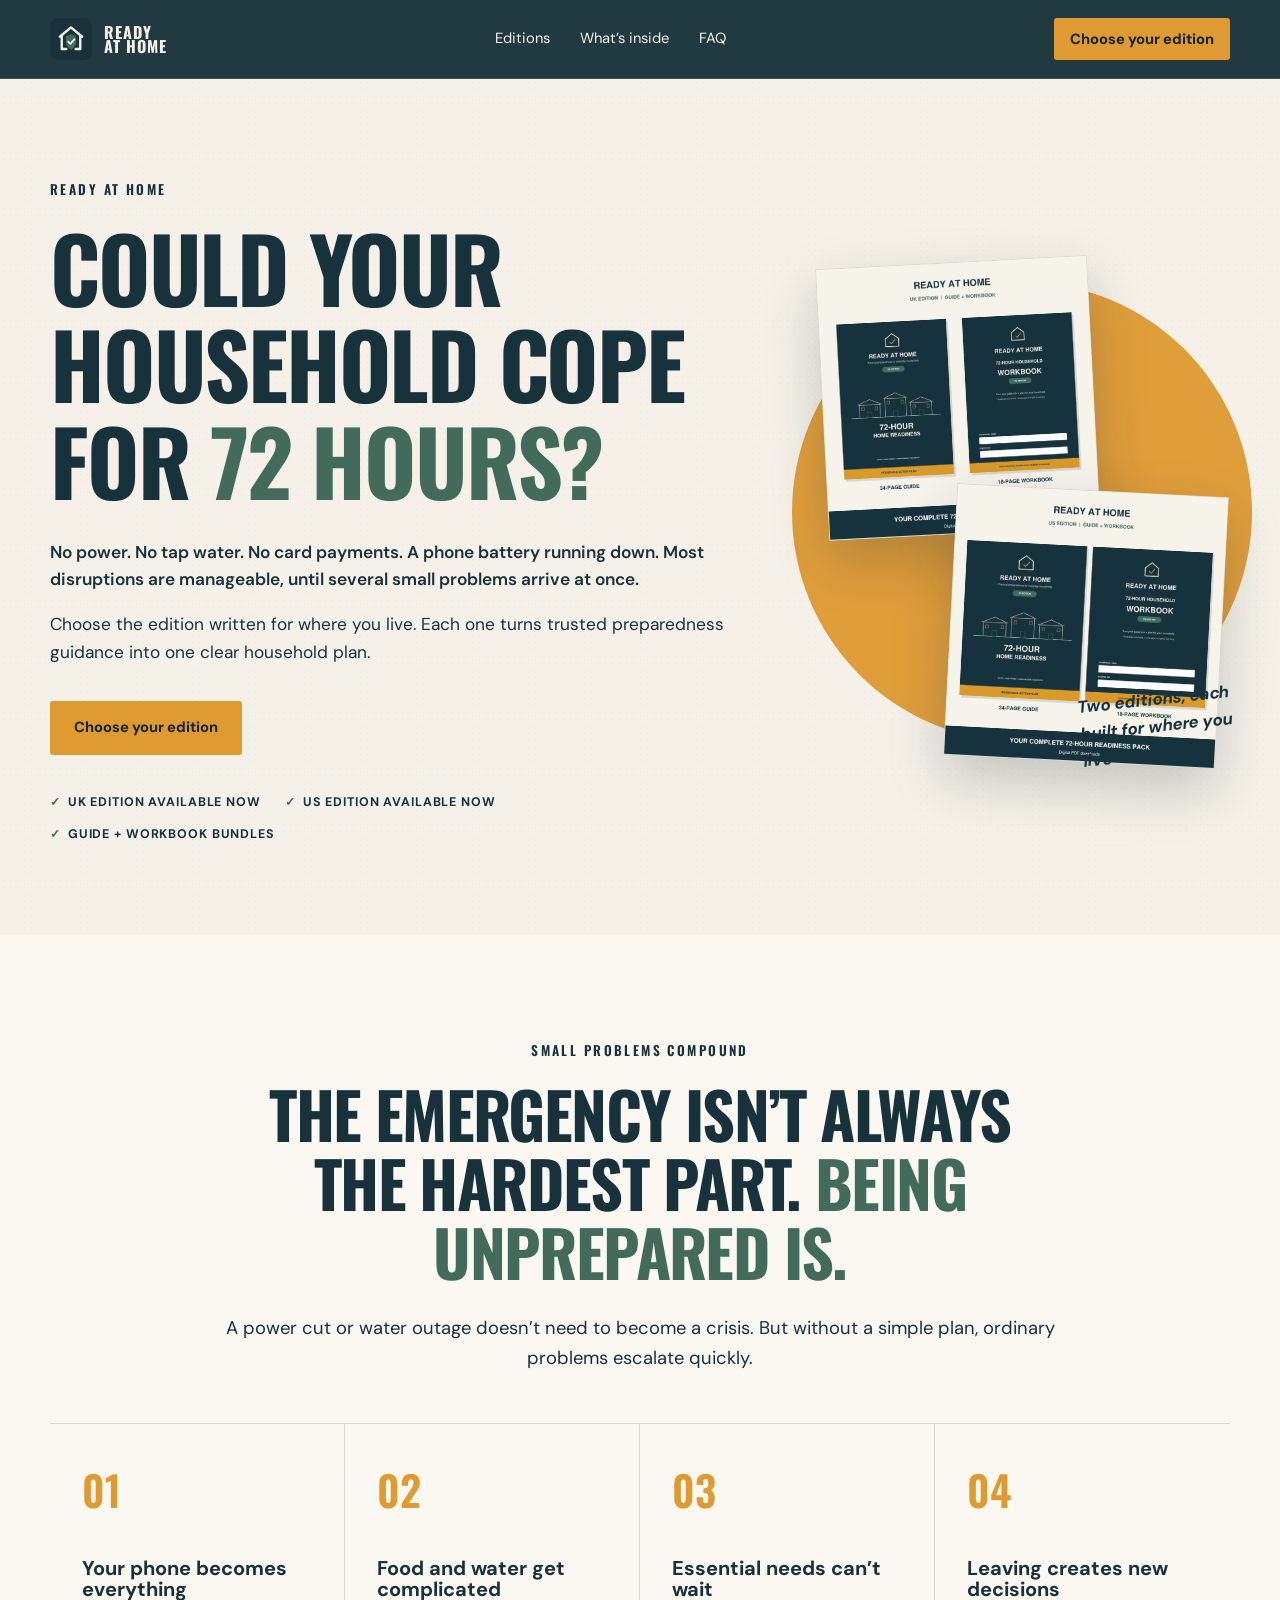
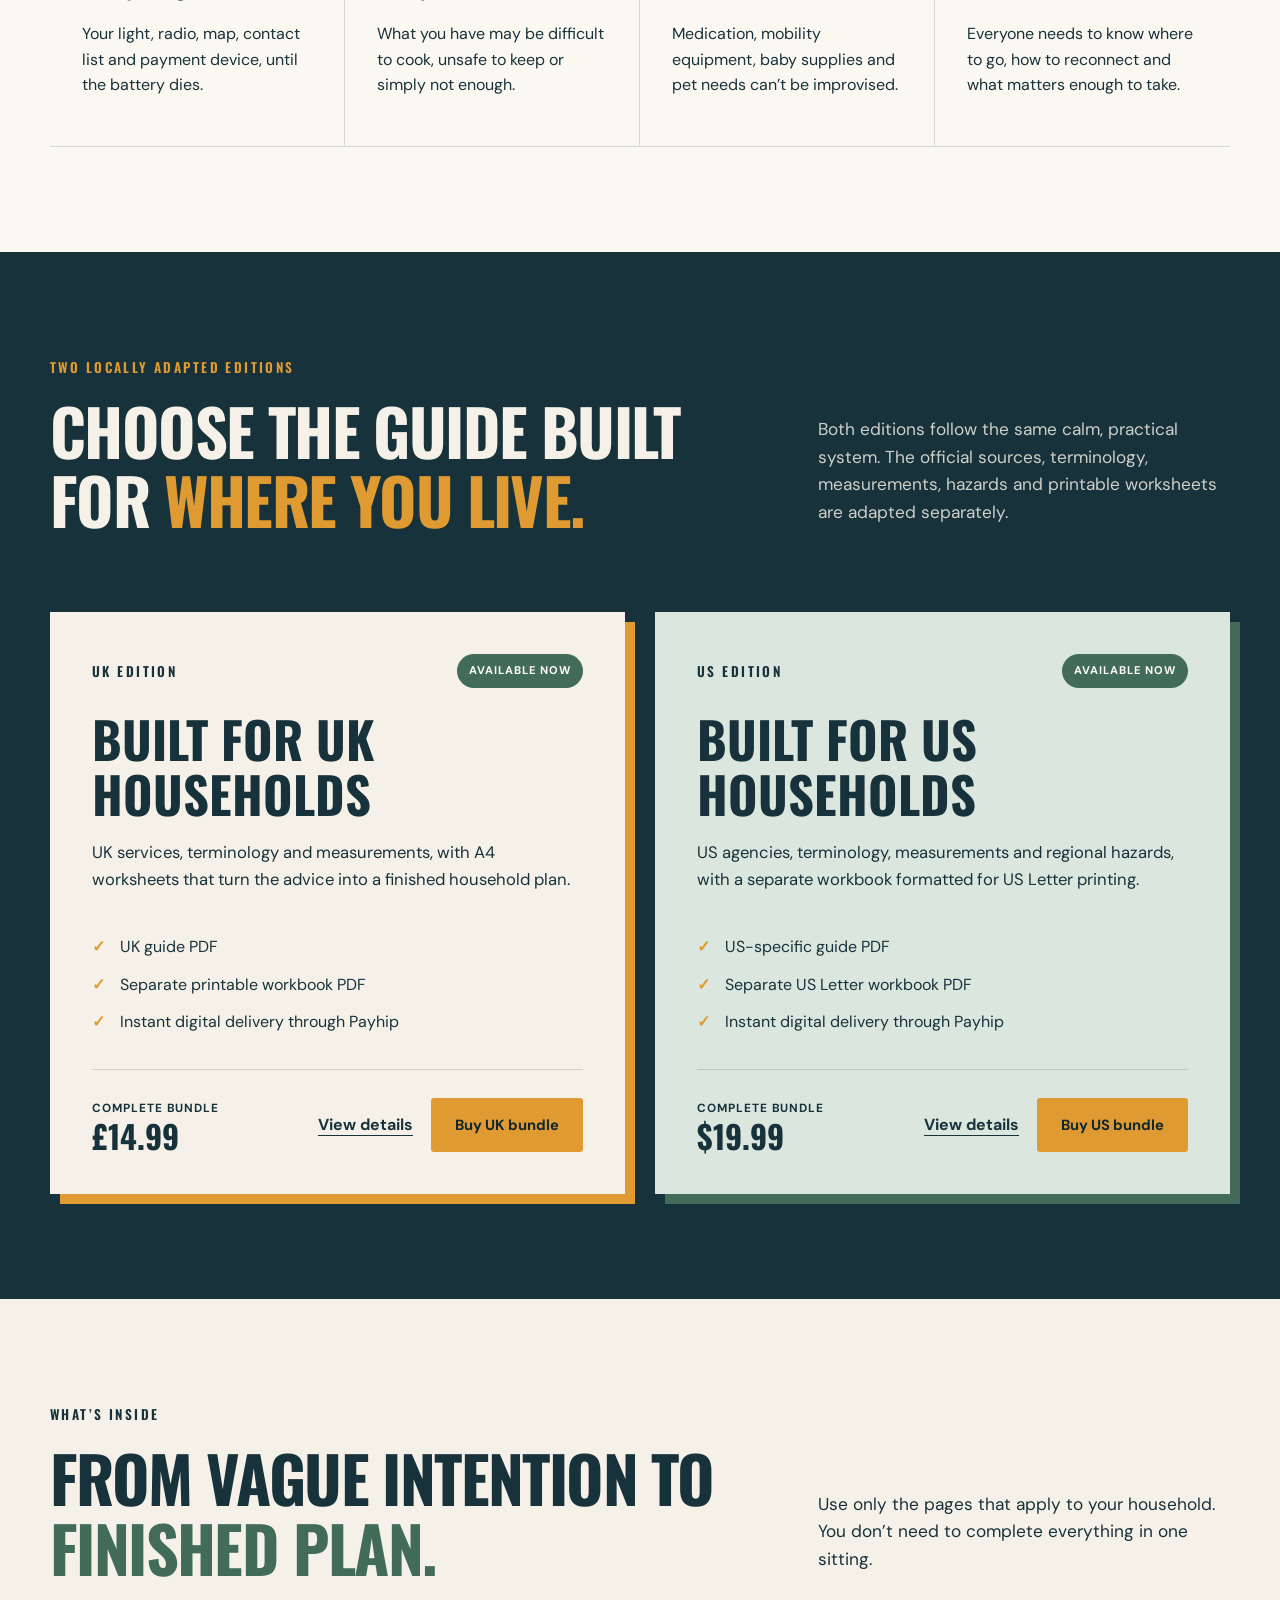
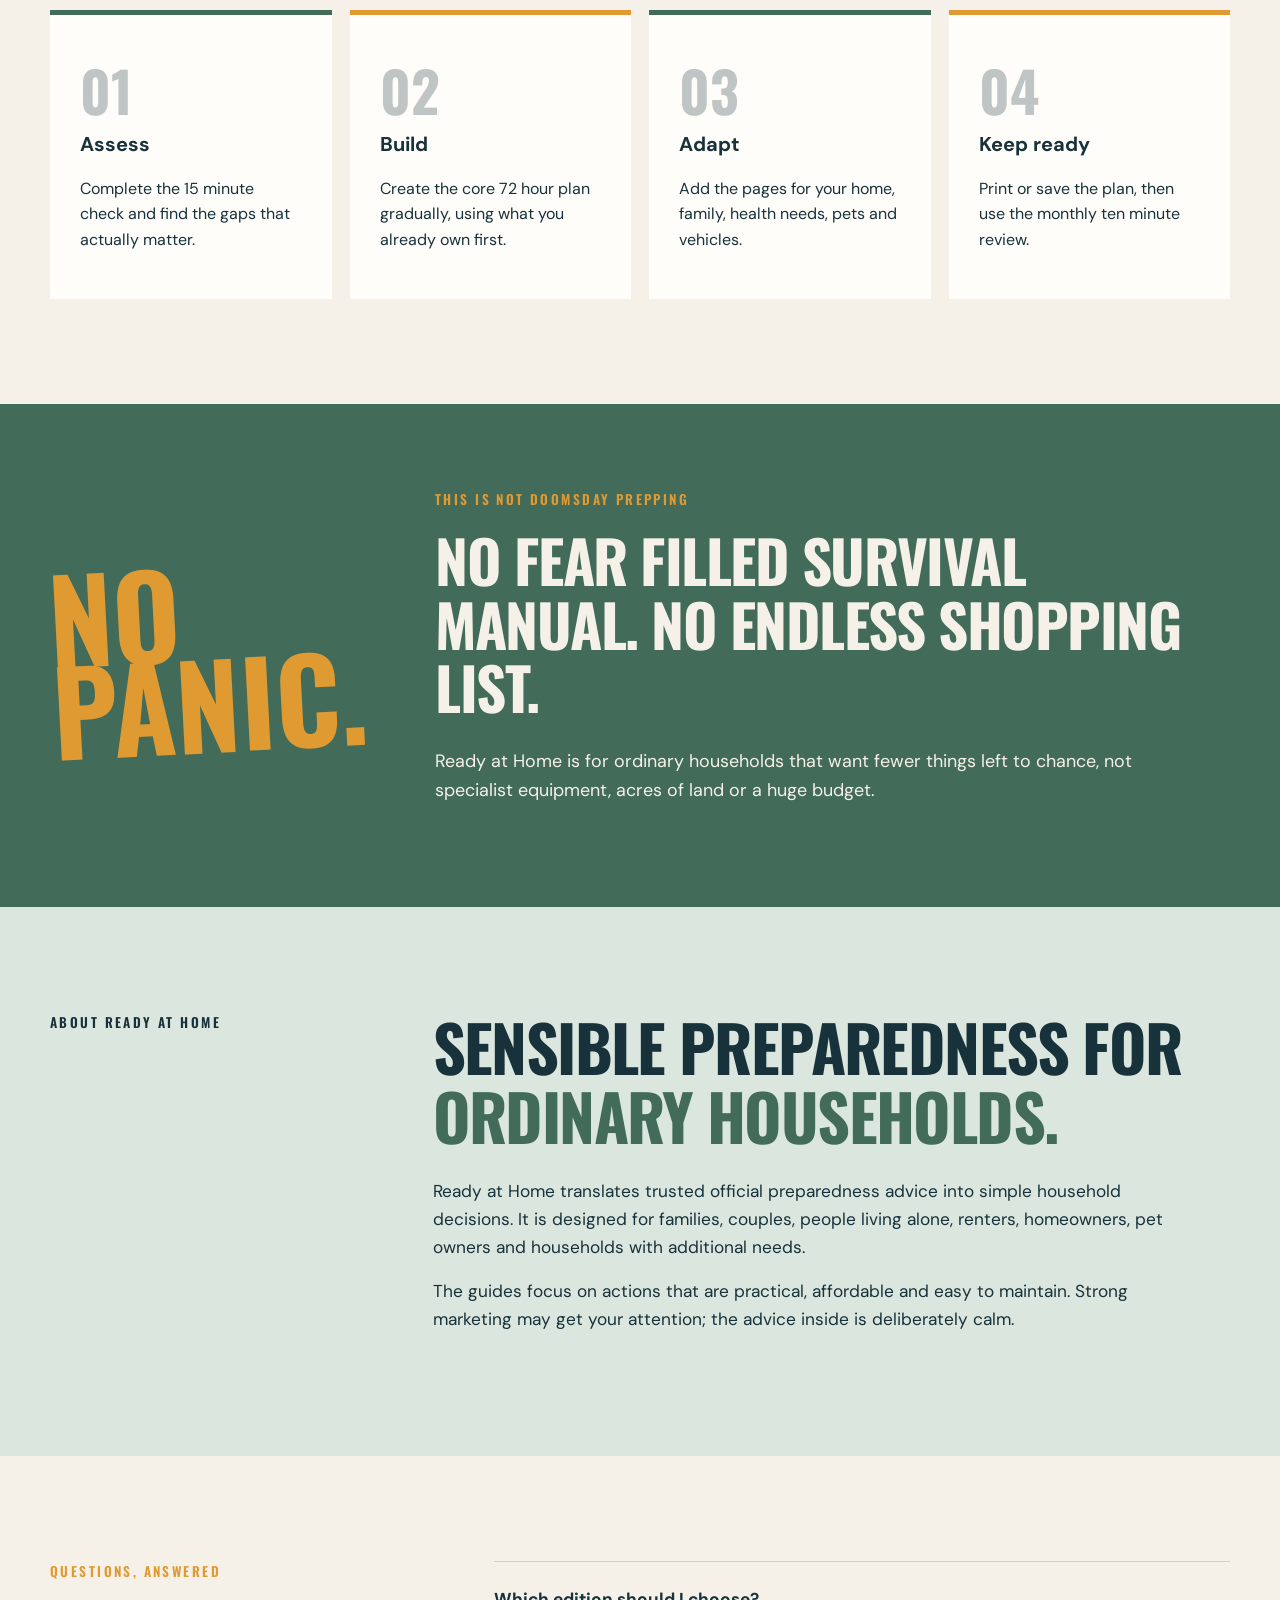
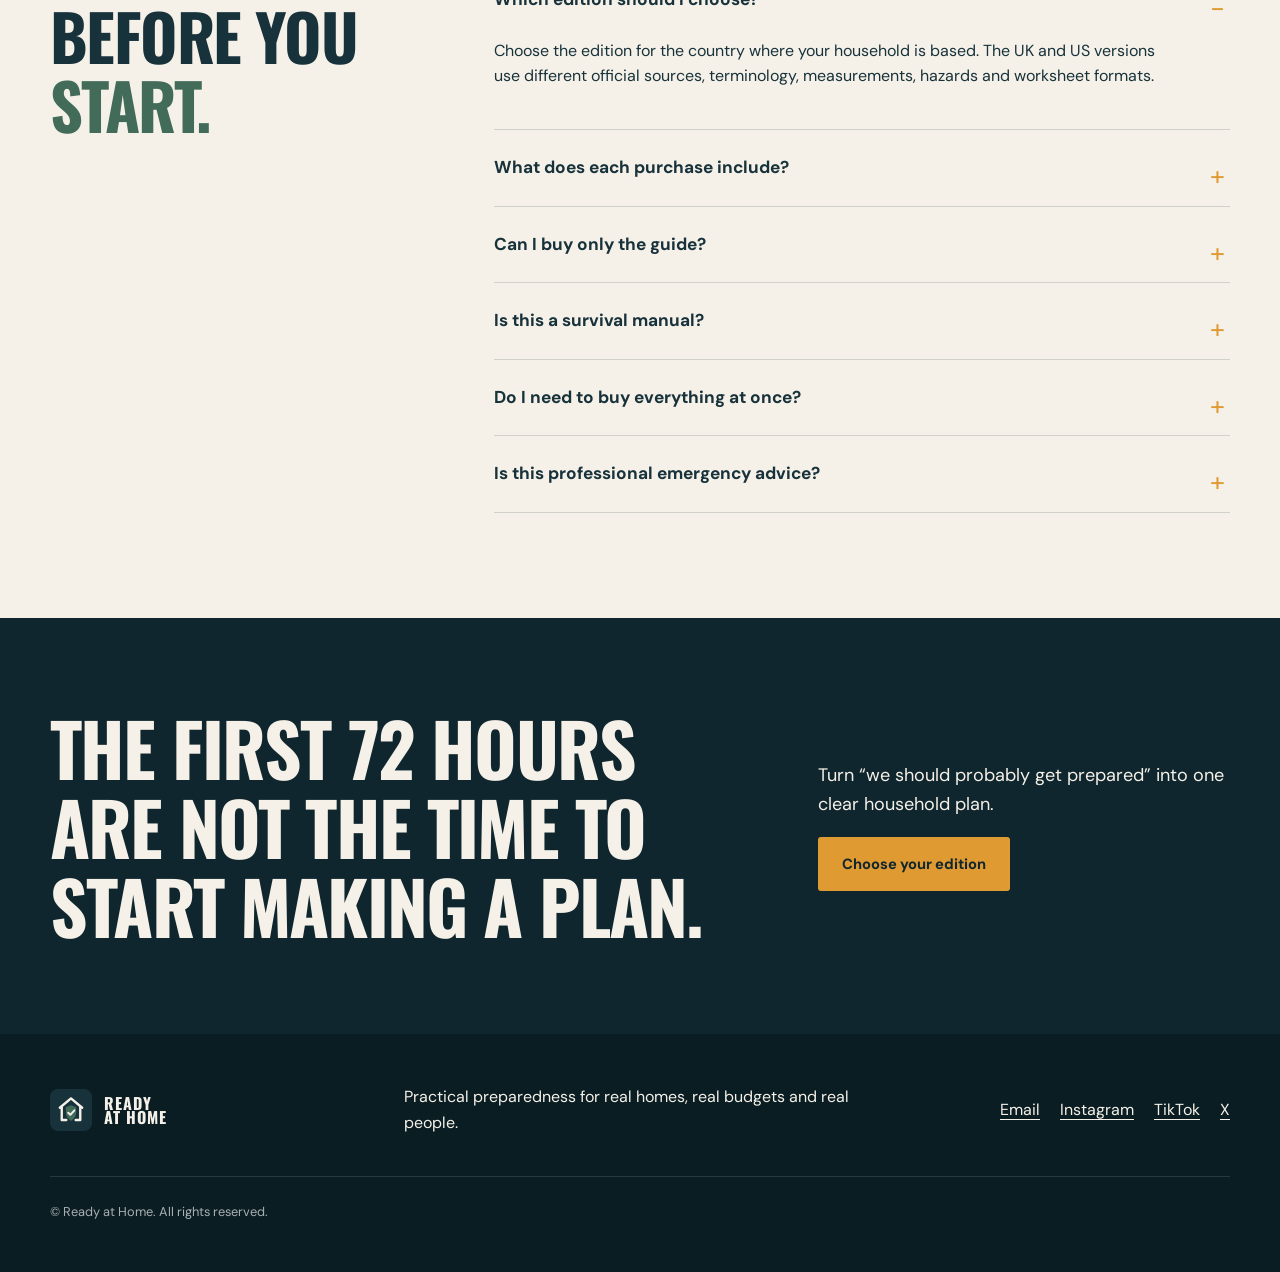
==== index.html @ 6838620c "Launch US bundle and refresh product artwork" ====
<!doctype html>
<html lang="en">
<head>
  <meta charset="utf-8">
  <meta name="viewport" content="width=device-width, initial-scale=1">
  <title>Ready at Home | UK &amp; US 72 Hour Preparedness Guides</title>
  <meta name="description" content="Practical 72 hour household preparedness guides and printable workbooks, separately adapted for UK and US homes.">
  <meta name="theme-color" content="#18323b">
  <meta property="og:title" content="Ready at Home | UK &amp; US Editions">
  <meta property="og:description" content="Choose a practical 72 hour preparedness guide built specifically for UK or US households.">
  <meta property="og:type" content="website">
  <meta property="og:url" content="https://getreadyathome.com/">
  <link rel="canonical" href="https://getreadyathome.com/">
  <link rel="alternate" hreflang="en-GB" href="https://getreadyathome.com/uk/">
  <link rel="alternate" hreflang="en-US" href="https://getreadyathome.com/us/">
  <link rel="alternate" hreflang="x-default" href="https://getreadyathome.com/">
  <link rel="icon" href="assets/logo.svg" type="image/svg+xml">
  <link rel="preconnect" href="https://fonts.googleapis.com">
  <link rel="preconnect" href="https://fonts.gstatic.com" crossorigin>
  <link href="https://fonts.googleapis.com/css2?family=DM+Sans:wght@400;500;600;700&amp;family=Oswald:wght@500;600;700&amp;display=swap" rel="stylesheet">
  <link rel="stylesheet" href="styles.css">
</head>
<body>
  <a class="skip-link" href="#main">Skip to content</a>

  <header class="site-header">
    <div class="shell nav-wrap">
      <a class="brand" href="#top" aria-label="Ready at Home, home">
        <img src="assets/logo.svg" alt="" width="42" height="42">
        <span>READY<br>AT HOME</span>
      </a>
      <nav aria-label="Primary navigation">
        <a href="#editions">Editions</a>
        <a href="#inside">What’s inside</a>
        <a href="#faq">FAQ</a>
      </nav>
      <a class="button button-small" href="#editions">Choose your edition</a>
    </div>
  </header>

  <main id="main">
    <section class="hero" id="top">
      <div class="hero-grid shell">
        <div class="hero-copy">
          <p class="eyebrow">READY AT HOME</p>
          <h1>Could your household cope for <em>72 hours?</em></h1>
          <p class="hero-lead">No power. No tap water. No card payments. A phone battery running down. Most disruptions are manageable, until several small problems arrive at once.</p>
          <p>Choose the edition written for where you live. Each one turns trusted preparedness guidance into one clear household plan.</p>
          <div class="hero-actions">
            <a class="button" href="#editions">Choose your edition</a>
          </div>
          <div class="trust-row" aria-label="Product highlights">
            <span>UK Edition available now</span>
            <span>US Edition available now</span>
            <span>Guide + workbook bundles</span>
          </div>
        </div>

        <div class="hero-visual hero-visual--dual" aria-label="Ready at Home UK and US guide and workbook bundles">
          <div class="sun-disc"></div>
          <div class="bundle-pair">
            <img class="bundle-image bundle-image--uk" src="assets/ready-at-home-uk-guide-workbook.png" width="1600" height="1600" alt="Ready at Home UK Edition 34-page guide and 18-page workbook" fetchpriority="high" decoding="async">
            <img class="bundle-image bundle-image--us" src="assets/ready-at-home-us-guide-workbook.png" width="1600" height="1600" alt="Ready at Home US Edition 34-page guide and 18-page workbook" decoding="async">
          </div>
          <p class="hand-note">Two editions, each built for where you live <span aria-hidden="true">↗</span></p>
        </div>
      </div>
    </section>

    <section class="problem section-pad">
      <div class="shell narrow">
        <p class="eyebrow">SMALL PROBLEMS COMPOUND</p>
        <h2>The emergency isn’t always the hardest part. <em>Being unprepared is.</em></h2>
        <p class="section-intro">A power cut or water outage doesn’t need to become a crisis. But without a simple plan, ordinary problems escalate quickly.</p>
      </div>
      <div class="shell problem-grid">
        <article><span class="number">01</span><h3>Your phone becomes everything</h3><p>Your light, radio, map, contact list and payment device, until the battery dies.</p></article>
        <article><span class="number">02</span><h3>Food and water get complicated</h3><p>What you have may be difficult to cook, unsafe to keep or simply not enough.</p></article>
        <article><span class="number">03</span><h3>Essential needs can’t wait</h3><p>Medication, mobility equipment, baby supplies and pet needs can’t be improvised.</p></article>
        <article><span class="number">04</span><h3>Leaving creates new decisions</h3><p>Everyone needs to know where to go, how to reconnect and what matters enough to take.</p></article>
      </div>
    </section>

    <section class="guide-section section-pad" id="editions">
      <div class="shell">
        <div class="section-heading-row editions-heading">
          <div>
            <p class="eyebrow amber">TWO LOCALLY ADAPTED EDITIONS</p>
            <h2>Choose the guide built for <em>where you live.</em></h2>
          </div>
          <p>Both editions follow the same calm, practical system. The official sources, terminology, measurements, hazards and printable worksheets are adapted separately.</p>
        </div>
        <div class="edition-cards">
          <article class="edition-card edition-card--uk">
            <div class="edition-card-top">
              <p class="eyebrow">UK EDITION</p>
              <span class="status-pill">Available now</span>
            </div>
            <h3>Built for UK households</h3>
            <p>UK services, terminology and measurements, with A4 worksheets that turn the advice into a finished household plan.</p>
            <ul class="tick-list edition-list">
              <li>UK guide PDF</li>
              <li>Separate printable workbook PDF</li>
              <li>Instant digital delivery through Payhip</li>
            </ul>
            <div class="edition-card-footer">
              <div class="edition-card-price"><span>Complete bundle</span><strong>£14.99</strong></div>
              <div class="edition-card-actions">
                <a class="text-link" href="uk/">View details</a>
                <a class="button checkout-link" href="https://payhip.com/buy?link=gGZ7k" data-checkout="uk">Buy UK bundle</a>
              </div>
            </div>
          </article>
          <article class="edition-card edition-card--us">
            <div class="edition-card-top">
              <p class="eyebrow">US EDITION</p>
              <span class="status-pill">Available now</span>
            </div>
            <h3>Built for US households</h3>
            <p>US agencies, terminology, measurements and regional hazards, with a separate workbook formatted for US Letter printing.</p>
            <ul class="tick-list edition-list">
              <li>US-specific guide PDF</li>
              <li>Separate US Letter workbook PDF</li>
              <li>Instant digital delivery through Payhip</li>
            </ul>
            <div class="edition-card-footer">
              <div class="edition-card-price"><span>Complete bundle</span><strong>$19.99</strong></div>
              <div class="edition-card-actions">
                <a class="text-link" href="us/">View details</a>
                <a class="button checkout-link" href="https://payhip.com/buy?link=0wjXV" data-checkout="us">Buy US bundle</a>
              </div>
            </div>
          </article>
        </div>
      </div>
    </section>

    <section class="inside section-pad" id="inside"><div class="shell"><div class="section-heading-row"><div><p class="eyebrow">WHAT’S INSIDE</p><h2>From vague intention to <em>finished plan.</em></h2></div><p>Use only the pages that apply to your household. You don’t need to complete everything in one sitting.</p></div><div class="inside-grid"><article><span>01</span><h3>Assess</h3><p>Complete the 15 minute check and find the gaps that actually matter.</p></article><article><span>02</span><h3>Build</h3><p>Create the core 72 hour plan gradually, using what you already own first.</p></article><article><span>03</span><h3>Adapt</h3><p>Add the pages for your home, family, health needs, pets and vehicles.</p></article><article><span>04</span><h3>Keep ready</h3><p>Print or save the plan, then use the monthly ten minute review.</p></article></div></div></section>

    <section class="not-doomsday"><div class="shell statement-grid"><div class="statement-mark" aria-hidden="true">NO<br>PANIC.</div><div><p class="eyebrow amber">THIS IS NOT DOOMSDAY PREPPING</p><h2>No fear filled survival manual. No endless shopping list.</h2><p>Ready at Home is for ordinary households that want fewer things left to chance, not specialist equipment, acres of land or a huge budget.</p></div></div></section>

    <section class="about section-pad"><div class="shell about-grid"><p class="eyebrow">ABOUT READY AT HOME</p><div><h2>Sensible preparedness for <em>ordinary households.</em></h2><p>Ready at Home translates trusted official preparedness advice into simple household decisions. It is designed for families, couples, people living alone, renters, homeowners, pet owners and households with additional needs.</p><p>The guides focus on actions that are practical, affordable and easy to maintain. Strong marketing may get your attention; the advice inside is deliberately calm.</p></div></div></section>

    <section class="faq section-pad" id="faq"><div class="shell faq-grid"><div><p class="eyebrow amber">QUESTIONS, ANSWERED</p><h2>Before you <em>start.</em></h2></div><div class="accordions"><details open><summary>Which edition should I choose?</summary><p>Choose the edition for the country where your household is based. The UK and US versions use different official sources, terminology, measurements, hazards and worksheet formats.</p></details><details><summary>What does each purchase include?</summary><p>Each regional edition is sold as one complete bundle containing two separate PDFs: the main guide and its printable household-planning workbook.</p></details><details><summary>Can I buy only the guide?</summary><p>Not at launch. The workbook is what turns the advice into a usable household plan, so the guide and workbook are supplied together.</p></details><details><summary>Is this a survival manual?</summary><p>No. It is a practical planning system for short household disruptions and emergencies, not a tactical, wilderness or weapons-based manual.</p></details><details><summary>Do I need to buy everything at once?</summary><p>No. The system begins with what you already own and shows how to fill the most important gaps gradually.</p></details><details><summary>Is this professional emergency advice?</summary><p>No. Always follow emergency services, local authorities, healthcare professionals and current official alerts. The guides help you prepare; they do not replace professional advice.</p></details></div></div></section>

    <section class="final-cta"><div class="shell final-grid"><h2>The first 72 hours are not the time to start making a plan.</h2><div><p>Turn “we should probably get prepared” into one clear household plan.</p><a class="button" href="#editions">Choose your edition</a></div></div></section>
  </main>

  <footer><div class="shell footer-grid"><div class="brand footer-brand"><img src="assets/logo.svg" alt="" width="42" height="42"><span>READY<br>AT HOME</span></div><p>Practical preparedness for real homes, real budgets and real people.</p><div class="social-links"><a href="mailto:hello@getreadyathome.com">Email</a><a href="https://www.instagram.com/readyathomeprep/">Instagram</a><a href="https://www.tiktok.com/@readyathomeprep">TikTok</a><a href="https://x.com/readyathomeprep">X</a></div><p class="copyright">© <span id="year"></span> Ready at Home. All rights reserved.</p></div></footer>
  <script src="script.js"></script>
</body>
</html>
---- styles.css ----
:root {
  --navy: #18323b;
  --navy-deep: #10262e;
  --green: #426b5a;
  --green-light: #dbe6de;
  --amber: #e09a32;
  --cream: #f5f1e8;
  --paper: #fbf8f1;
  --charcoal: #252b2d;
  --coral: #c85c4a;
  --white: #fffdfa;
  --line: rgba(24, 50, 59, .16);
  --shadow: 0 22px 55px rgba(16, 38, 46, .22);
}

* { box-sizing: border-box; }
html { scroll-behavior: smooth; }
body {
  margin: 0;
  color: var(--navy);
  background: var(--paper);
  font-family: "DM Sans", Arial, sans-serif;
  line-height: 1.6;
  -webkit-font-smoothing: antialiased;
}
img { display: block; max-width: 100%; }
a { color: inherit; }
.shell { width: min(1180px, calc(100% - 40px)); margin: 0 auto; }
.narrow { max-width: 830px; margin: 0 auto 50px; text-align: center; }
.section-pad { padding: 105px 0; }
.skip-link { position: fixed; left: 12px; top: -60px; padding: 10px 16px; background: var(--amber); z-index: 100; }
.skip-link:focus { top: 12px; }

h1, h2, h3, p { margin-top: 0; }
h1, h2, h3 { line-height: 1.08; }
h1, h2 {
  font-family: "Oswald", Impact, sans-serif;
  text-transform: uppercase;
  letter-spacing: -.025em;
}
h1 { font-size: clamp(3.4rem, 7vw, 6.9rem); max-width: 780px; margin-bottom: 30px; }
h2 { font-size: clamp(2.5rem, 5vw, 4.6rem); margin-bottom: 28px; }
h3 { font-size: 1.25rem; }
h1 em, h2 em { color: var(--green); font-style: normal; }
.eyebrow { margin-bottom: 18px; font-family: "Oswald", sans-serif; font-size: .84rem; font-weight: 600; letter-spacing: .18em; }
.eyebrow.amber { color: var(--amber); }
.section-intro { font-size: 1.15rem; }

.site-header { position: sticky; top: 0; z-index: 50; border-bottom: 1px solid rgba(255,255,255,.1); background: rgba(24,50,59,.96); backdrop-filter: blur(12px); color: var(--cream); }
.nav-wrap { min-height: 78px; display: flex; align-items: center; justify-content: space-between; gap: 30px; }
.brand { display: inline-flex; align-items: center; gap: 12px; font-family: "Oswald", sans-serif; font-weight: 700; line-height: .9; letter-spacing: .06em; text-decoration: none; }
.brand img { border-radius: 8px; }
nav { display: flex; gap: 30px; }
nav a { font-size: .92rem; text-decoration: none; }
nav a:hover { color: var(--amber); }

.button { display: inline-flex; min-height: 54px; align-items: center; justify-content: center; padding: 14px 24px; border: 0; border-radius: 3px; background: var(--amber); color: var(--navy-deep); font: 700 .92rem/1 "DM Sans", sans-serif; text-decoration: none; cursor: pointer; transition: transform .2s, background .2s; }
.button:hover { background: #efaa43; transform: translateY(-2px); }
.button-small { min-height: 42px; padding: 10px 16px; }
.button-full { width: 100%; }
.text-link { display: inline-block; font-weight: 700; text-underline-offset: 5px; }
.text-link.light { color: var(--cream); }

.hero { min-height: 790px; overflow: hidden; background: var(--cream); position: relative; }
.hero::before { content: ""; position: absolute; inset: 0; opacity: .28; background-image: radial-gradient(rgba(24,50,59,.16) .7px, transparent .7px); background-size: 7px 7px; pointer-events: none; }
.hero-grid { position: relative; display: grid; grid-template-columns: 1.25fr .75fr; gap: 70px; align-items: center; padding-top: 100px; padding-bottom: 90px; }
.hero-copy > p:not(.eyebrow) { max-width: 700px; font-size: 1.08rem; }
.hero-copy .hero-lead { font-size: 1.25rem; font-weight: 600; }
.hero-actions { display: flex; gap: 24px; align-items: center; margin: 34px 0 38px; }
.trust-row { display: flex; flex-wrap: wrap; gap: 12px 24px; font-size: .78rem; font-weight: 700; text-transform: uppercase; letter-spacing: .07em; }
.trust-row span::before { content: "✓"; margin-right: 7px; color: var(--green); }
.hero-visual { min-height: 610px; display: flex; align-items: center; justify-content: center; position: relative; }
.sun-disc { position: absolute; width: 430px; height: 430px; border-radius: 50%; background: var(--amber); opacity: .95; }
.product-stack { position: relative; z-index: 2; width: min(355px, 80%); transform: rotate(2deg); }
.guide-cover { box-shadow: var(--shadow); }
.workbook-card { position: absolute; width: 48%; left: -31%; bottom: 5%; padding: 10px; background: var(--white); box-shadow: 0 16px 34px rgba(16,38,46,.24); transform: rotate(-7deg); }
.workbook-card span { display: block; padding: 8px 4px 2px; font-size: .68rem; font-weight: 700; text-align: center; text-transform: uppercase; }
.hand-note { position: absolute; z-index: 3; right: -20px; bottom: 34px; width: 170px; color: var(--navy); font-size: 1.05rem; font-style: italic; font-weight: 700; transform: rotate(-6deg); }

/* Current guide + workbook product artwork */
.bundle-image {
  display: block;
  width: 100%;
  height: auto;
  border: 1px solid rgba(24, 50, 59, .12);
  background: var(--cream);
  box-shadow: var(--shadow);
}
.bundle-pair {
  position: relative;
  z-index: 2;
  width: min(520px, 96%);
  height: 500px;
}
.bundle-pair .bundle-image {
  position: absolute;
  width: 68%;
  max-width: 360px;
}
.bundle-image--uk {
  top: 0;
  left: 0;
  transform: rotate(-3deg);
}
.bundle-image--us {
  right: 0;
  bottom: 0;
  transform: rotate(3deg);
}
.single-bundle-art {
  position: relative;
  z-index: 2;
  width: min(490px, 92%);
  transform: rotate(1.5deg);
}
.hero-visual--dual .sun-disc,
.hero-visual--single .sun-disc {
  width: 460px;
  height: 460px;
}

.problem { background: var(--paper); }
.problem-grid { display: grid; grid-template-columns: repeat(4, 1fr); border-top: 1px solid var(--line); border-bottom: 1px solid var(--line); }
.problem-grid article { padding: 32px; border-right: 1px solid var(--line); }
.problem-grid article:last-child { border-right: 0; }
.number { display: block; margin-bottom: 35px; color: var(--amber); font-family: "Oswald", sans-serif; font-size: 2.6rem; font-weight: 600; }

.guide-section { color: var(--cream); background: var(--navy); }
.guide-section h2 em { color: var(--amber); }
.edition-grid { display: grid; grid-template-columns: 1.2fr .8fr; gap: 90px; align-items: start; }
.edition-copy > p:not(.eyebrow) { max-width: 690px; font-size: 1.12rem; }
.tick-list { list-style: none; margin: 35px 0 0; padding: 0; display: grid; grid-template-columns: 1fr 1fr; gap: 17px 28px; }
.tick-list li { position: relative; padding-left: 28px; }
.tick-list li::before { content: "✓"; position: absolute; left: 0; color: var(--amber); font-weight: 700; }
.price-card { padding: 42px; color: var(--navy); background: var(--cream); box-shadow: 12px 12px 0 var(--green); }
.card-label { font-family: "Oswald", sans-serif; letter-spacing: .12em; }
.price { margin: 12px 0 18px; font-family: "Oswald", sans-serif; font-size: 4.7rem; font-weight: 700; line-height: 1; }
.price-card small { display: block; margin-top: 12px; color: #5d6669; }
.card-rule { height: 1px; margin: 28px 0 20px; background: var(--line); }
.licence { margin: 0; font-size: .85rem; }
.us-strip { display: flex; align-items: center; justify-content: space-between; gap: 30px; margin-top: 90px; padding-top: 35px; border-top: 1px solid rgba(245,241,232,.25); }
.us-strip h3 { font-size: 1.7rem; }
.us-strip p:last-child { margin-bottom: 0; }
.coming-soon { flex: none; padding: 12px 18px; border: 1px solid var(--amber); color: var(--amber); font-family: "Oswald", sans-serif; letter-spacing: .12em; }

.inside { background: var(--cream); }
.section-heading-row { display: grid; grid-template-columns: 1.25fr .75fr; gap: 80px; align-items: end; }
.section-heading-row > p { max-width: 470px; margin-bottom: 36px; font-size: 1.08rem; }
.inside-grid { display: grid; grid-template-columns: repeat(4, 1fr); gap: 18px; }
.inside-grid article { min-height: 280px; padding: 30px; background: var(--white); border-top: 5px solid var(--green); }
.inside-grid article:nth-child(2), .inside-grid article:nth-child(4) { border-color: var(--amber); }
.inside-grid span { color: rgba(24,50,59,.28); font-family: "Oswald", sans-serif; font-size: 3.5rem; font-weight: 700; }

.not-doomsday { padding: 85px 0; color: var(--cream); background: var(--green); }
.statement-grid { display: grid; grid-template-columns: .5fr 1.5fr; gap: 70px; align-items: center; }
.statement-mark { font-family: "Oswald", sans-serif; font-size: clamp(4rem, 9vw, 7.5rem); font-weight: 700; line-height: .8; color: var(--amber); transform: rotate(-3deg); }
.statement-grid h2 { font-size: clamp(2.4rem, 4.6vw, 4.3rem); }
.statement-grid p:last-child { max-width: 760px; font-size: 1.12rem; }

.free-check { background: var(--paper); }
.lead-grid { display: grid; grid-template-columns: .75fr 1.25fr; gap: 90px; align-items: center; }
.lead-preview { position: relative; width: min(410px, 100%); margin-left: auto; padding: 18px; background: var(--white); box-shadow: var(--shadow); transform: rotate(-2deg); }
.free-badge { position: absolute; top: -24px; right: -24px; width: 90px; height: 90px; display: grid; place-items: center; border-radius: 50%; background: var(--coral); color: white; font-family: "Oswald", sans-serif; font-size: 1.35rem; font-weight: 700; transform: rotate(8deg); }
.lead-copy > p:not(.eyebrow) { font-size: 1.1rem; max-width: 690px; }
.signup-form { margin-top: 32px; }
.signup-form label { display: block; margin-bottom: 10px; font-weight: 700; }
.form-row { display: flex; gap: 10px; }
.form-row input { min-width: 0; flex: 1; min-height: 54px; padding: 0 16px; border: 1px solid rgba(24,50,59,.35); border-radius: 3px; background: var(--white); font: inherit; }
.form-row input:focus { outline: 3px solid rgba(224,154,50,.35); border-color: var(--amber); }
.form-message { min-height: 1.5em; margin: 10px 0 0; color: var(--coral); font-weight: 700; }

.about { background: var(--green-light); }
.about-grid { display: grid; grid-template-columns: .55fr 1.45fr; gap: 80px; }
.about-grid div { max-width: 770px; }
.about-grid div p { font-size: 1.08rem; }

.faq { background: var(--cream); }
.faq-grid { display: grid; grid-template-columns: .65fr 1.35fr; gap: 90px; align-items: start; }
.accordions { border-top: 1px solid var(--line); }
details { border-bottom: 1px solid var(--line); }
summary { list-style: none; padding: 24px 42px 24px 0; position: relative; font-size: 1.08rem; font-weight: 700; cursor: pointer; }
summary::-webkit-details-marker { display: none; }
summary::after { content: "+"; position: absolute; right: 5px; color: var(--amber); font-size: 1.7rem; font-weight: 400; }
details[open] summary::after { content: "−"; }
details p { max-width: 760px; padding: 0 45px 24px 0; }

.final-cta { padding: 90px 0; color: var(--cream); background: var(--navy-deep); }
.final-grid { display: grid; grid-template-columns: 1.25fr .75fr; gap: 80px; align-items: center; }
.final-grid h2 { margin: 0; font-size: clamp(2.7rem, 5.7vw, 5.4rem); }
.final-grid p { font-size: 1.13rem; }
.final-grid .text-link { margin-left: 18px; }

footer { padding: 50px 0; color: var(--cream); background: #0a1d23; }
.footer-grid { display: grid; grid-template-columns: 1fr 1.5fr 1fr; gap: 40px; align-items: center; }
.footer-grid p { margin: 0; }
.social-links { display: flex; gap: 20px; justify-content: flex-end; }
.social-links a { text-underline-offset: 4px; }
.copyright { grid-column: 1 / -1; padding-top: 25px; border-top: 1px solid rgba(255,255,255,.12); color: rgba(255,255,255,.65); font-size: .8rem; }

@media (max-width: 920px) {
  nav { display: none; }
  .hero-grid, .edition-grid, .lead-grid, .faq-grid, .about-grid, .final-grid { grid-template-columns: 1fr; }
  .hero-grid { padding-top: 75px; gap: 20px; }
  .hero-visual { min-height: 600px; }
  .problem-grid, .inside-grid { grid-template-columns: 1fr 1fr; }
  .problem-grid article:nth-child(2) { border-right: 0; }
  .problem-grid article:nth-child(-n+2) { border-bottom: 1px solid var(--line); }
  .section-heading-row, .statement-grid { grid-template-columns: 1fr; gap: 35px; }
  .statement-mark { font-size: 5rem; }
  .lead-preview { margin: 0 auto; }
  .footer-grid { grid-template-columns: 1fr 1fr; }
  .social-links { justify-content: flex-start; }
}

@media (max-width: 620px) {
  .shell { width: min(100% - 28px, 1180px); }
  .section-pad { padding: 72px 0; }
  .site-header .button-small { display: none; }
  .nav-wrap { justify-content: center; }
  h1 { font-size: clamp(3.15rem, 17vw, 5rem); }
  .hero { min-height: 0; }
  .hero-grid { padding-bottom: 55px; }
  .hero-actions, .form-row, .us-strip { align-items: stretch; flex-direction: column; }
  .hero-actions .text-link { padding: 12px 0; }
  .hero-visual { min-height: 490px; }
  .sun-disc { width: 320px; height: 320px; }
  .product-stack { width: 265px; }
  .workbook-card { left: -15%; }
  .bundle-pair { width: min(340px, 96%); height: 385px; }
  .bundle-pair .bundle-image { width: 72%; }
  .single-bundle-art { width: min(330px, 92%); }
  .hero-visual--dual .sun-disc,
  .hero-visual--single .sun-disc { width: 320px; height: 320px; }
  .hand-note { right: 4px; bottom: 8px; }
  .problem-grid, .inside-grid, .tick-list { grid-template-columns: 1fr; }
  .problem-grid article { border-right: 0; border-bottom: 1px solid var(--line); }
  .problem-grid article:last-child { border-bottom: 0; }
  .price-card { padding: 30px 24px; }
  .section-heading-row { display: block; }
  .inside-grid article { min-height: 0; }
  .free-badge { right: -5px; }
  .final-grid .text-link { display: block; margin: 20px 0 0; }
  .footer-grid { grid-template-columns: 1fr; }
}

.editions-heading { margin-bottom: 50px; }
.editions-heading > p { color: rgba(245,241,232,.82); }
.edition-cards { display: grid; grid-template-columns: repeat(2, minmax(0, 1fr)); gap: 30px; }
.edition-card { min-height: 100%; display: flex; flex-direction: column; padding: 42px; color: var(--navy); background: var(--cream); }
.edition-card--uk { box-shadow: 10px 10px 0 var(--amber); }
.edition-card--us { background: var(--green-light); box-shadow: 10px 10px 0 var(--green); }
.edition-card-top { display: flex; align-items: center; justify-content: space-between; gap: 20px; margin-bottom: 24px; }
.edition-card-top .eyebrow { margin: 0; }
.status-pill { flex: none; padding: 8px 12px; border-radius: 999px; background: var(--green); color: var(--white); font-size: .7rem; font-weight: 700; letter-spacing: .08em; text-transform: uppercase; }
.status-pill--soon { background: transparent; border: 1px solid var(--green); color: var(--green); }
.edition-card h3 { margin-bottom: 18px; font-family: "Oswald", sans-serif; font-size: clamp(2rem, 4vw, 3.15rem); text-transform: uppercase; }
.edition-card > p { font-size: 1.04rem; }
.edition-list { grid-template-columns: 1fr; margin: 25px 0 34px; gap: 12px; }
.edition-card-footer { display: flex; align-items: flex-end; justify-content: space-between; gap: 24px; margin-top: auto; padding-top: 28px; border-top: 1px solid var(--line); }
.edition-card-price span { display: block; margin-bottom: 2px; font-size: .74rem; font-weight: 700; letter-spacing: .08em; text-transform: uppercase; }
.edition-card-price strong { display: block; font-family: "Oswald", sans-serif; font-size: 2rem; line-height: 1; }
.edition-card-actions { display: flex; align-items: center; gap: 18px; }
.edition-card-actions .button { white-space: nowrap; }
.region-switch { padding: 36px 0; color: var(--navy); background: var(--green-light); }
.region-switch .shell { display: flex; align-items: center; justify-content: space-between; gap: 32px; }
.region-switch p { margin: 0; }
.region-switch strong { font-family: "Oswald", sans-serif; font-size: 1.2rem; text-transform: uppercase; }
.launch-status { margin: 18px 0 22px; color: var(--green); font-family: "Oswald", sans-serif; font-size: clamp(2.7rem, 6vw, 4.4rem); font-weight: 700; line-height: 1; text-transform: uppercase; }
.button-muted { background: #b9c5bf; color: #42565d; cursor: not-allowed; }
.button-muted:hover { background: #b9c5bf; transform: none; }
.placeholder-stack { width: min(355px, 80%); }
.regional-cover { min-height: 500px; display: flex; flex-direction: column; justify-content: space-between; padding: 34px; border: 10px solid var(--white); background: var(--navy); color: var(--cream); box-shadow: var(--shadow); }
.regional-cover .cover-brand { display: flex; align-items: center; gap: 10px; font-family: "Oswald", sans-serif; font-weight: 700; line-height: .9; letter-spacing: .05em; }
.regional-cover .cover-brand img { width: 38px; height: 38px; }
.regional-cover .cover-title span { display: block; color: var(--amber); font-family: "Oswald", sans-serif; font-size: 1.45rem; font-weight: 700; letter-spacing: .08em; }
.regional-cover .cover-title strong { display: block; margin: 8px 0 20px; font-family: "Oswald", sans-serif; font-size: 3.65rem; line-height: .88; text-transform: uppercase; }
.regional-cover .cover-title small { display: inline-block; padding: 8px 12px; background: var(--amber); color: var(--navy-deep); font-weight: 700; letter-spacing: .12em; }
.regional-cover > p { margin: 0; font-size: .8rem; font-weight: 700; letter-spacing: .08em; text-transform: uppercase; }
.workbook-placeholder { min-height: 150px; display: flex; flex-direction: column; justify-content: center; color: var(--navy); }
.workbook-placeholder strong { font-family: "Oswald", sans-serif; font-size: 1rem; text-align: center; text-transform: uppercase; }

@media (max-width: 920px) {
  .edition-cards { grid-template-columns: 1fr; }
}

@media (max-width: 620px) {
  .edition-card { padding: 30px 24px; }
  .edition-card-footer, .region-switch .shell { align-items: stretch; flex-direction: column; }
  .edition-card-actions { align-items: stretch; flex-direction: column; }
  .edition-card-actions .text-link { padding: 8px 0; }
  .regional-cover { min-height: 390px; padding: 24px; }
  .regional-cover .cover-title strong { font-size: 2.85rem; }
}

@media (prefers-reduced-motion: reduce) {
  html { scroll-behavior: auto; }
  *, *::before, *::after { transition: none !important; }
}
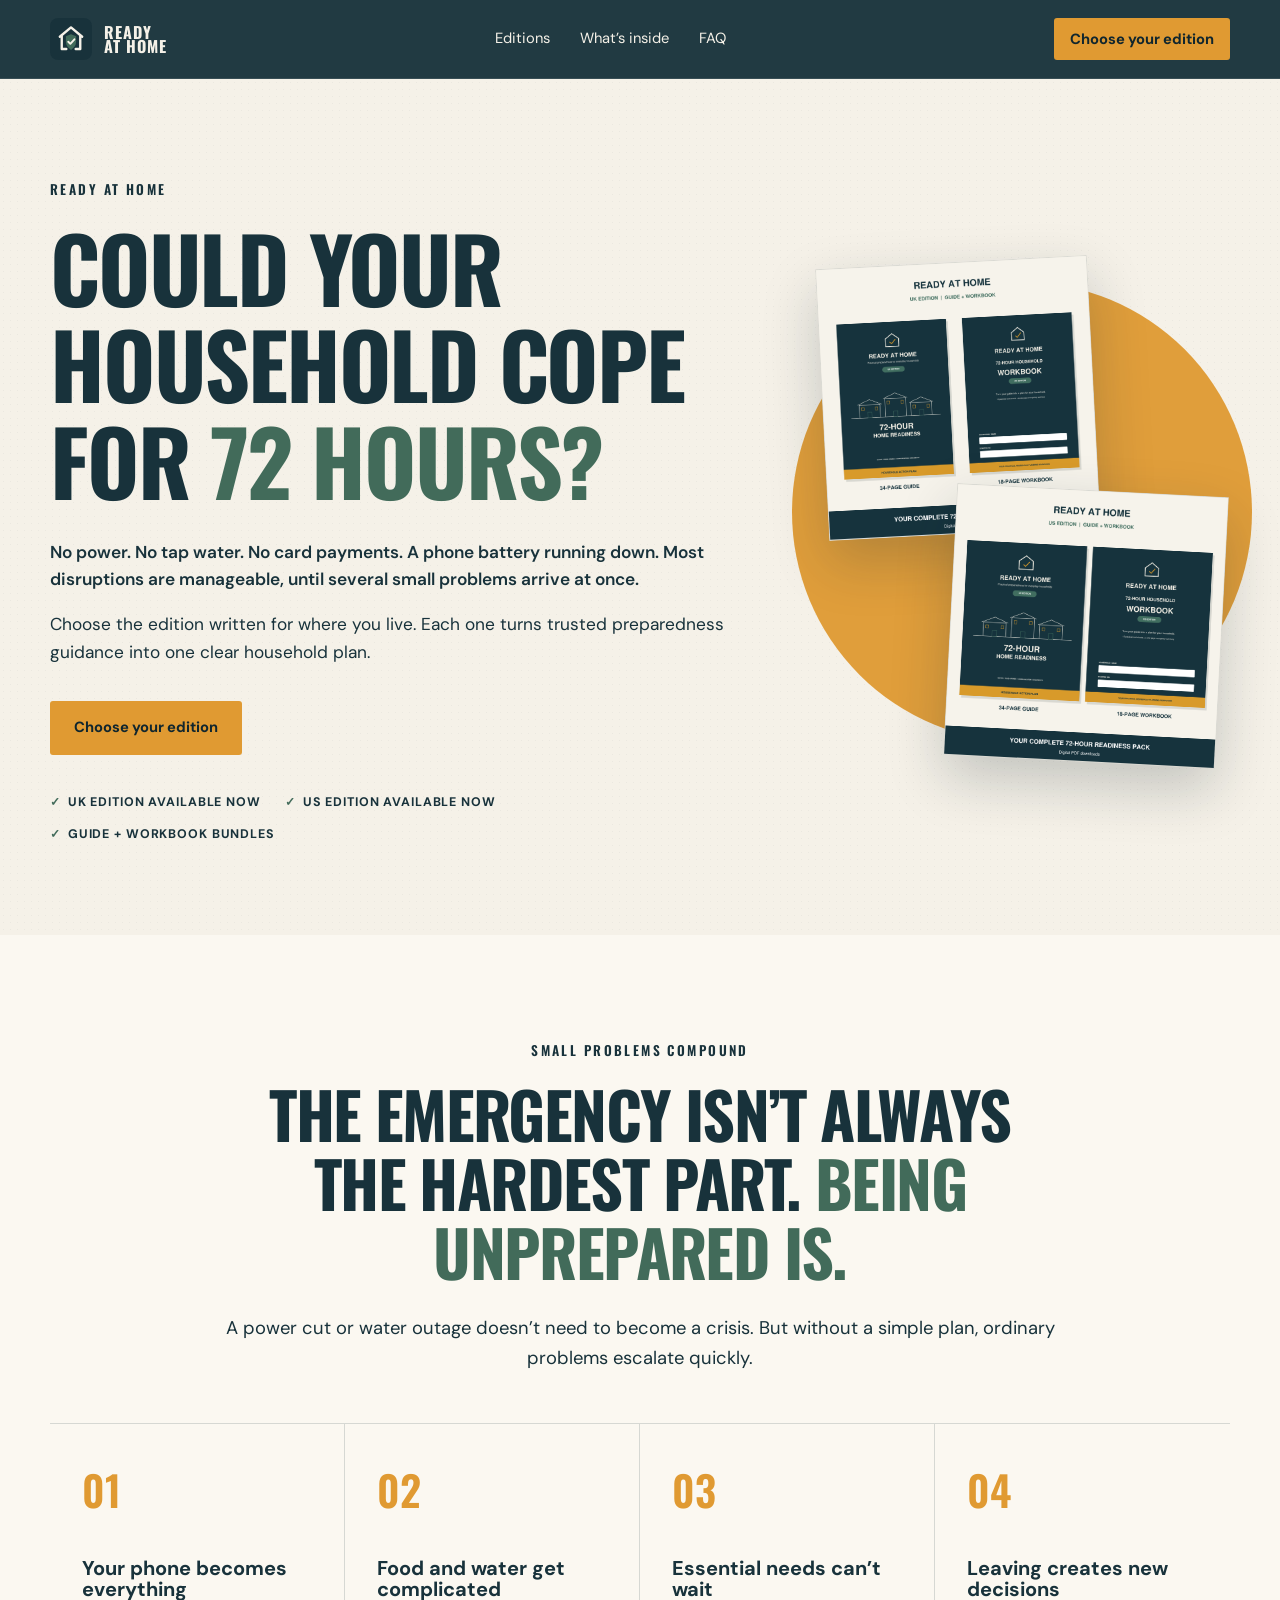
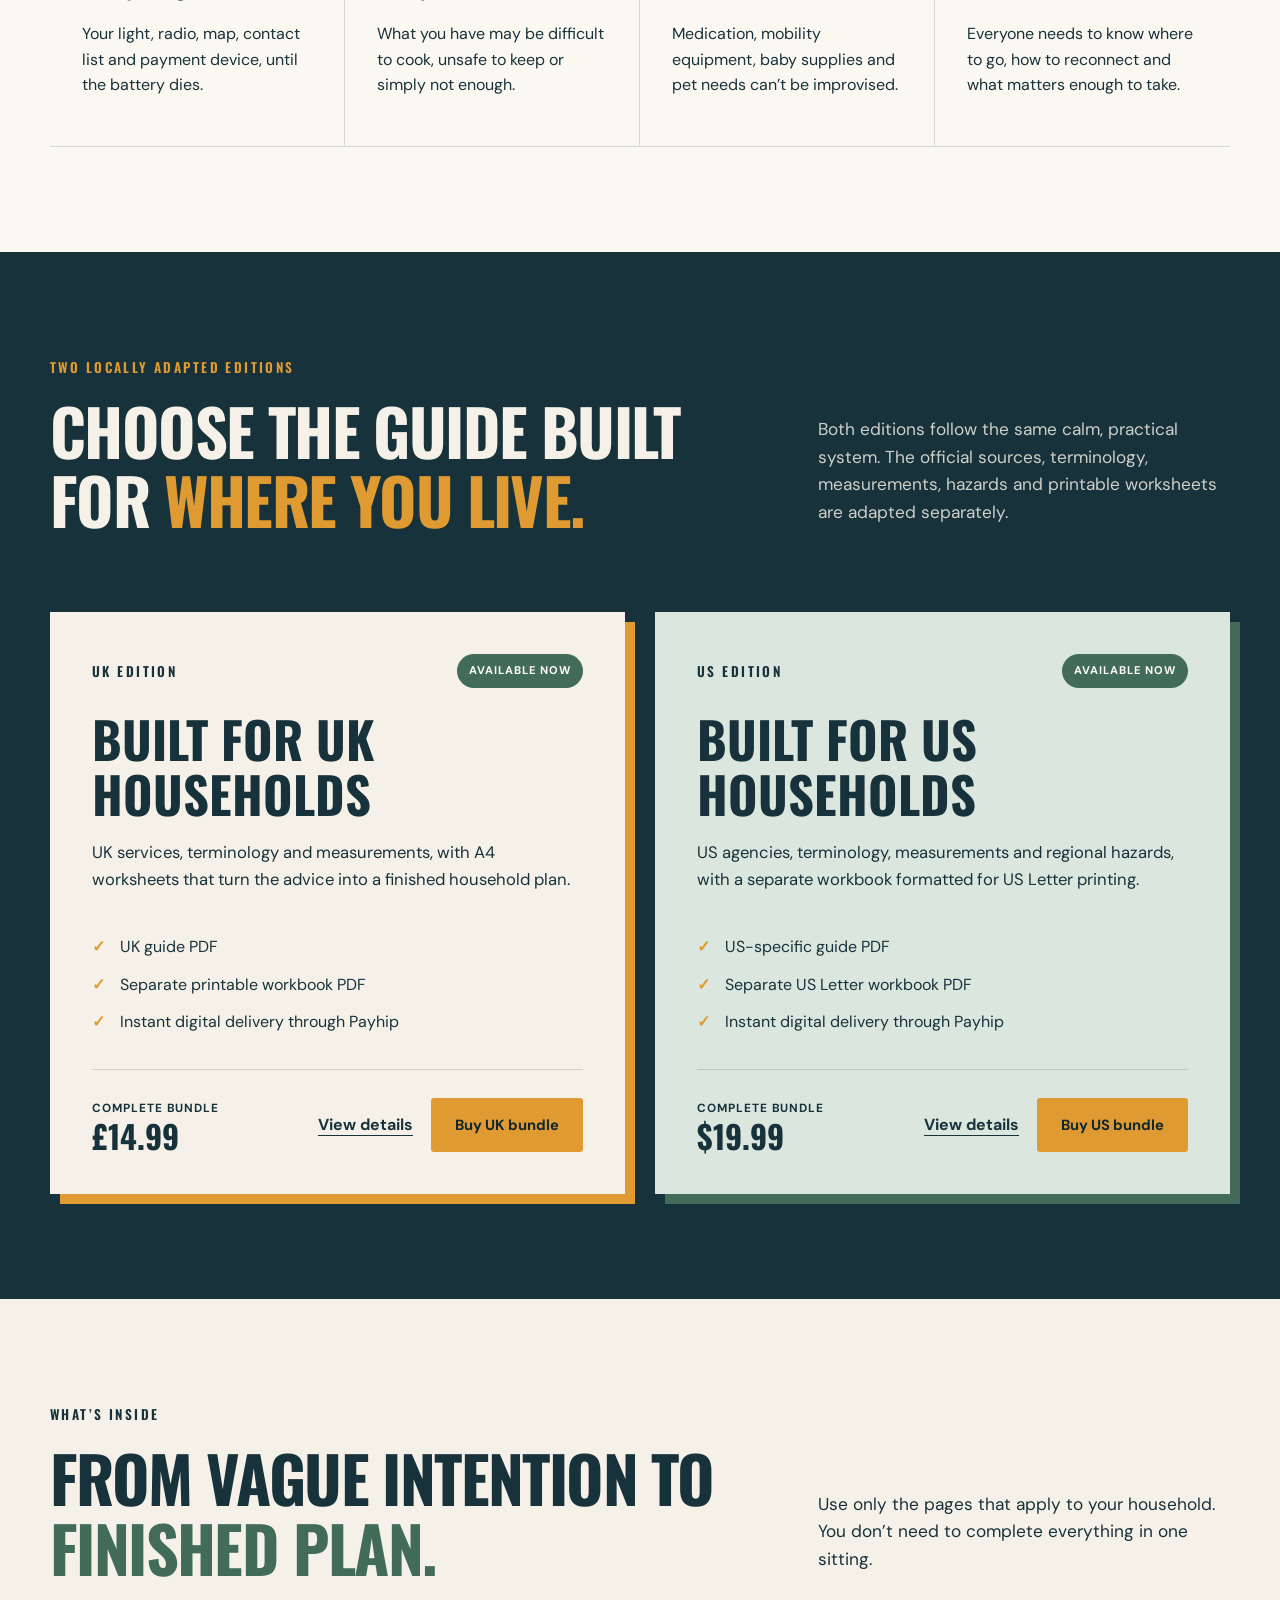
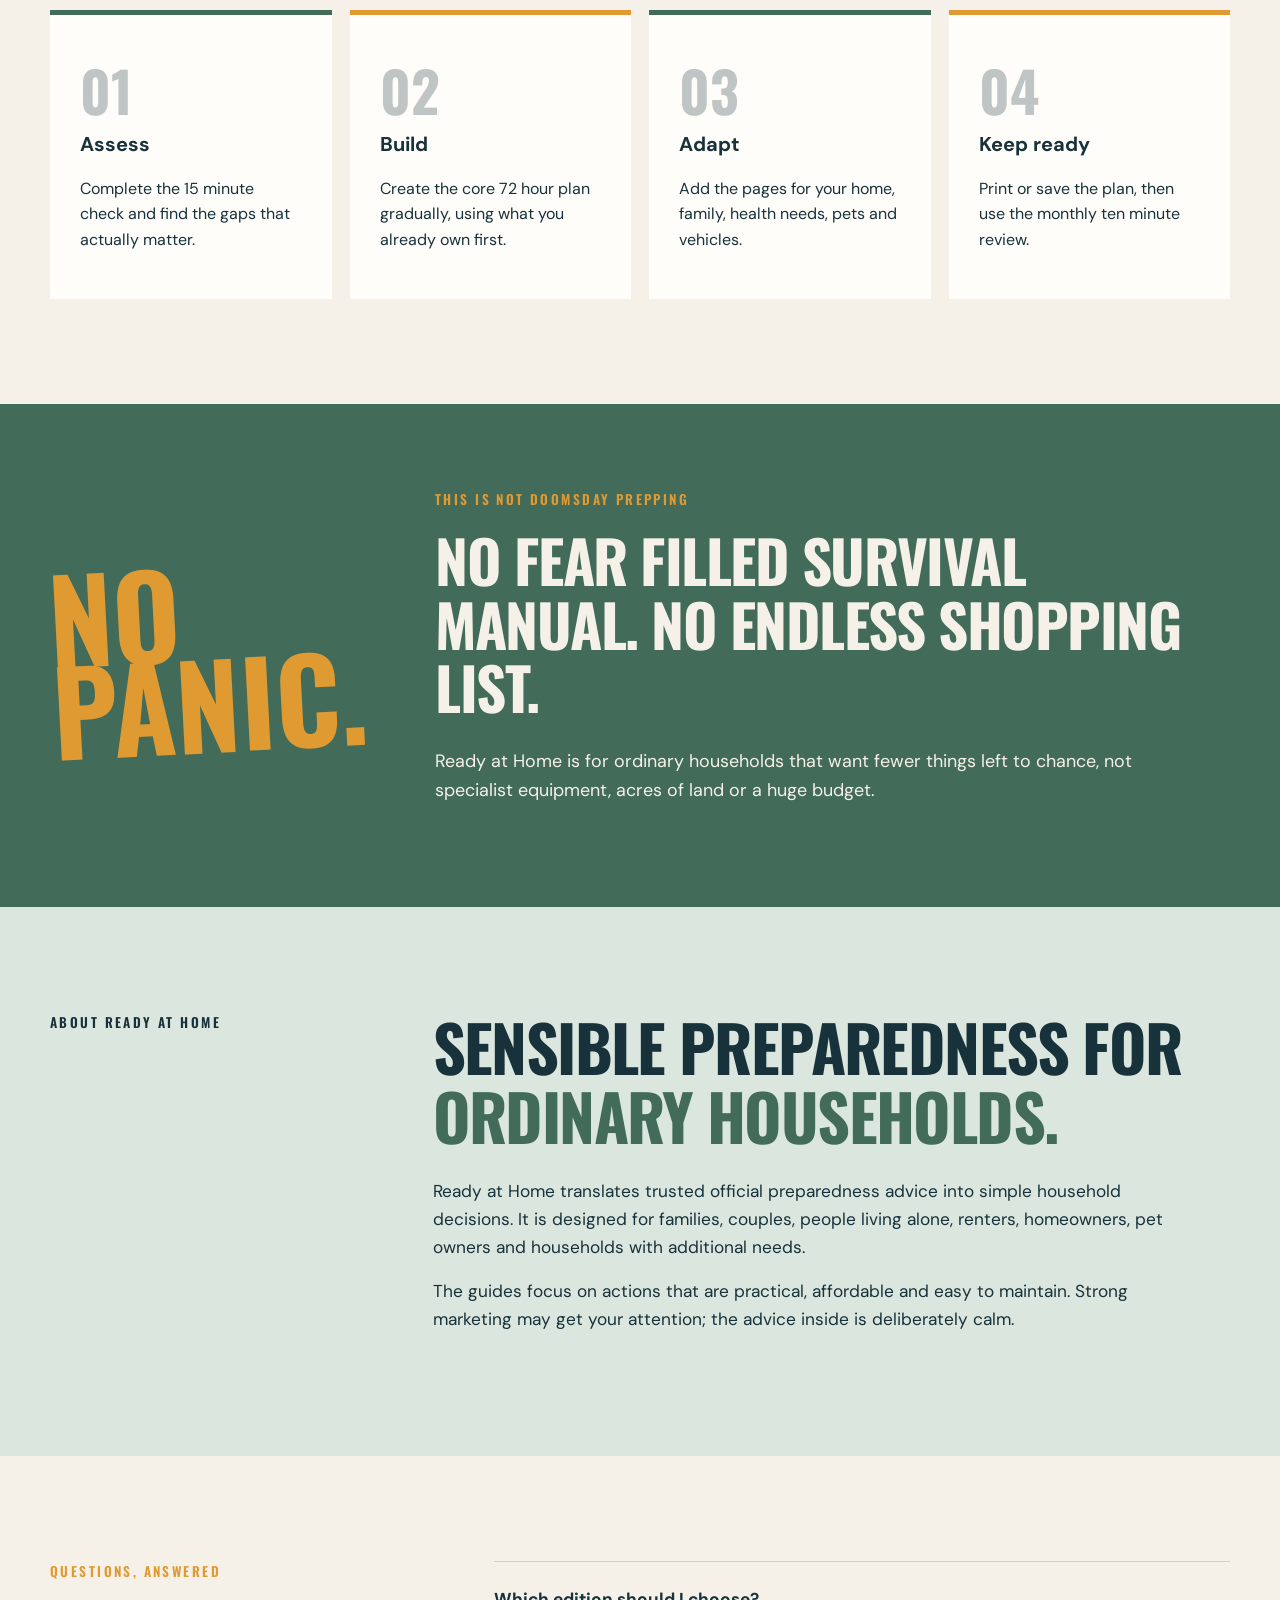
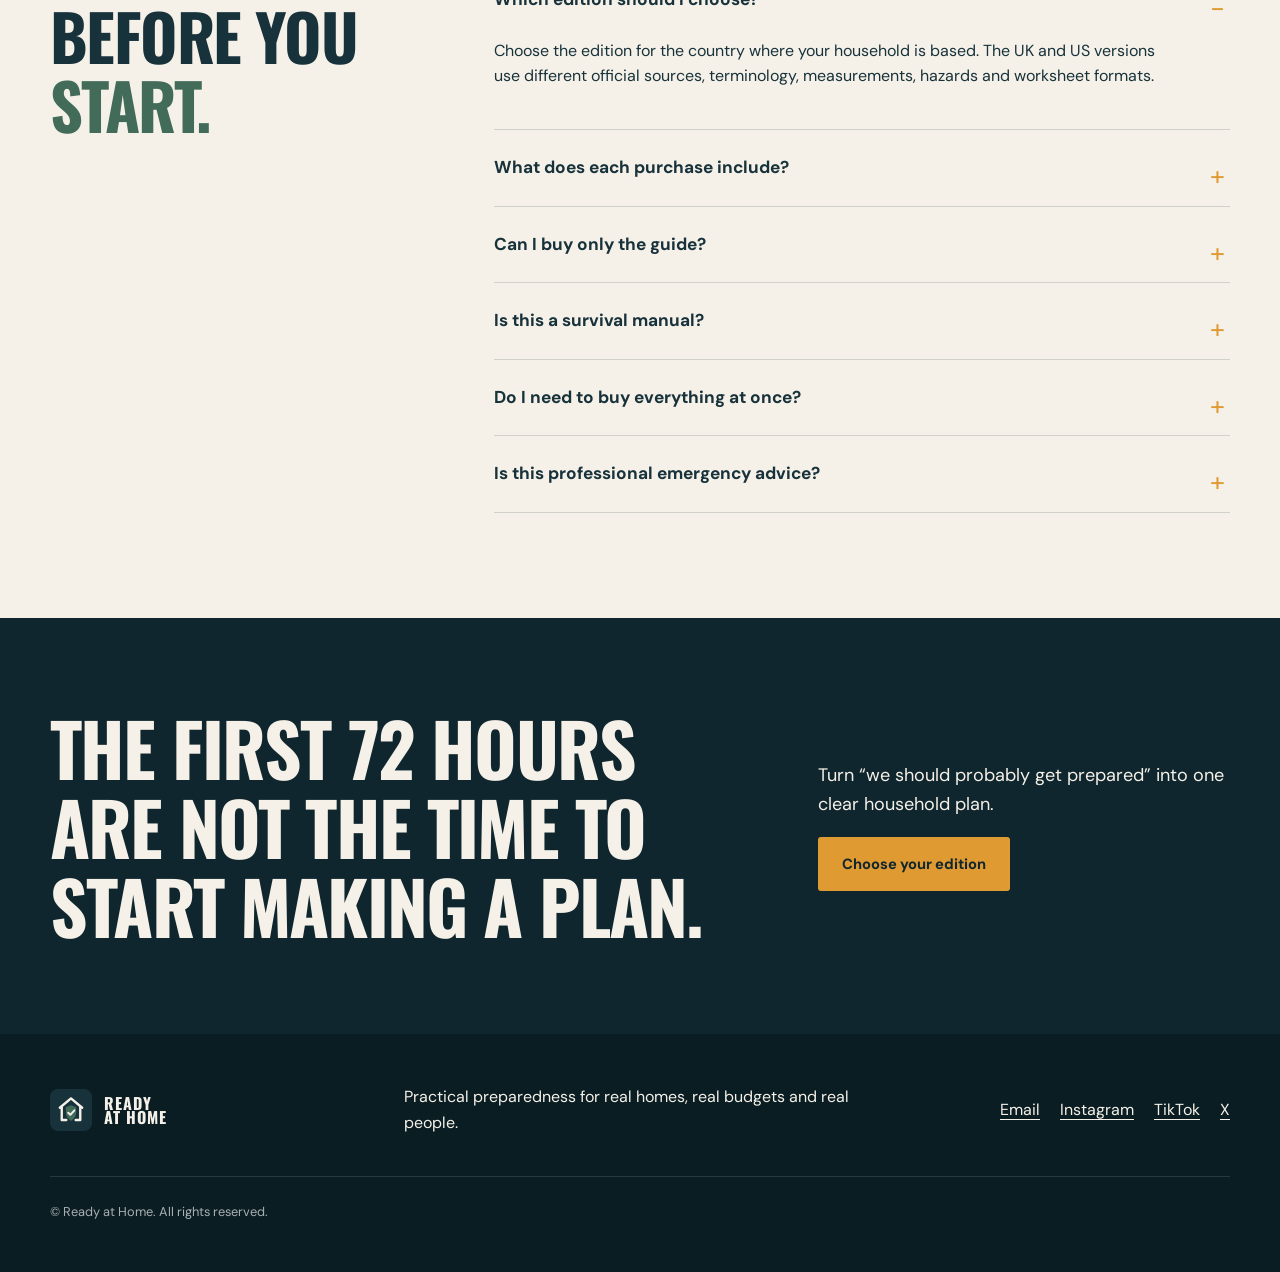
==== commit 5c602e0b: "Keep updated product artwork unobstructed" ====
--- a/index.html
+++ b/index.html
@@ -62,7 +62,6 @@
             <img class="bundle-image bundle-image--uk" src="assets/ready-at-home-uk-guide-workbook.png" width="1600" height="1600" alt="Ready at Home UK Edition 34-page guide and 18-page workbook" fetchpriority="high" decoding="async">
             <img class="bundle-image bundle-image--us" src="assets/ready-at-home-us-guide-workbook.png" width="1600" height="1600" alt="Ready at Home US Edition 34-page guide and 18-page workbook" decoding="async">
           </div>
-          <p class="hand-note">Two editions, each built for where you live <span aria-hidden="true">↗</span></p>
         </div>
       </div>
     </section>
--- a/styles.css
+++ b/styles.css
@@ -117,6 +117,12 @@
 .hero-visual--single .sun-disc {
   width: 460px;
   height: 460px;
+}
+.hero-visual--dual .hand-note,
+.hero-visual--single .hand-note {
+  right: 0;
+  bottom: -8px;
+  width: 205px;
 }
 
 .problem { background: var(--paper); }
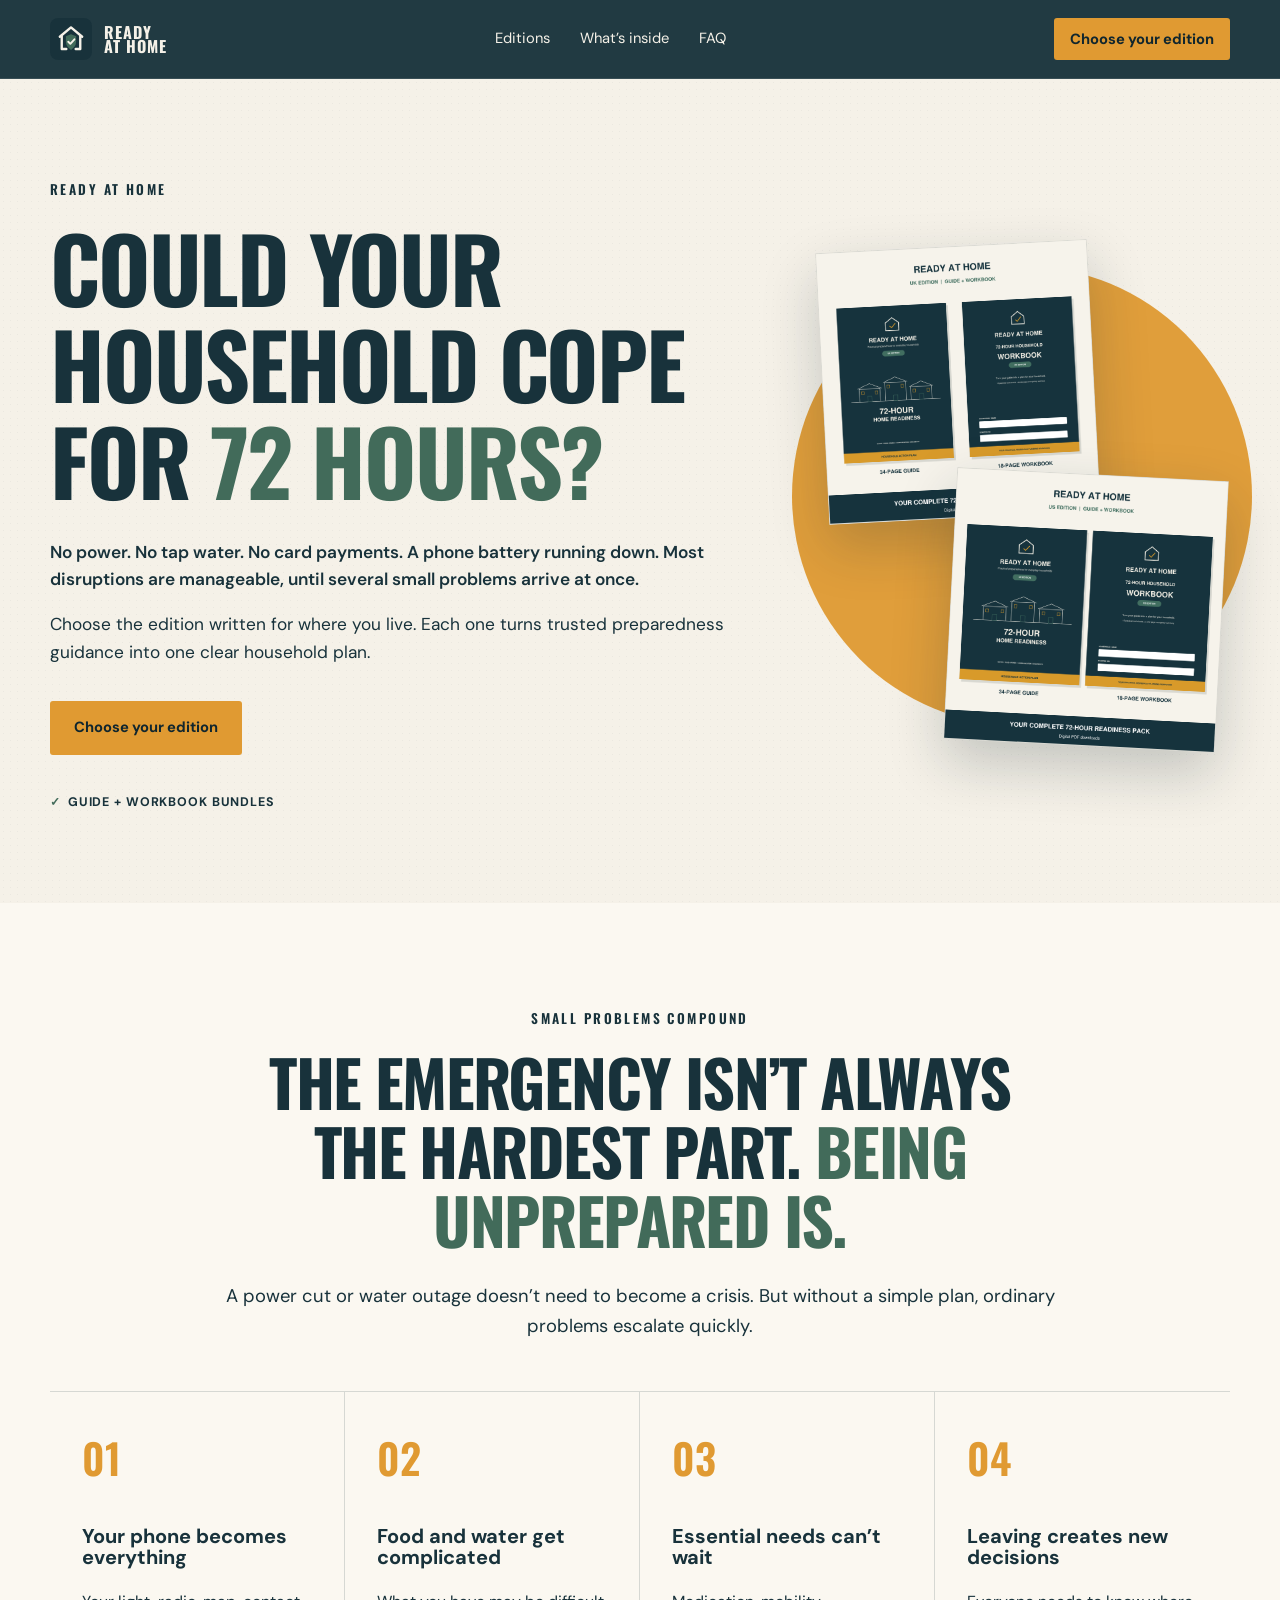
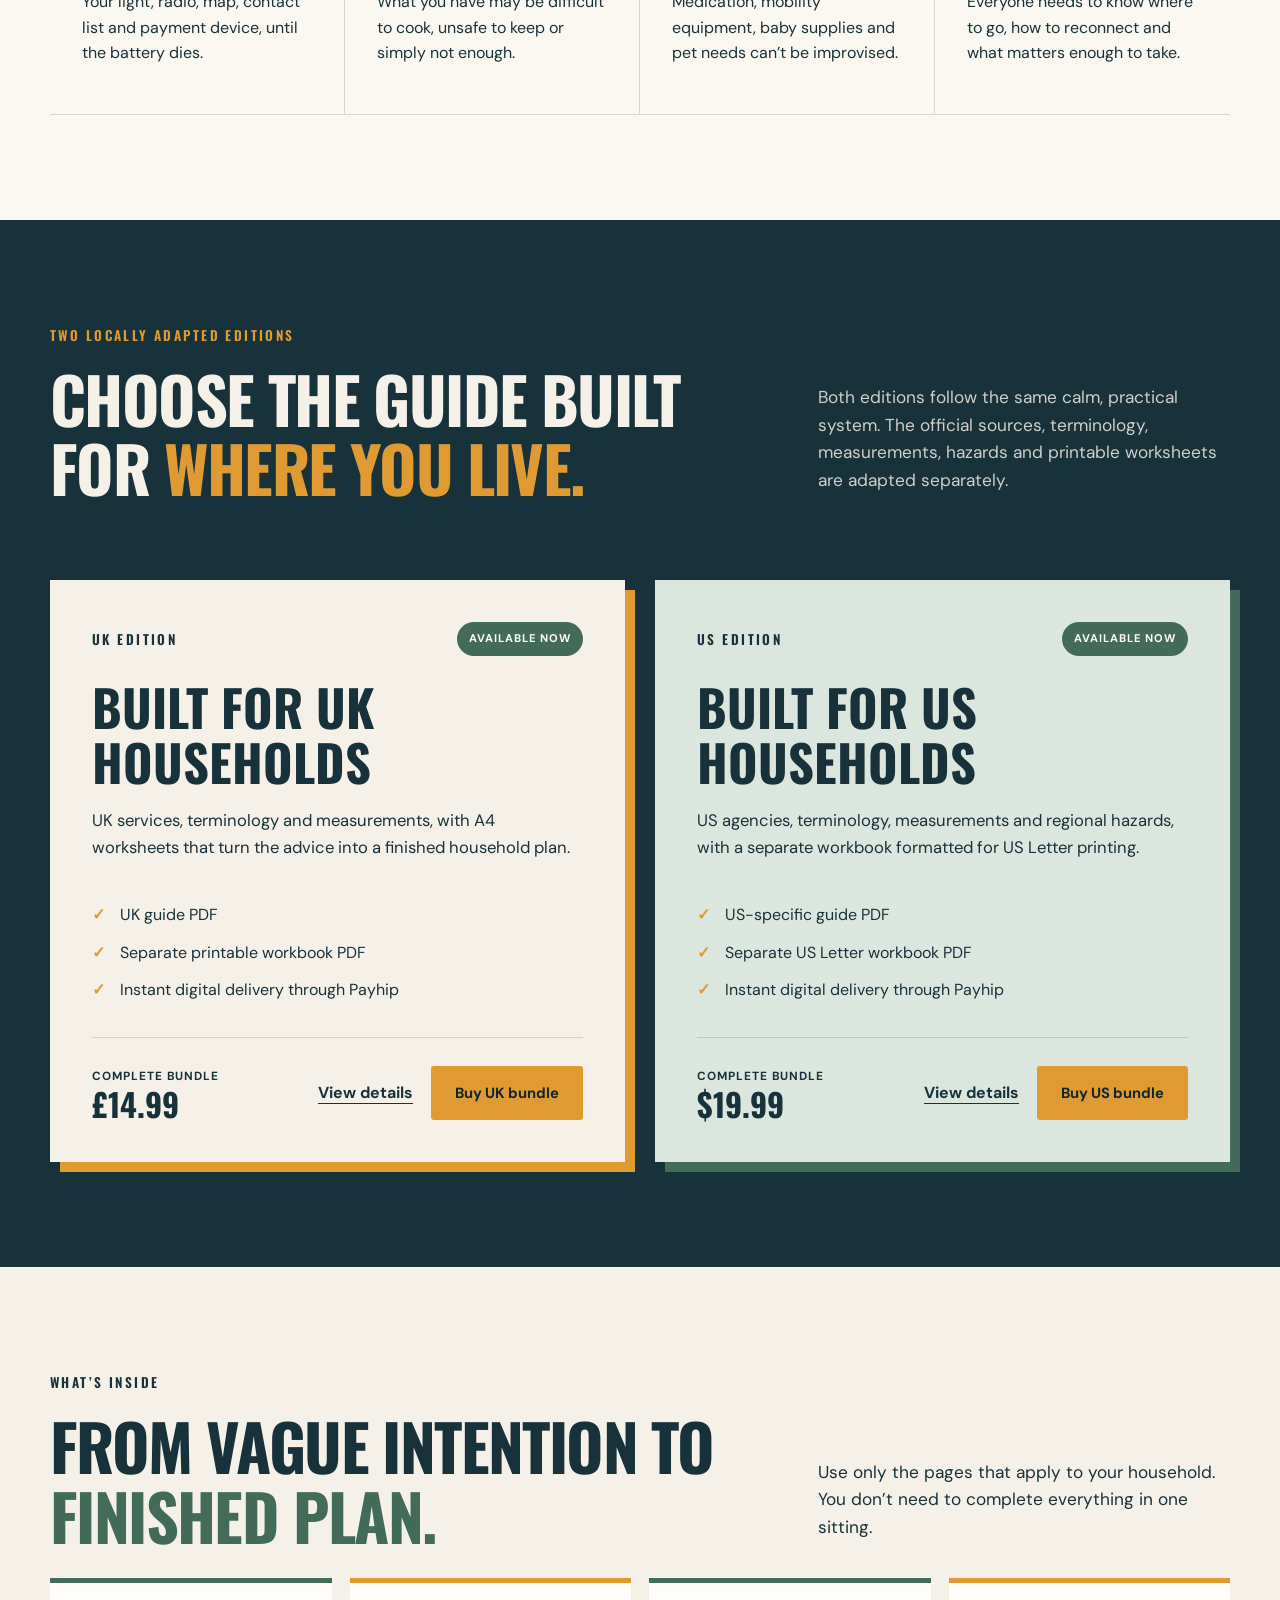
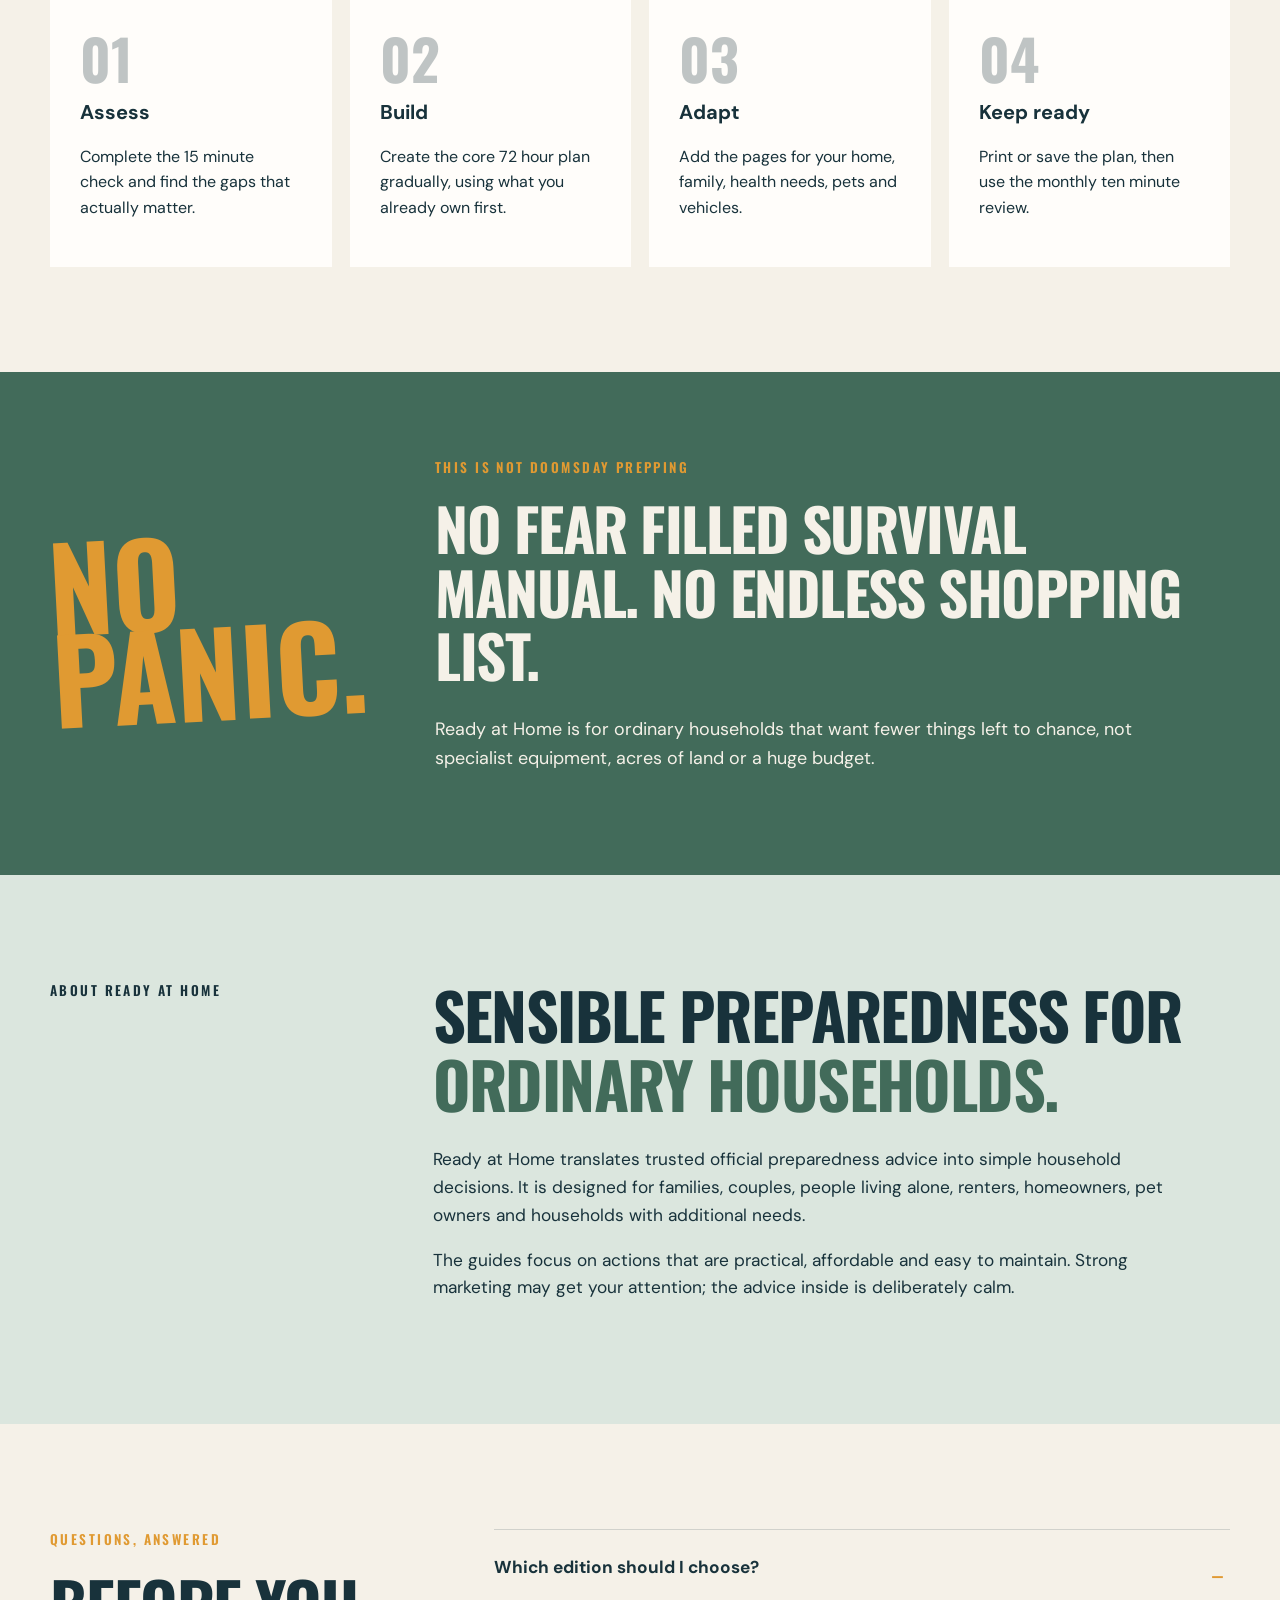
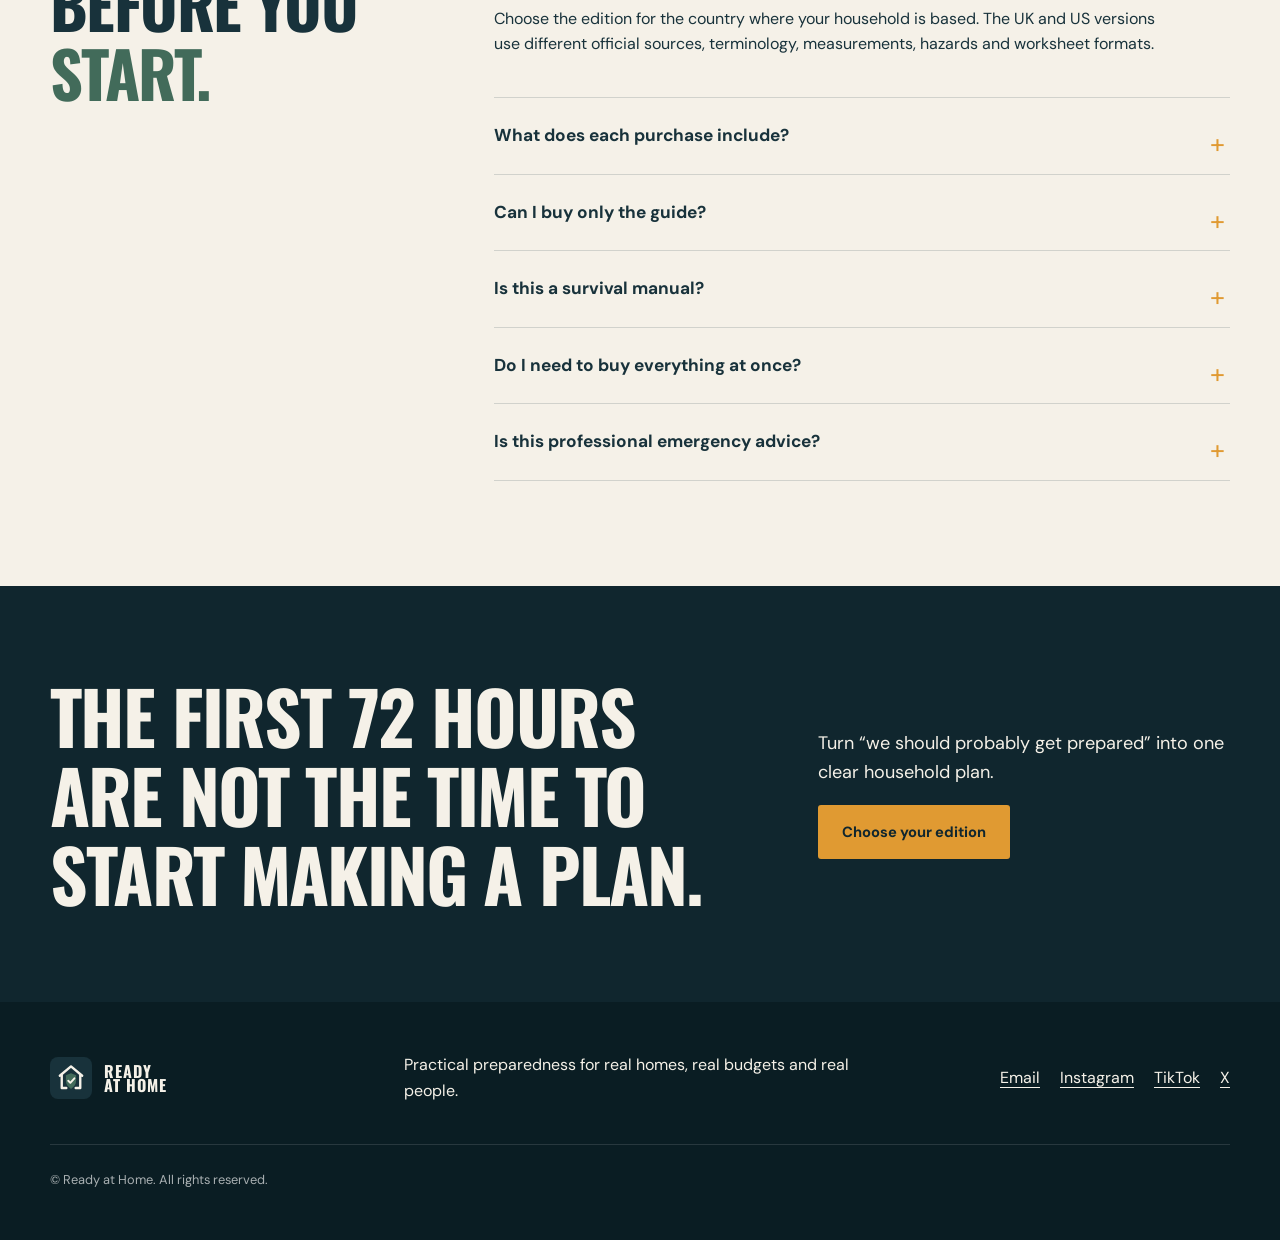
==== commit b515f760: "Remove edition availability labels from homepage hero" ====
--- a/index.html
+++ b/index.html
@@ -50,8 +50,6 @@
             <a class="button" href="#editions">Choose your edition</a>
           </div>
           <div class="trust-row" aria-label="Product highlights">
-            <span>UK Edition available now</span>
-            <span>US Edition available now</span>
             <span>Guide + workbook bundles</span>
           </div>
         </div>
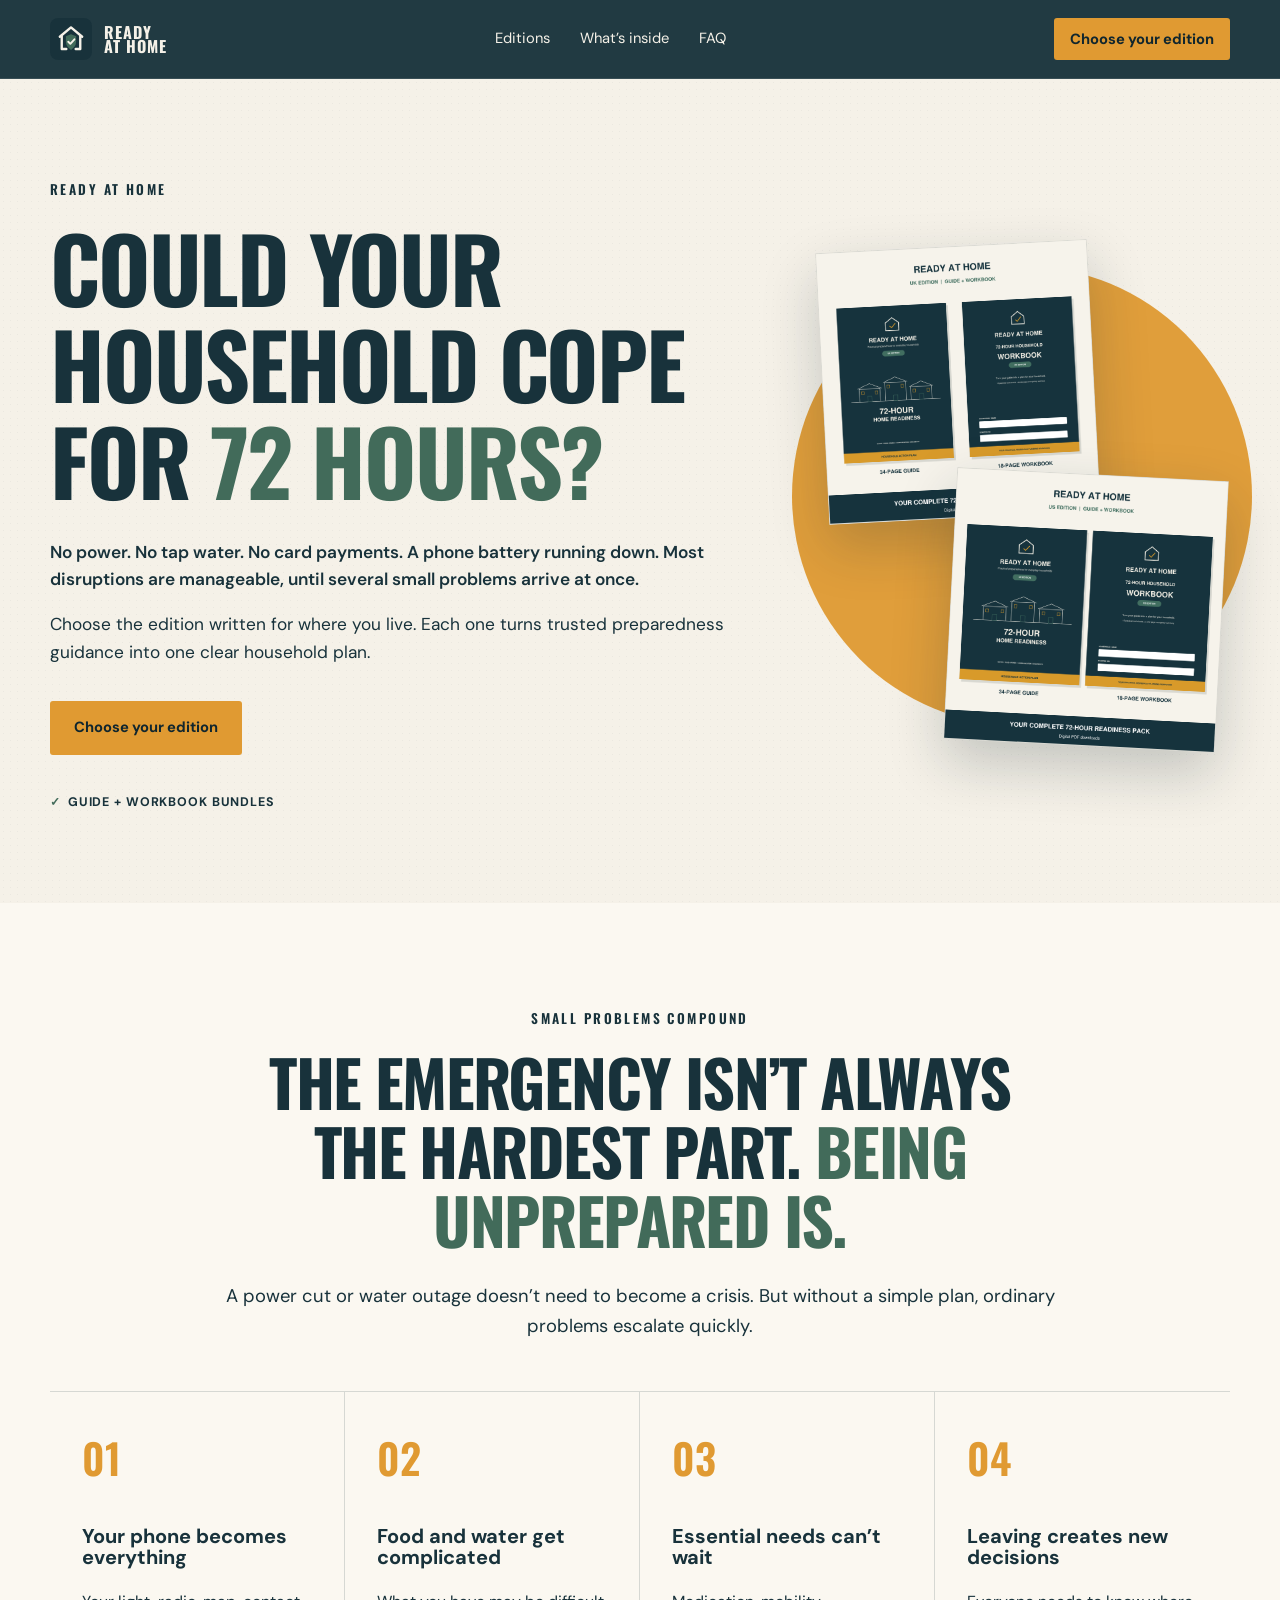
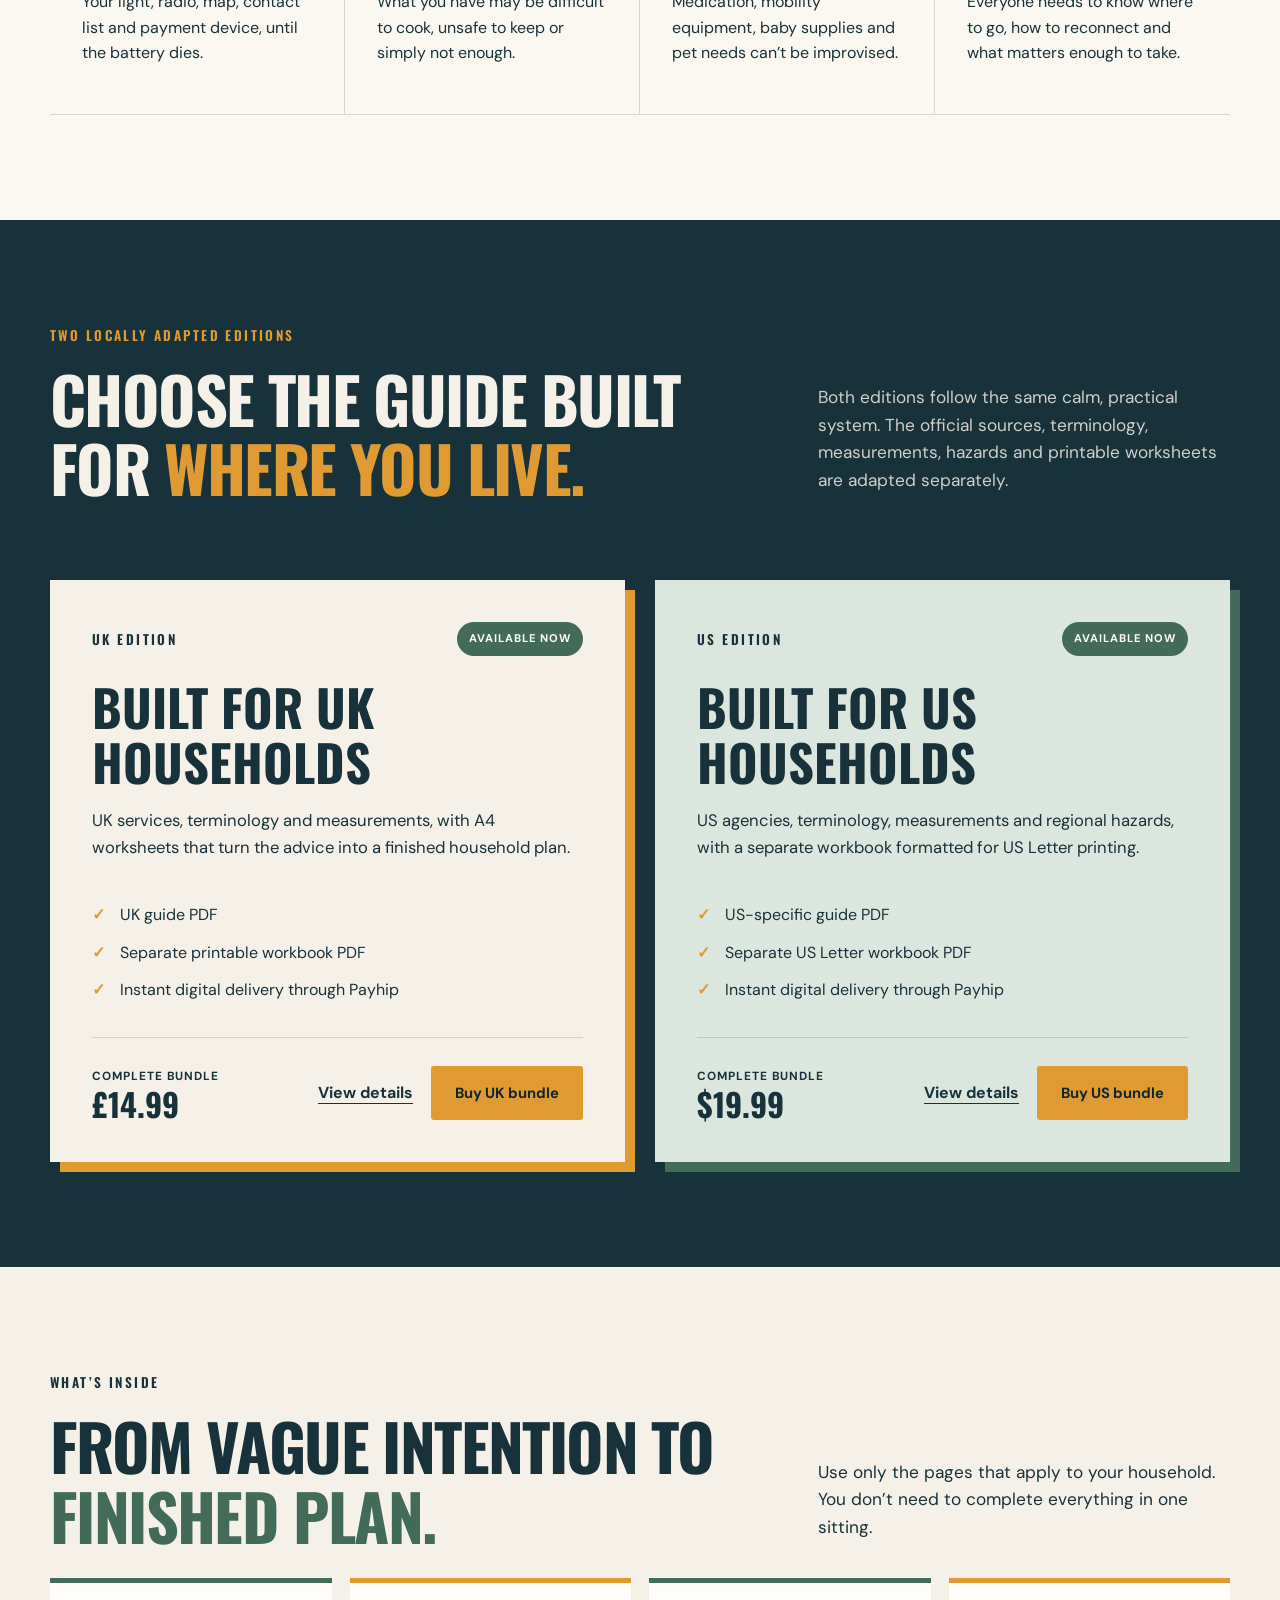
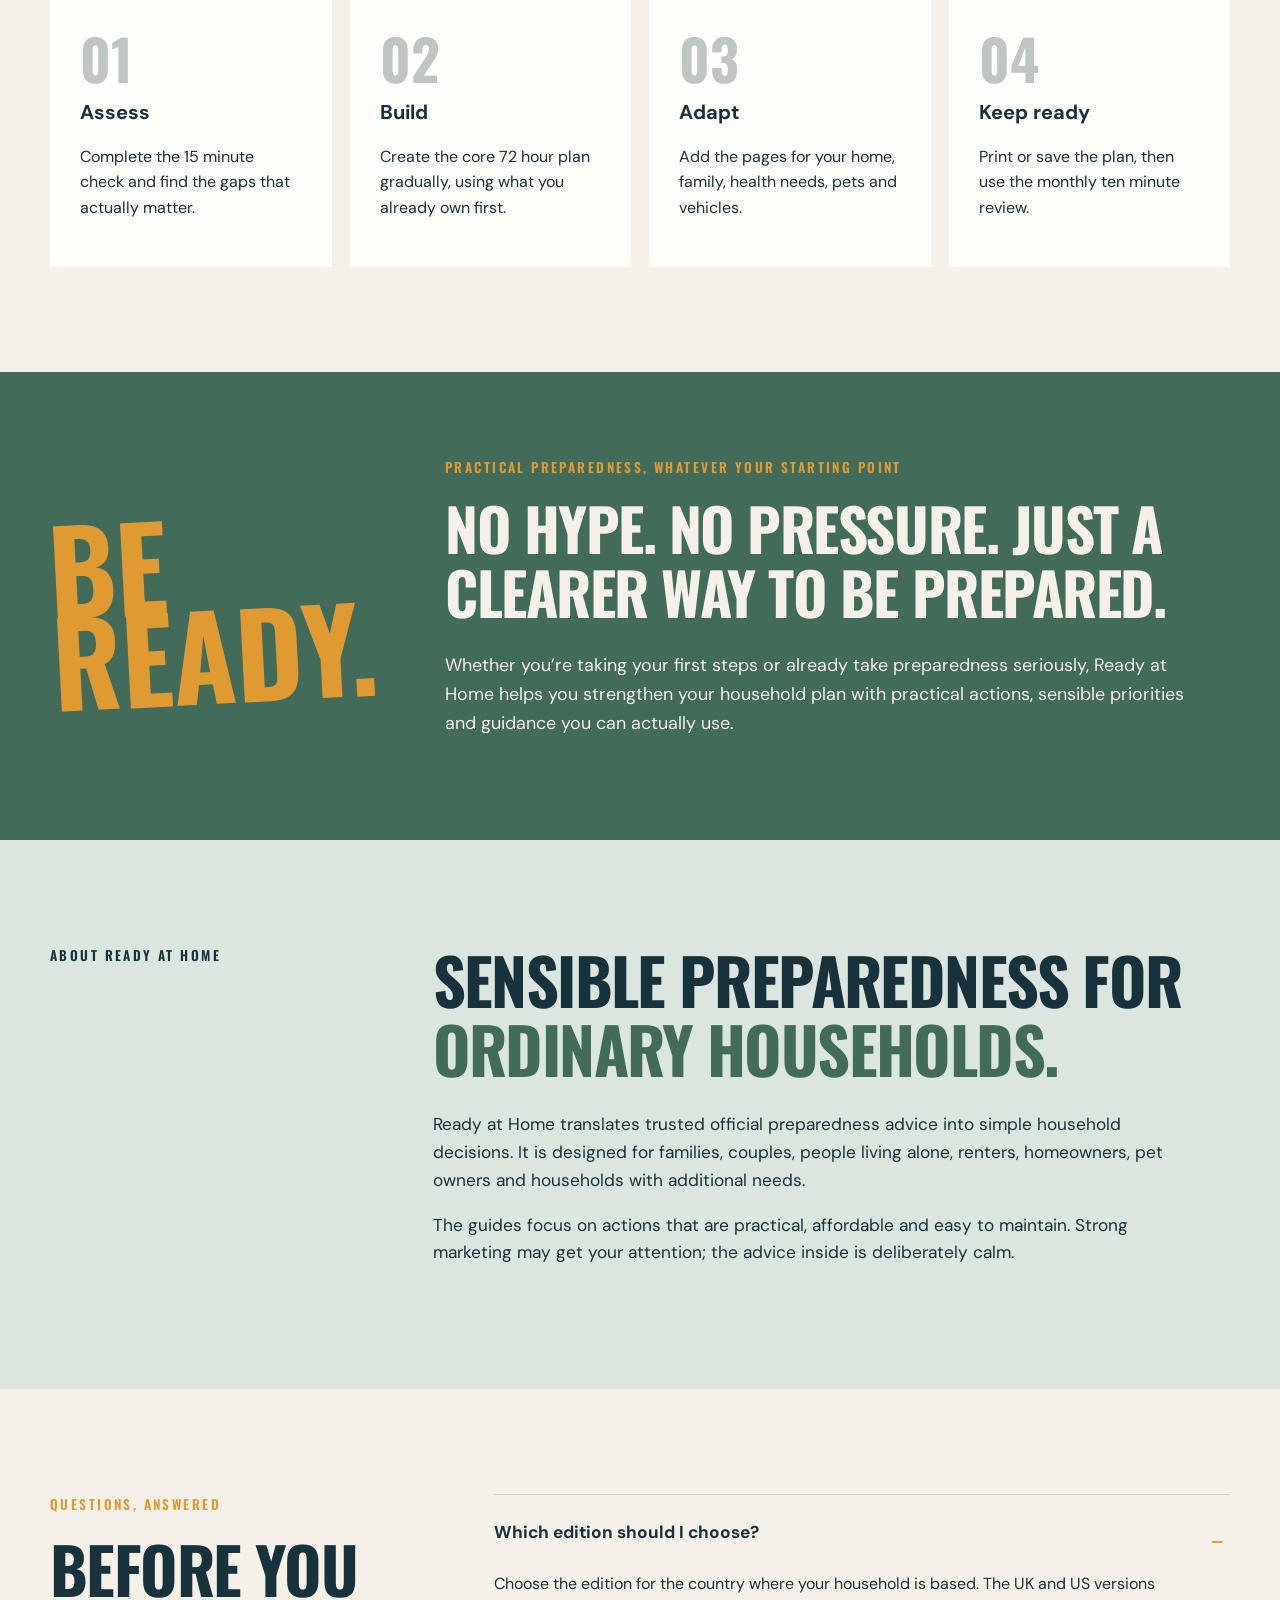
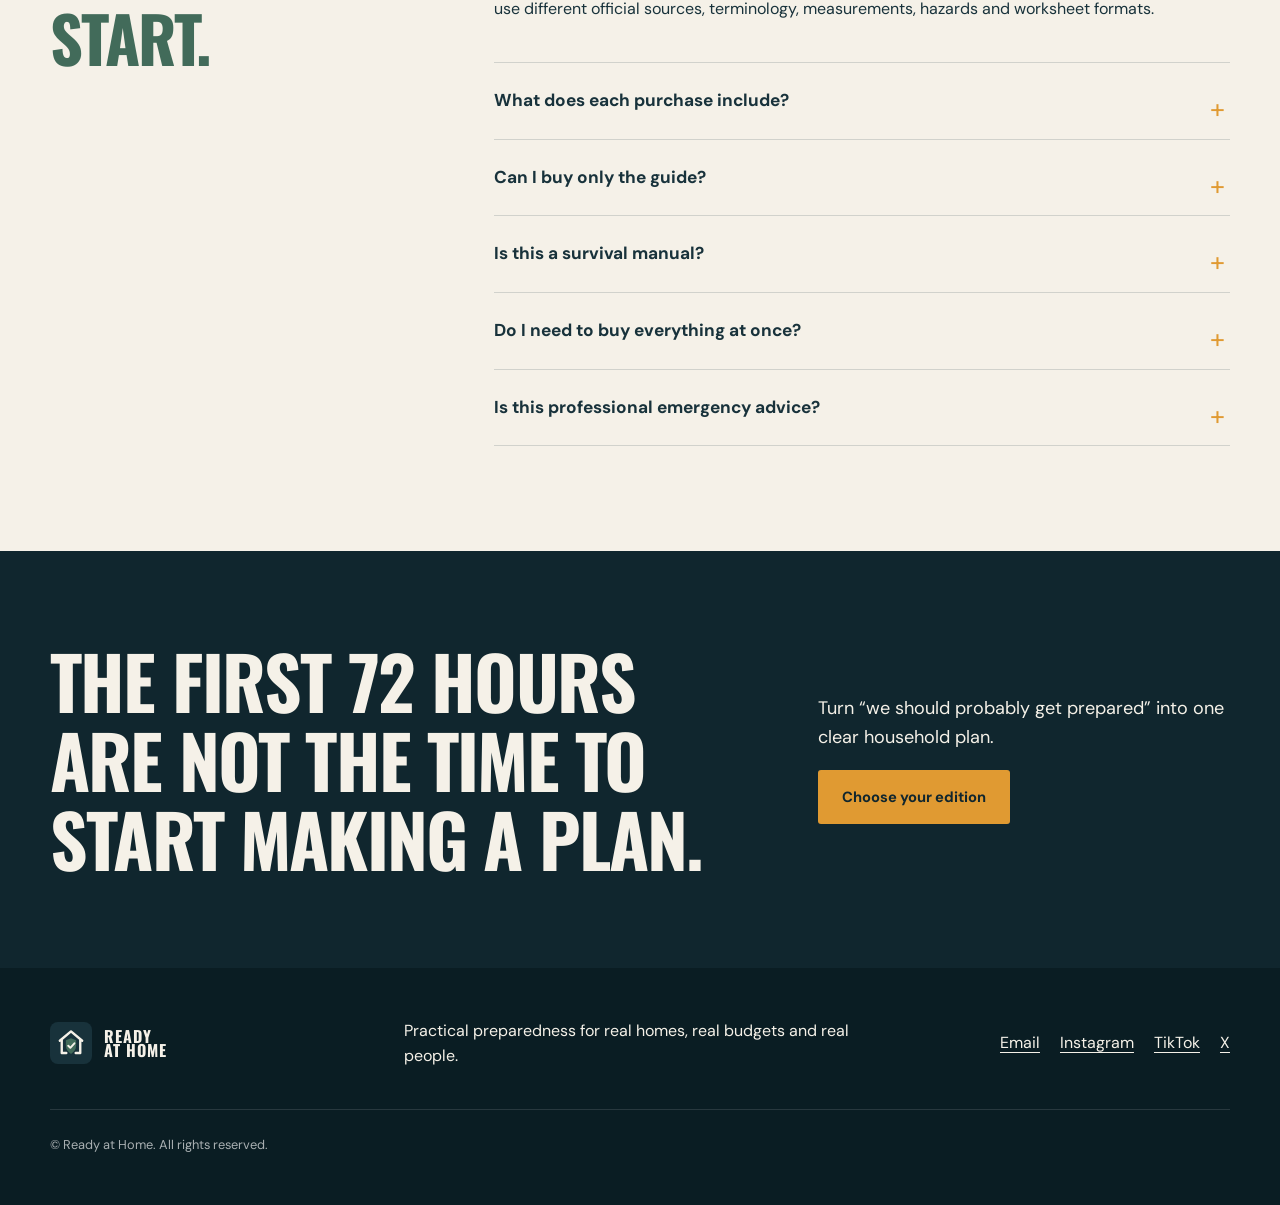
==== commit 95040785: "Broaden preparedness positioning in homepage statement section" ====
--- a/index.html
+++ b/index.html
@@ -134,7 +134,7 @@
 
     <section class="inside section-pad" id="inside"><div class="shell"><div class="section-heading-row"><div><p class="eyebrow">WHAT’S INSIDE</p><h2>From vague intention to <em>finished plan.</em></h2></div><p>Use only the pages that apply to your household. You don’t need to complete everything in one sitting.</p></div><div class="inside-grid"><article><span>01</span><h3>Assess</h3><p>Complete the 15 minute check and find the gaps that actually matter.</p></article><article><span>02</span><h3>Build</h3><p>Create the core 72 hour plan gradually, using what you already own first.</p></article><article><span>03</span><h3>Adapt</h3><p>Add the pages for your home, family, health needs, pets and vehicles.</p></article><article><span>04</span><h3>Keep ready</h3><p>Print or save the plan, then use the monthly ten minute review.</p></article></div></div></section>
 
-    <section class="not-doomsday"><div class="shell statement-grid"><div class="statement-mark" aria-hidden="true">NO<br>PANIC.</div><div><p class="eyebrow amber">THIS IS NOT DOOMSDAY PREPPING</p><h2>No fear filled survival manual. No endless shopping list.</h2><p>Ready at Home is for ordinary households that want fewer things left to chance, not specialist equipment, acres of land or a huge budget.</p></div></div></section>
+    <section class="not-doomsday"><div class="shell statement-grid"><div class="statement-mark" aria-hidden="true">BE<br>READY.</div><div><p class="eyebrow amber">PRACTICAL PREPAREDNESS, WHATEVER YOUR STARTING POINT</p><h2>No hype. No pressure. Just a clearer way to be prepared.</h2><p>Whether you’re taking your first steps or already take preparedness seriously, Ready at Home helps you strengthen your household plan with practical actions, sensible priorities and guidance you can actually use.</p></div></div></section>
 
     <section class="about section-pad"><div class="shell about-grid"><p class="eyebrow">ABOUT READY AT HOME</p><div><h2>Sensible preparedness for <em>ordinary households.</em></h2><p>Ready at Home translates trusted official preparedness advice into simple household decisions. It is designed for families, couples, people living alone, renters, homeowners, pet owners and households with additional needs.</p><p>The guides focus on actions that are practical, affordable and easy to maintain. Strong marketing may get your attention; the advice inside is deliberately calm.</p></div></div></section>
 
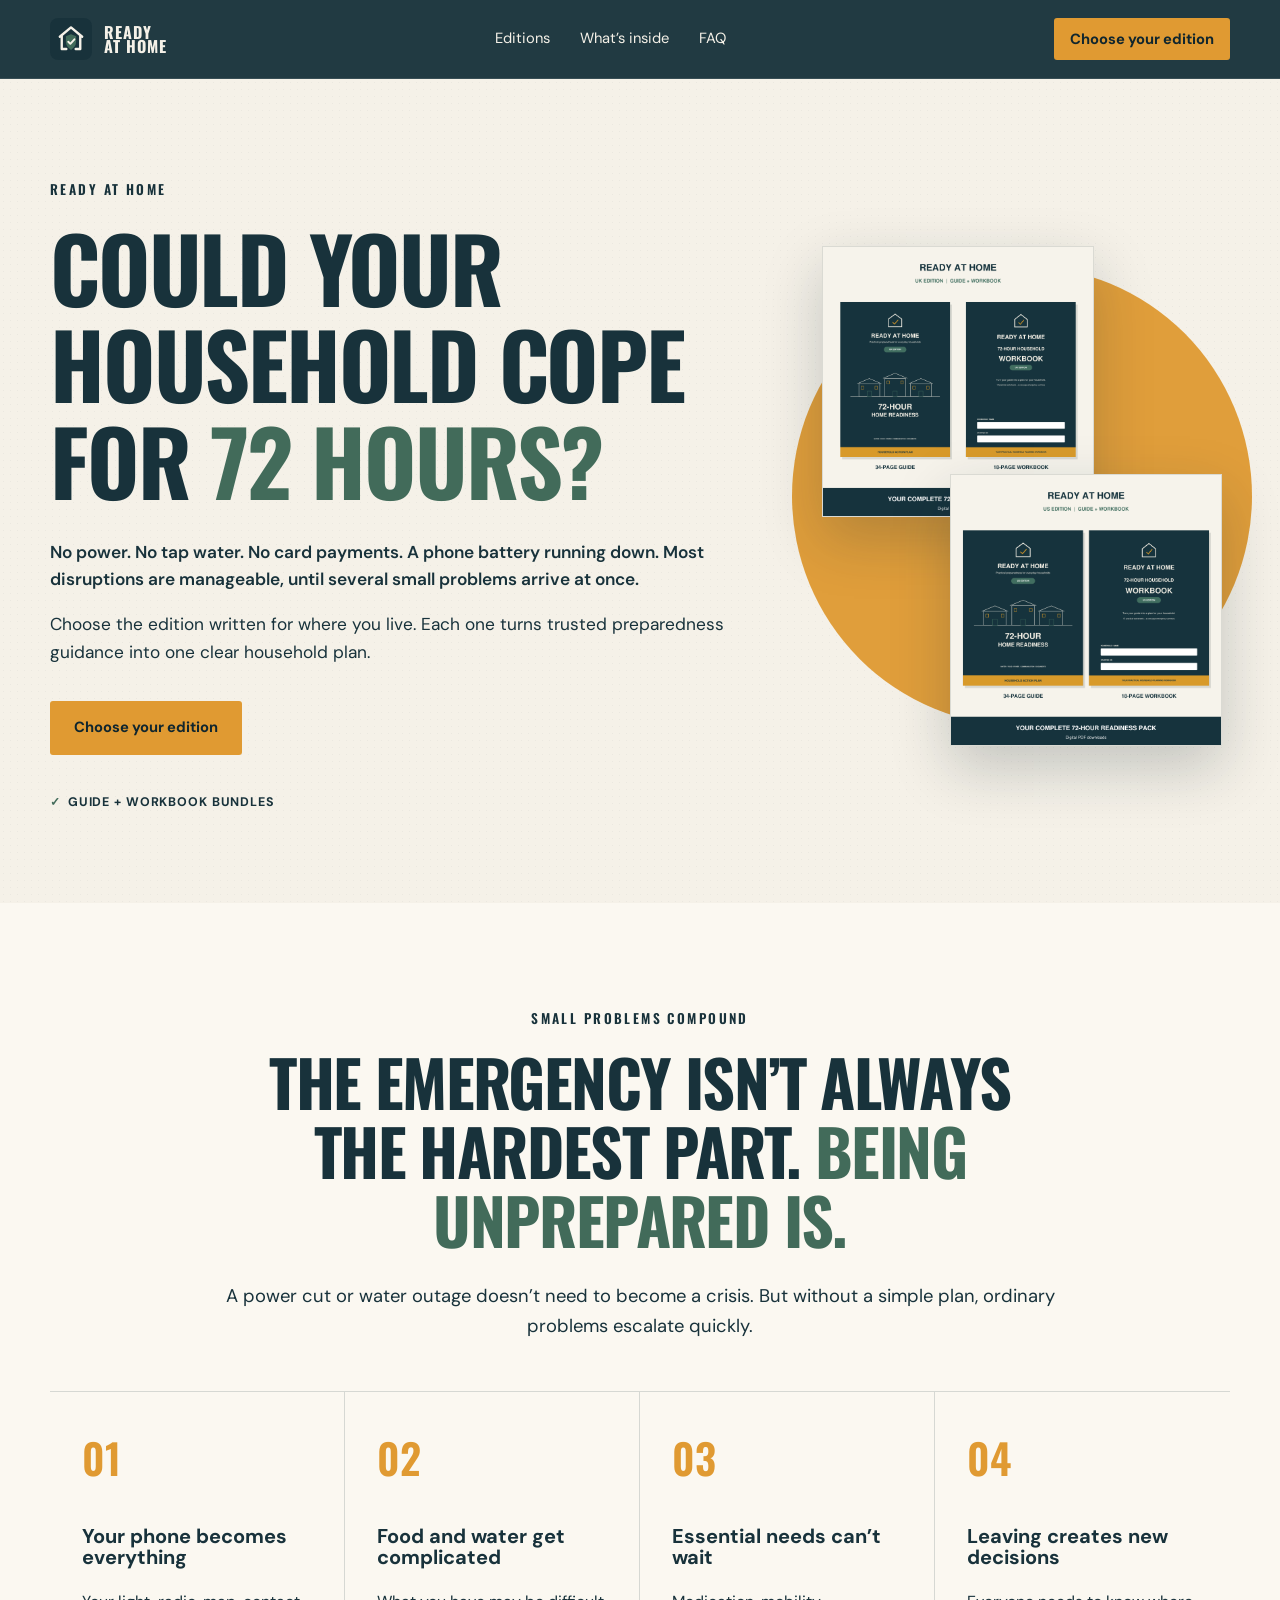
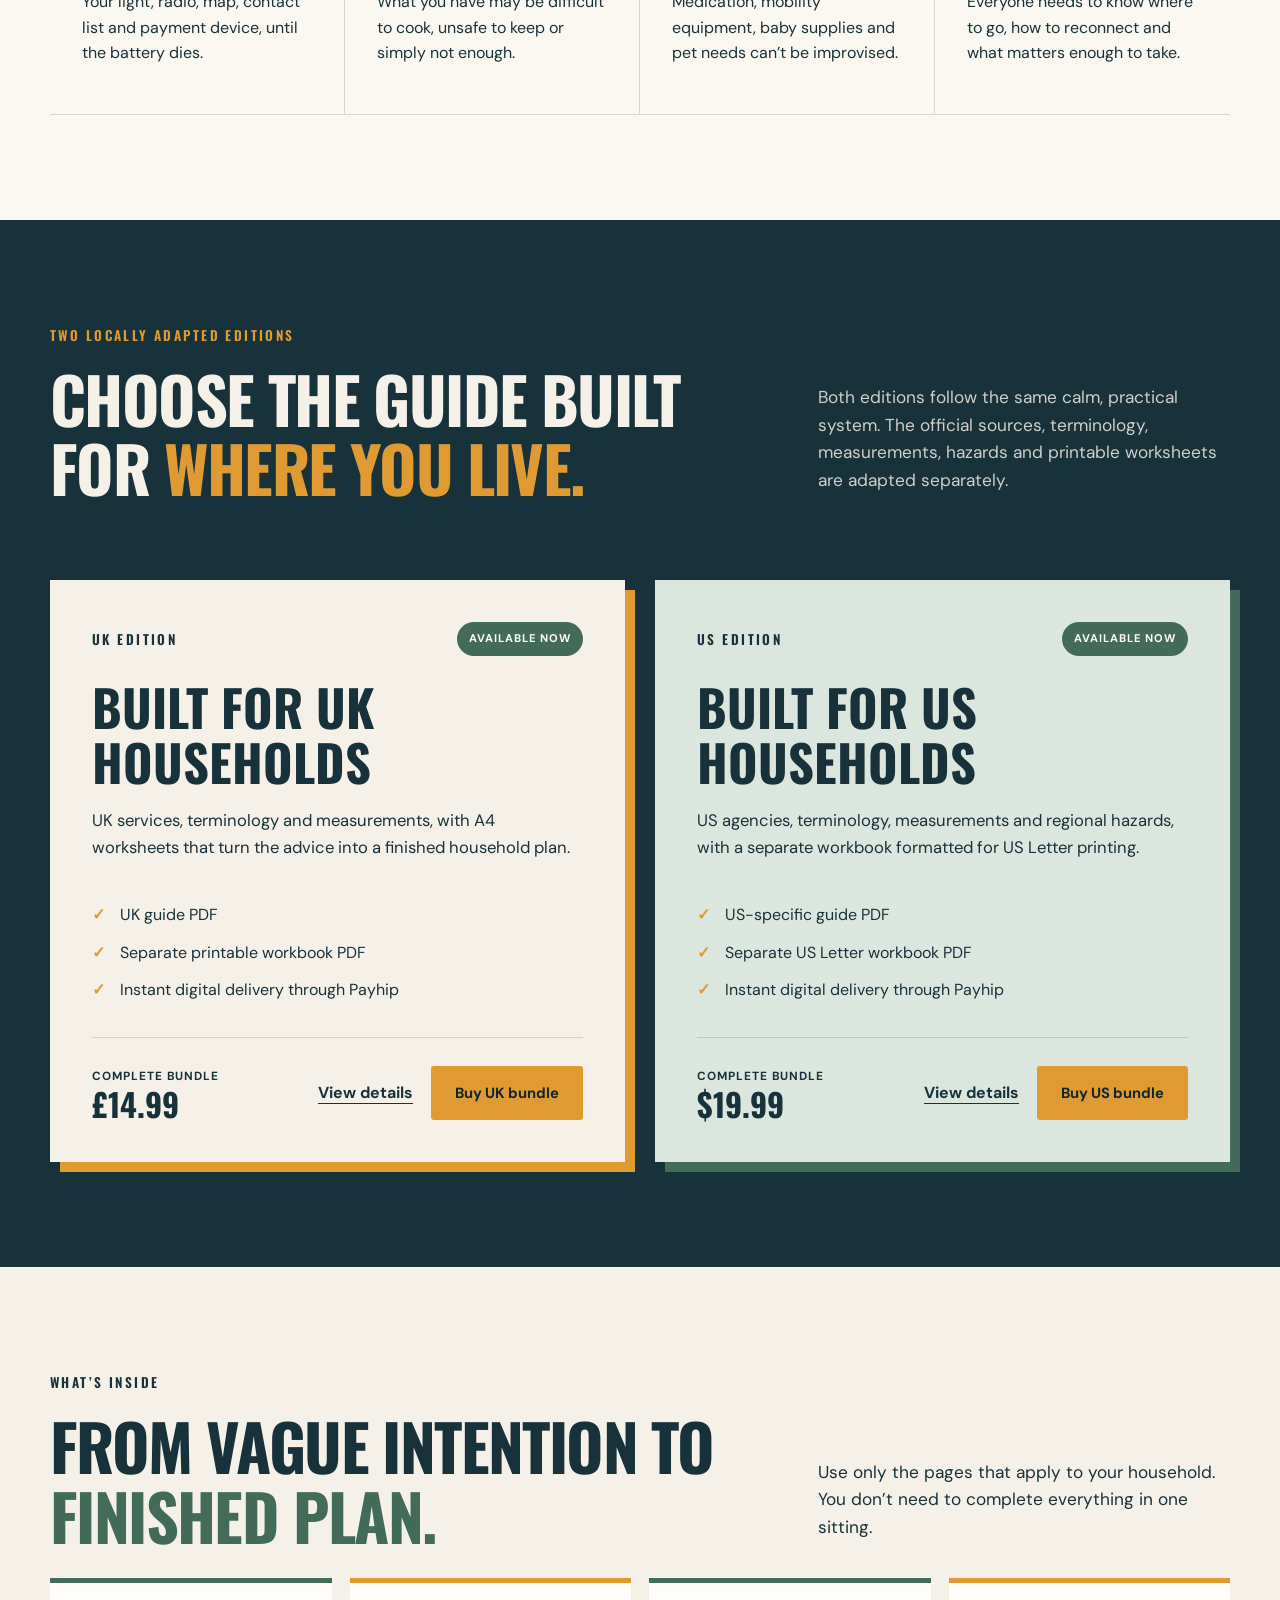
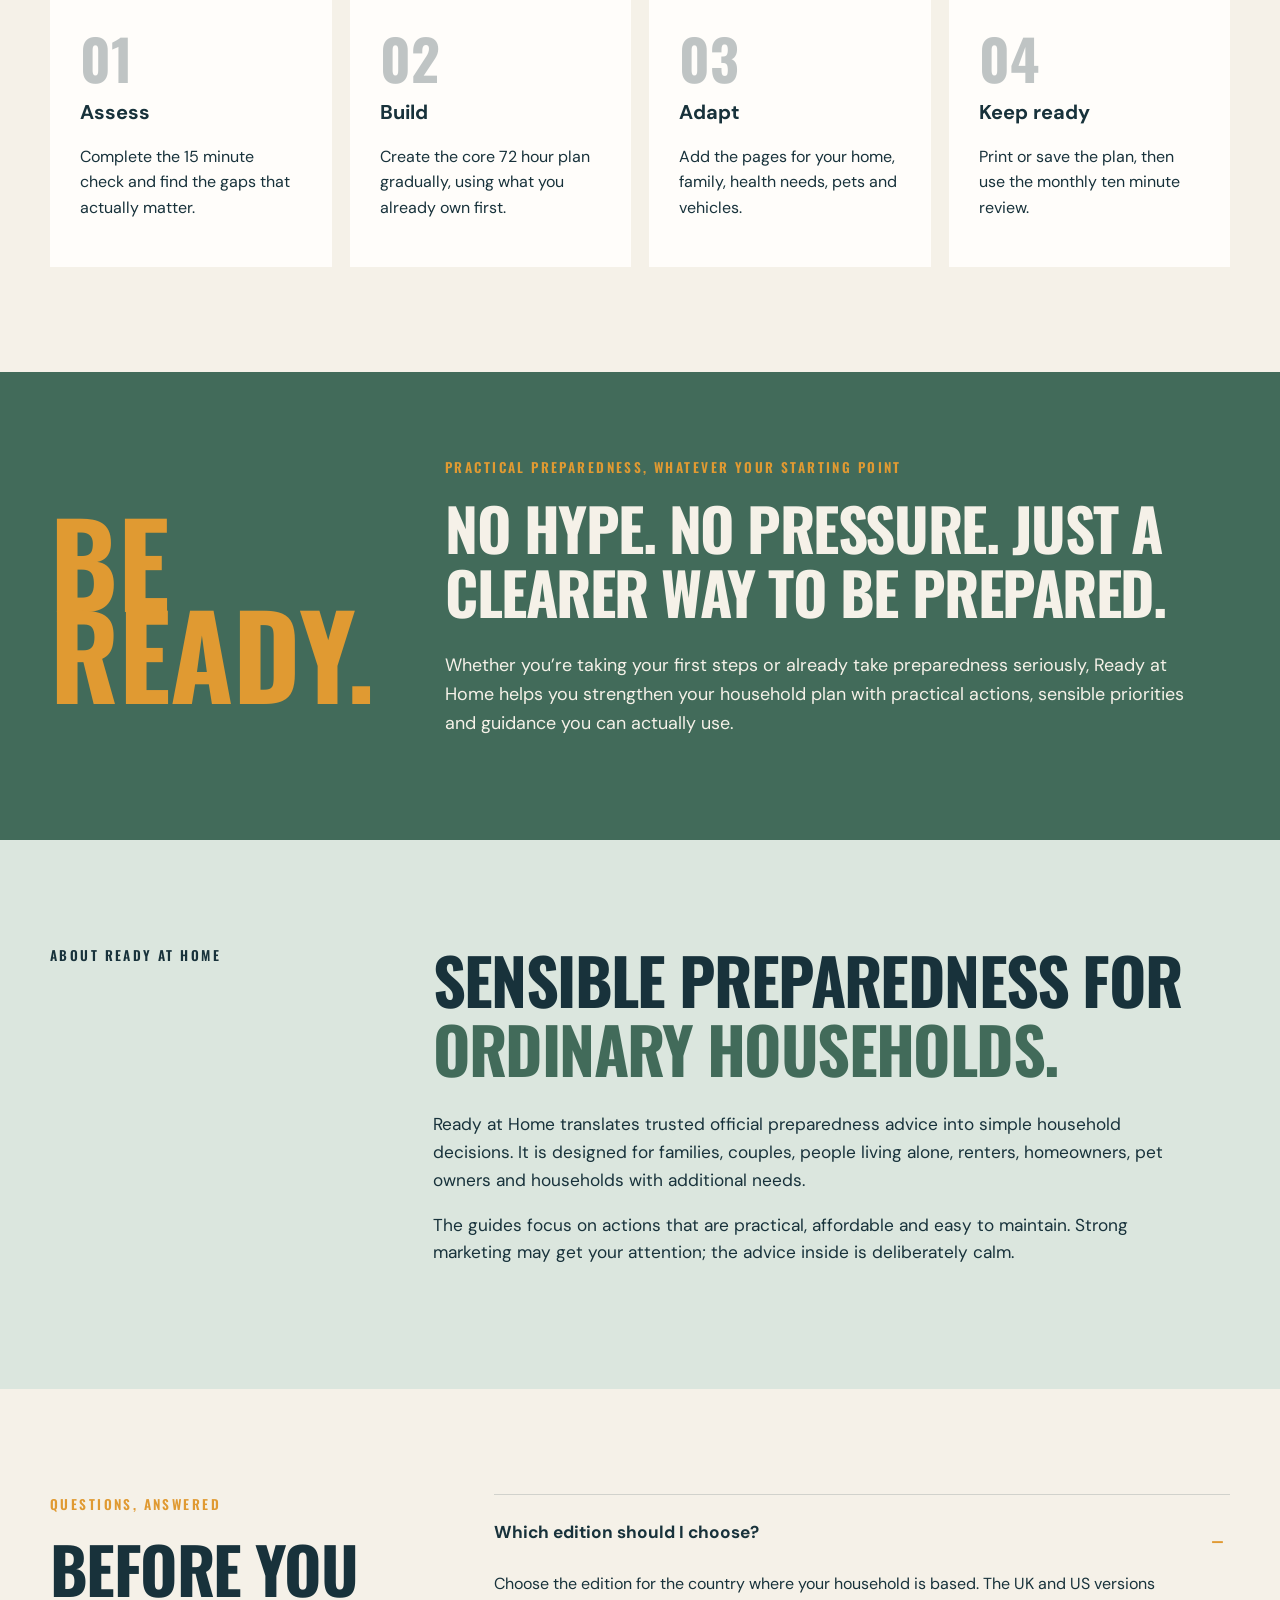
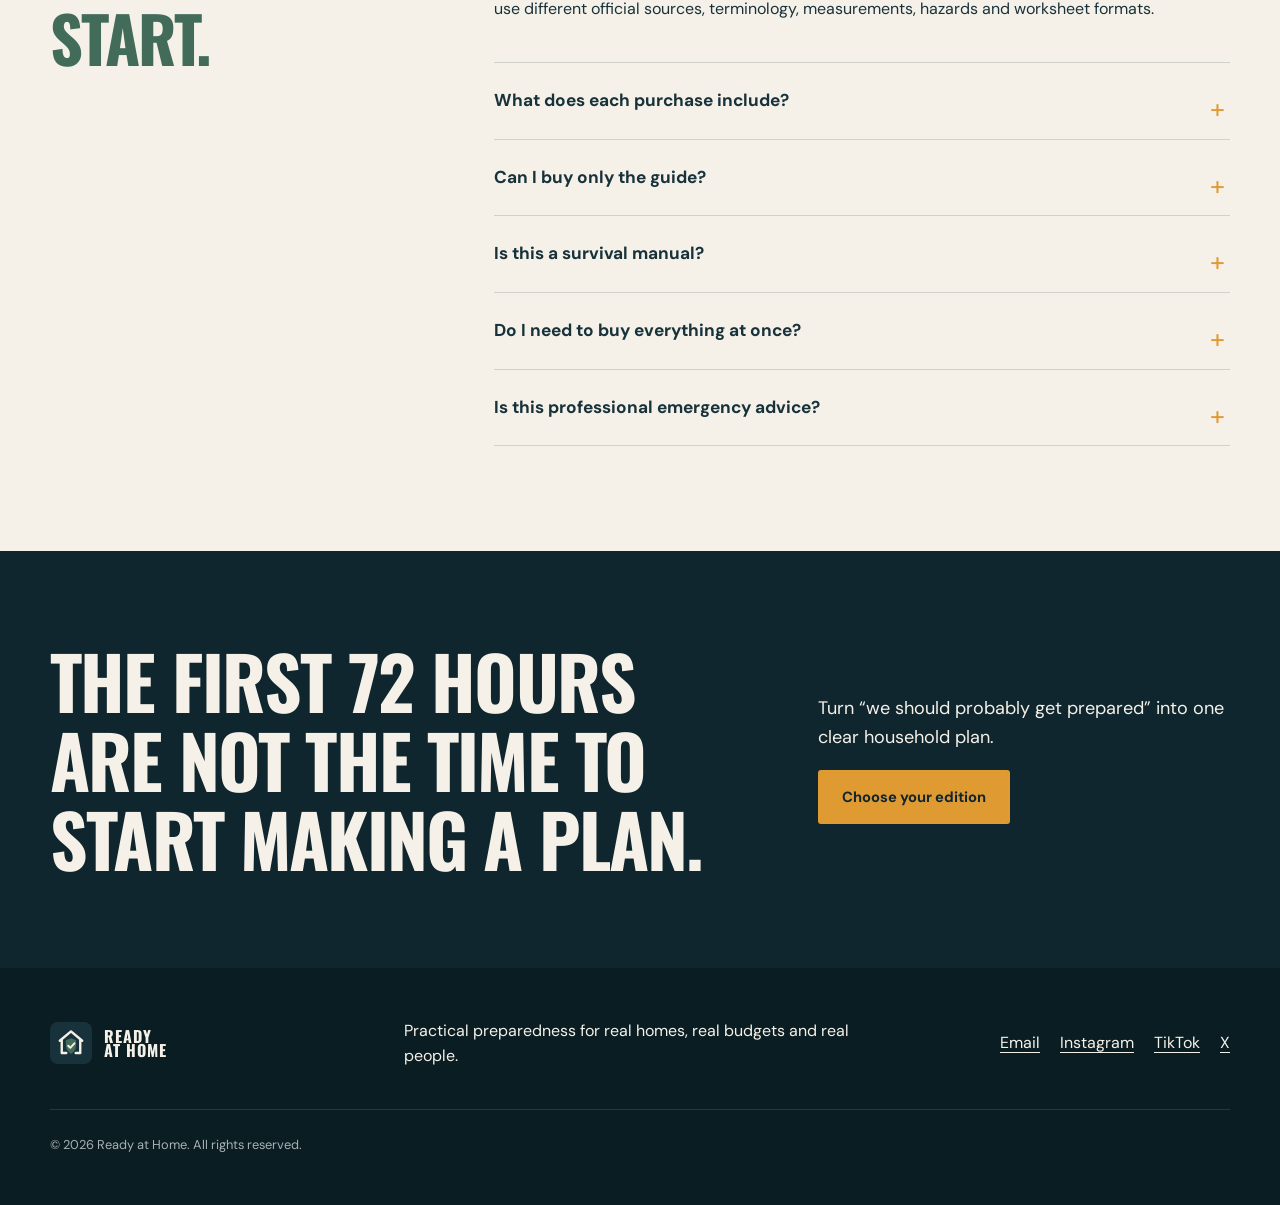
==== commit 0293c355: "Bake latest homepage visual changes into HTML" ====
--- a/index.html
+++ b/index.html
@@ -18,7 +18,7 @@
   <link rel="preconnect" href="https://fonts.googleapis.com">
   <link rel="preconnect" href="https://fonts.gstatic.com" crossorigin>
   <link href="https://fonts.googleapis.com/css2?family=DM+Sans:wght@400;500;600;700&amp;family=Oswald:wght@500;600;700&amp;display=swap" rel="stylesheet">
-  <link rel="stylesheet" href="styles.css">
+  <link rel="stylesheet" href="styles.css?v=20260916-2">
 </head>
 <body>
   <a class="skip-link" href="#main">Skip to content</a>
@@ -57,8 +57,8 @@
         <div class="hero-visual hero-visual--dual" aria-label="Ready at Home UK and US guide and workbook bundles">
           <div class="sun-disc"></div>
           <div class="bundle-pair">
-            <img class="bundle-image bundle-image--uk" src="assets/ready-at-home-uk-guide-workbook.png" width="1600" height="1600" alt="Ready at Home UK Edition 34-page guide and 18-page workbook" fetchpriority="high" decoding="async">
-            <img class="bundle-image bundle-image--us" src="assets/ready-at-home-us-guide-workbook.png" width="1600" height="1600" alt="Ready at Home US Edition 34-page guide and 18-page workbook" decoding="async">
+            <img class="bundle-image bundle-image--uk" style="transform:none" src="assets/ready-at-home-uk-guide-workbook.png" width="1600" height="1600" alt="Ready at Home UK Edition 34-page guide and 18-page workbook" fetchpriority="high" decoding="async">
+            <img class="bundle-image bundle-image--us" style="transform:none" src="assets/ready-at-home-us-guide-workbook.png" width="1600" height="1600" alt="Ready at Home US Edition 34-page guide and 18-page workbook" decoding="async">
           </div>
         </div>
       </div>
@@ -134,7 +134,7 @@
 
     <section class="inside section-pad" id="inside"><div class="shell"><div class="section-heading-row"><div><p class="eyebrow">WHAT’S INSIDE</p><h2>From vague intention to <em>finished plan.</em></h2></div><p>Use only the pages that apply to your household. You don’t need to complete everything in one sitting.</p></div><div class="inside-grid"><article><span>01</span><h3>Assess</h3><p>Complete the 15 minute check and find the gaps that actually matter.</p></article><article><span>02</span><h3>Build</h3><p>Create the core 72 hour plan gradually, using what you already own first.</p></article><article><span>03</span><h3>Adapt</h3><p>Add the pages for your home, family, health needs, pets and vehicles.</p></article><article><span>04</span><h3>Keep ready</h3><p>Print or save the plan, then use the monthly ten minute review.</p></article></div></div></section>
 
-    <section class="not-doomsday"><div class="shell statement-grid"><div class="statement-mark" aria-hidden="true">BE<br>READY.</div><div><p class="eyebrow amber">PRACTICAL PREPAREDNESS, WHATEVER YOUR STARTING POINT</p><h2>No hype. No pressure. Just a clearer way to be prepared.</h2><p>Whether you’re taking your first steps or already take preparedness seriously, Ready at Home helps you strengthen your household plan with practical actions, sensible priorities and guidance you can actually use.</p></div></div></section>
+    <section class="not-doomsday"><div class="shell statement-grid"><div class="statement-mark" style="transform:none" aria-hidden="true">BE<br>READY.</div><div><p class="eyebrow amber">PRACTICAL PREPAREDNESS, WHATEVER YOUR STARTING POINT</p><h2>No hype. No pressure. Just a clearer way to be prepared.</h2><p>Whether you’re taking your first steps or already take preparedness seriously, Ready at Home helps you strengthen your household plan with practical actions, sensible priorities and guidance you can actually use.</p></div></div></section>
 
     <section class="about section-pad"><div class="shell about-grid"><p class="eyebrow">ABOUT READY AT HOME</p><div><h2>Sensible preparedness for <em>ordinary households.</em></h2><p>Ready at Home translates trusted official preparedness advice into simple household decisions. It is designed for families, couples, people living alone, renters, homeowners, pet owners and households with additional needs.</p><p>The guides focus on actions that are practical, affordable and easy to maintain. Strong marketing may get your attention; the advice inside is deliberately calm.</p></div></div></section>
 
@@ -144,6 +144,6 @@
   </main>
 
   <footer><div class="shell footer-grid"><div class="brand footer-brand"><img src="assets/logo.svg" alt="" width="42" height="42"><span>READY<br>AT HOME</span></div><p>Practical preparedness for real homes, real budgets and real people.</p><div class="social-links"><a href="mailto:hello@getreadyathome.com">Email</a><a href="https://www.instagram.com/readyathomeprep/">Instagram</a><a href="https://www.tiktok.com/@readyathomeprep">TikTok</a><a href="https://x.com/readyathomeprep">X</a></div><p class="copyright">© <span id="year"></span> Ready at Home. All rights reserved.</p></div></footer>
-  <script src="script.js"></script>
+  <script src="script.js?v=20260916-2"></script>
 </body>
 </html>
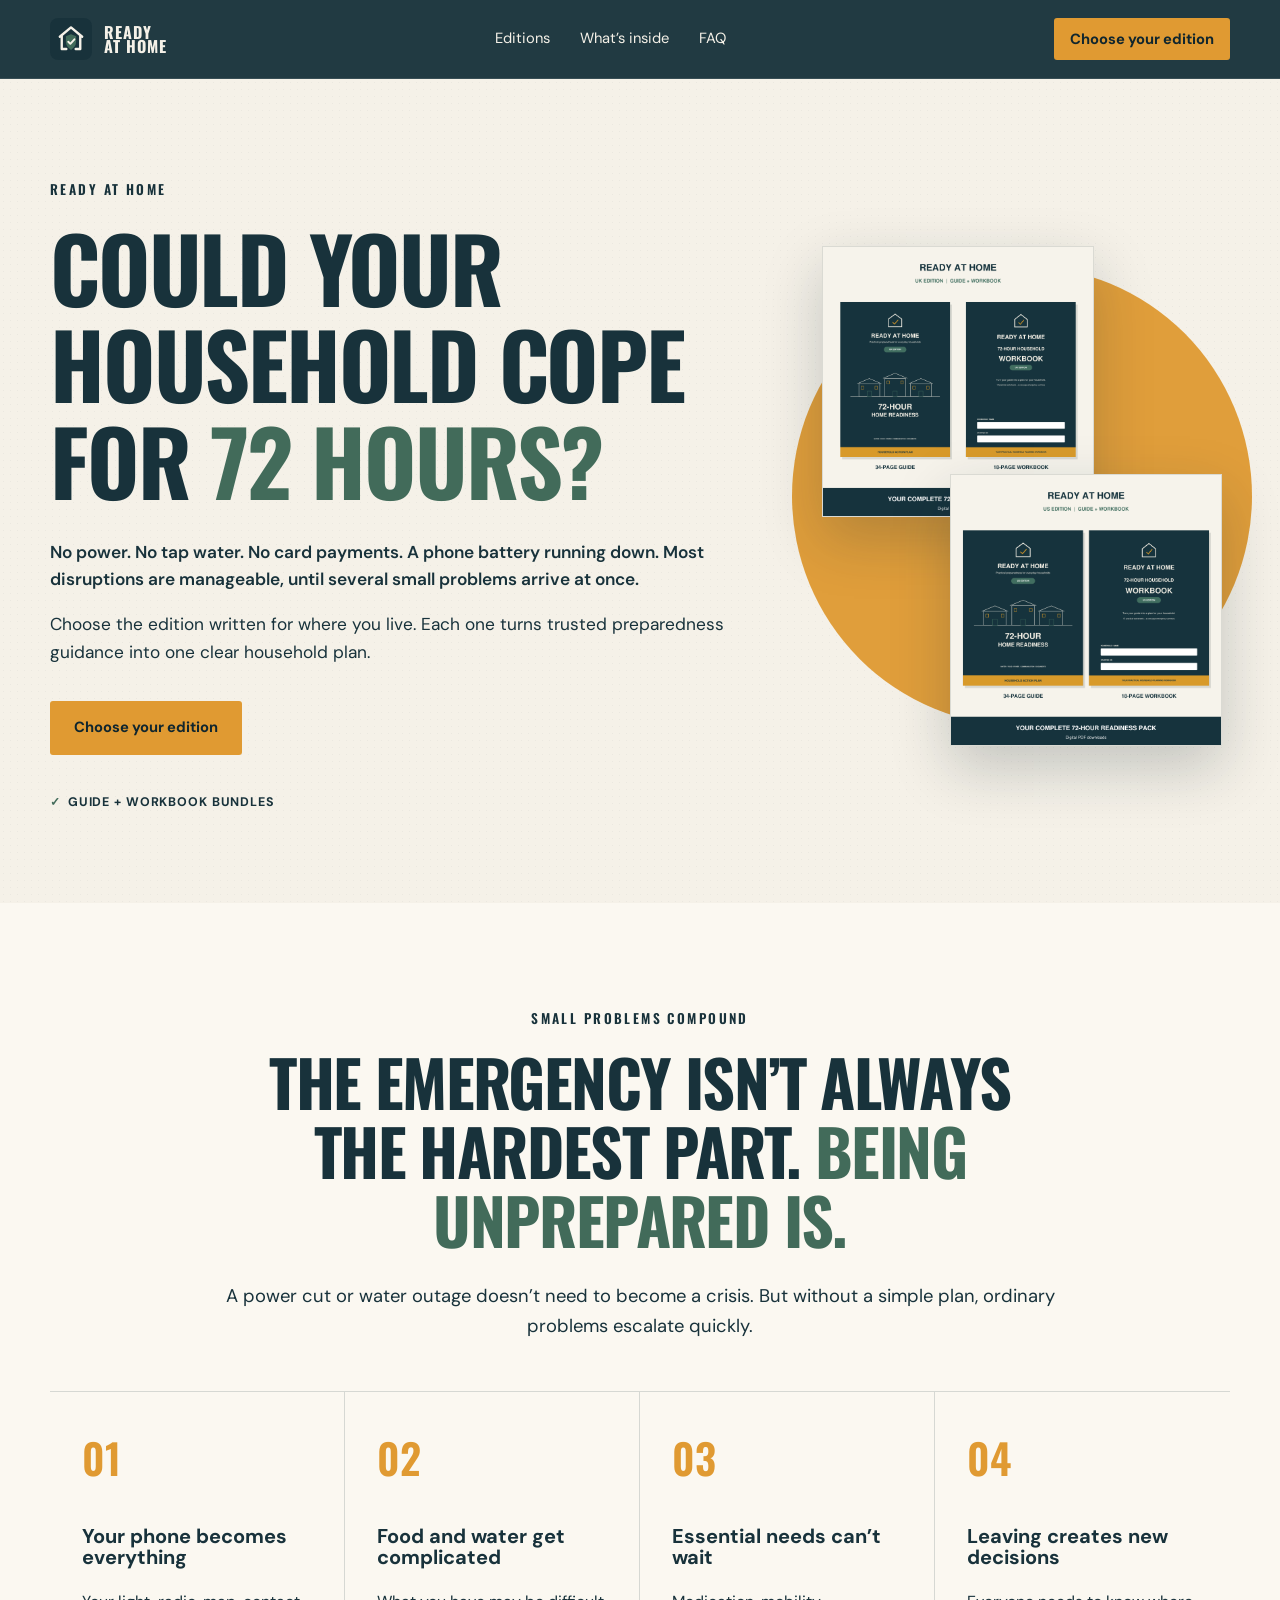
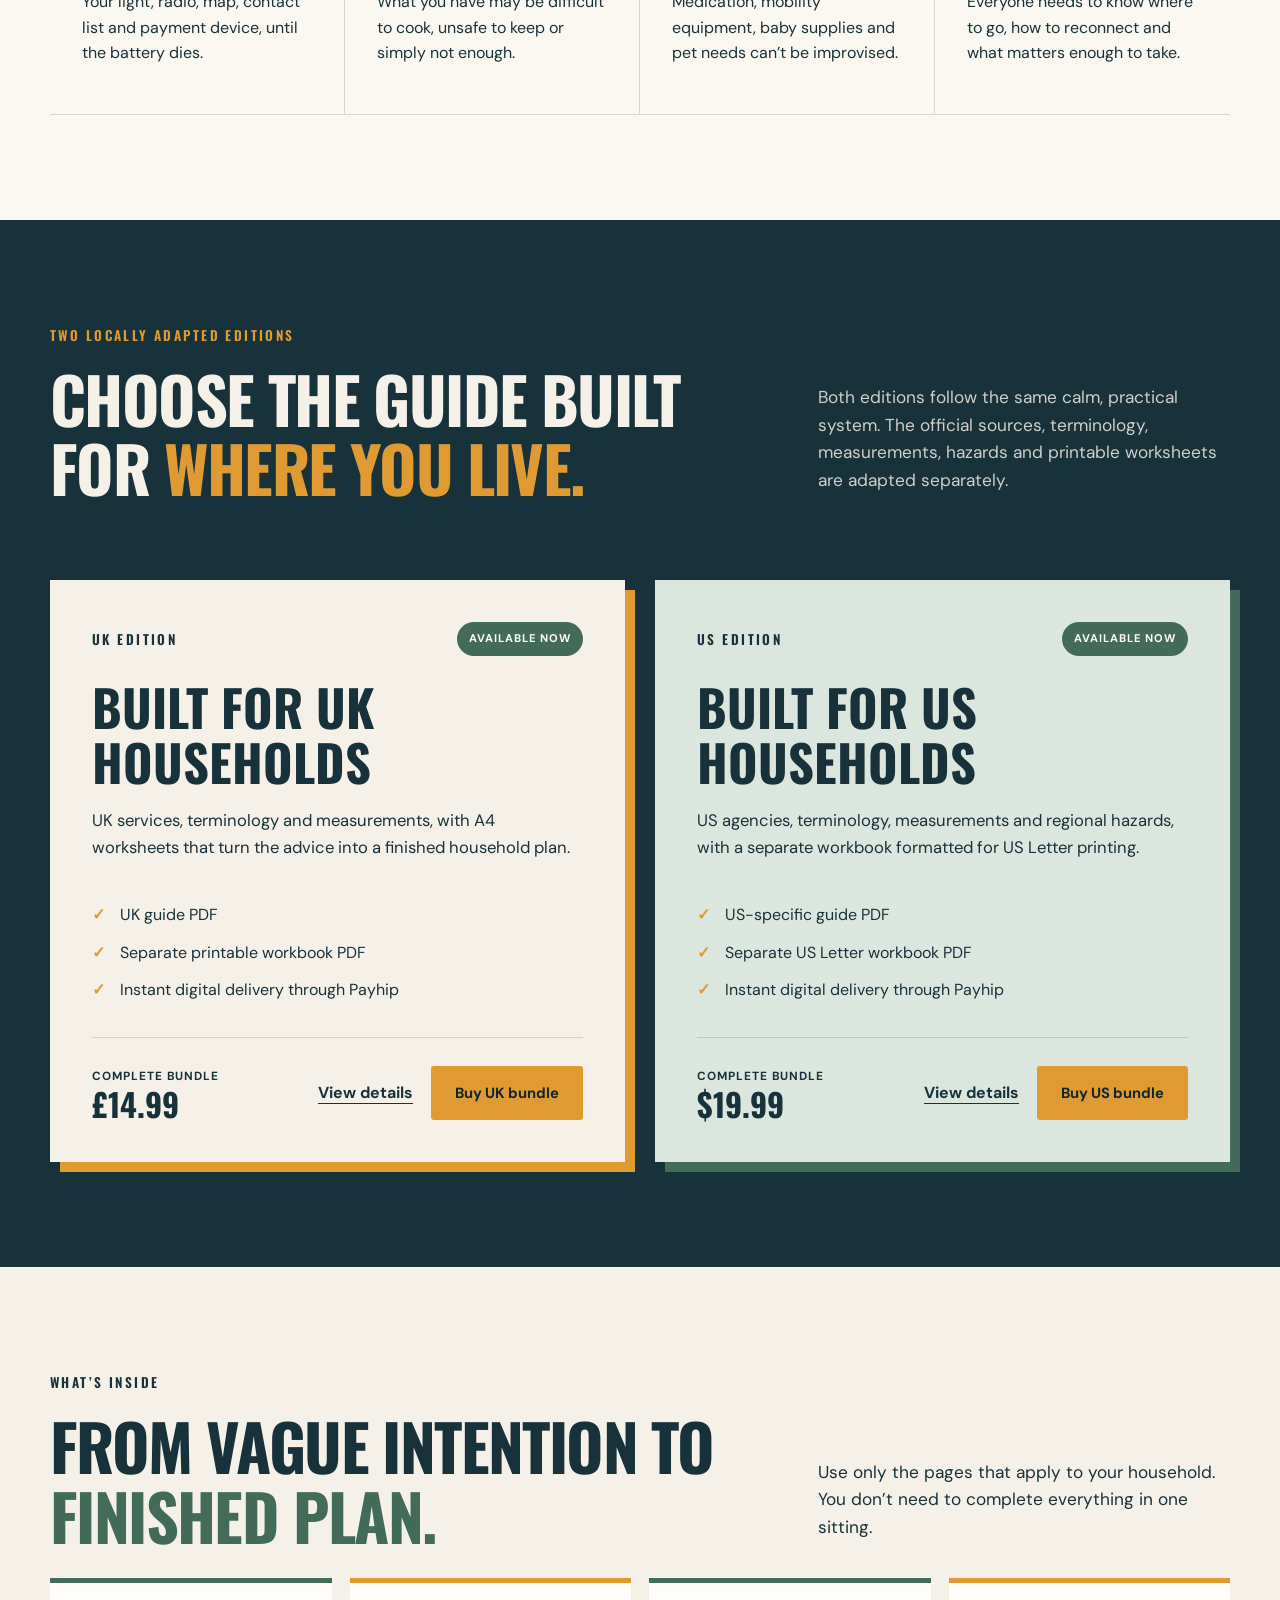
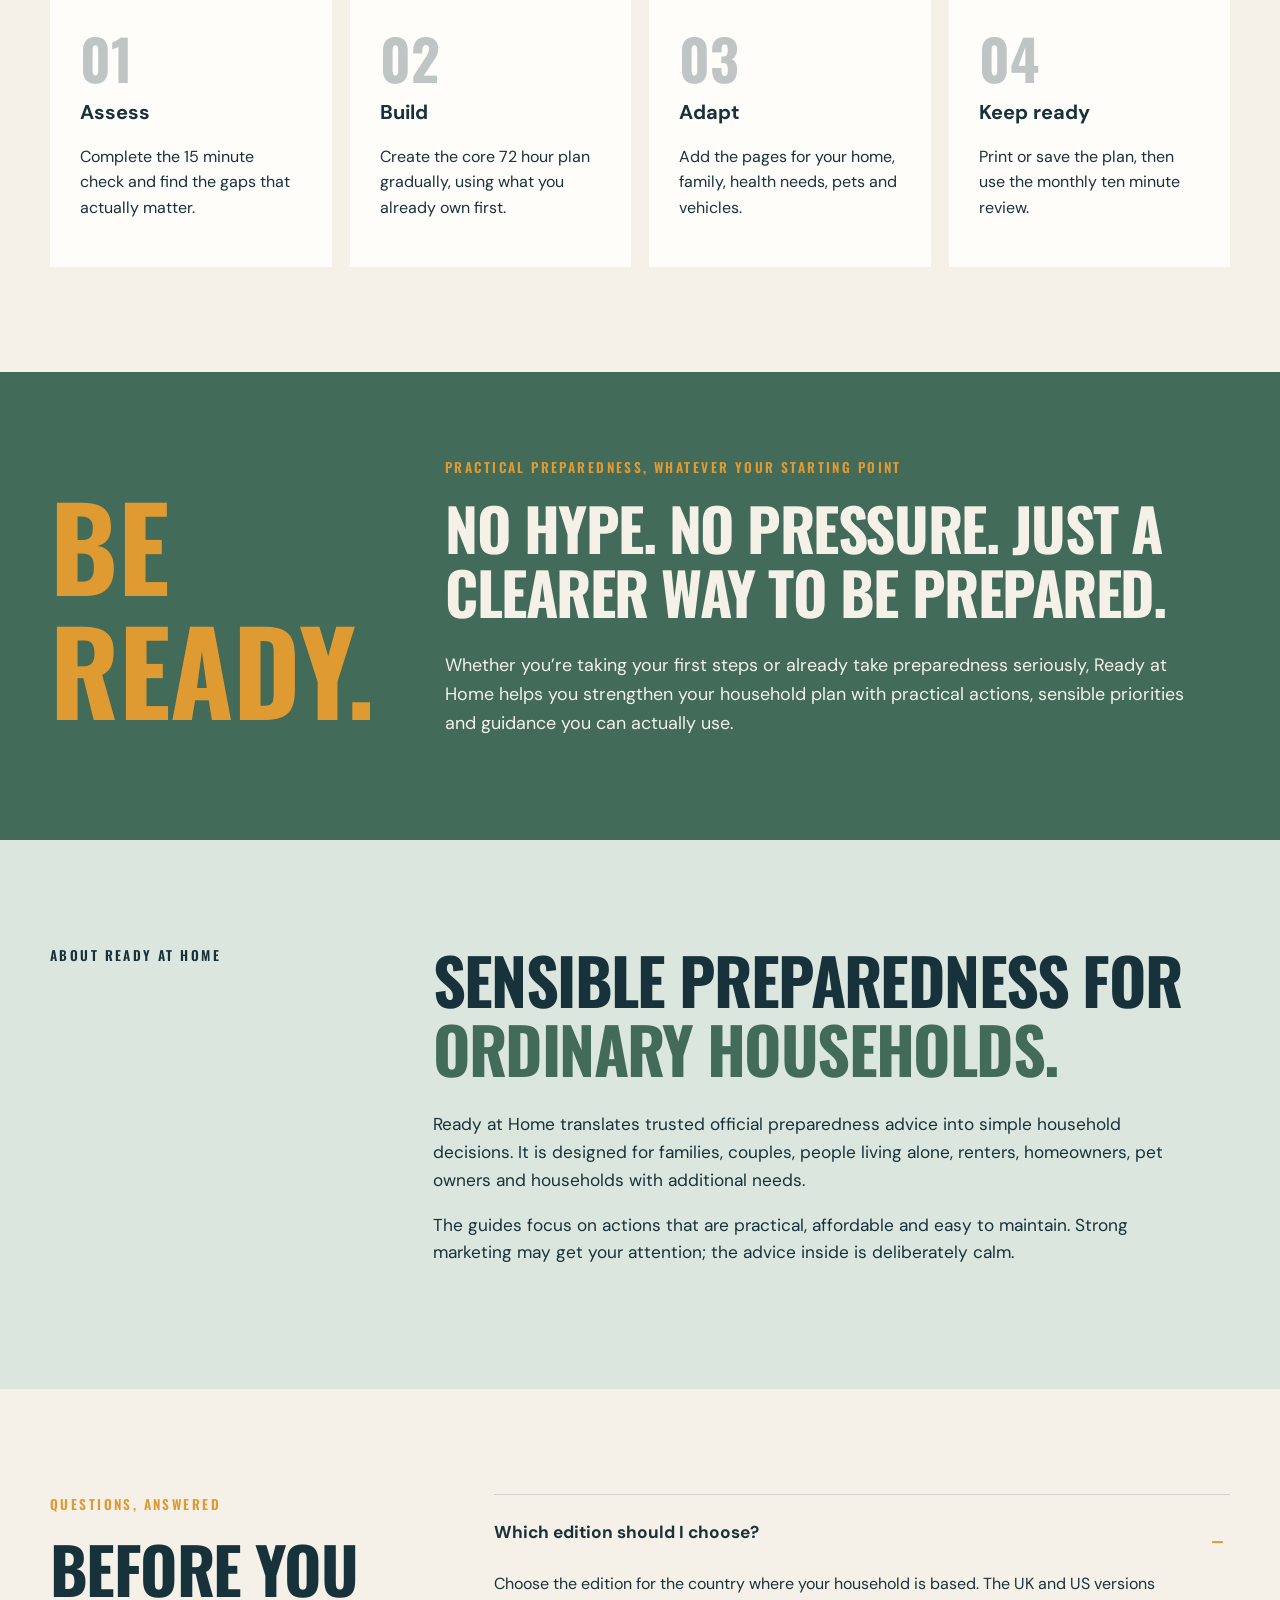
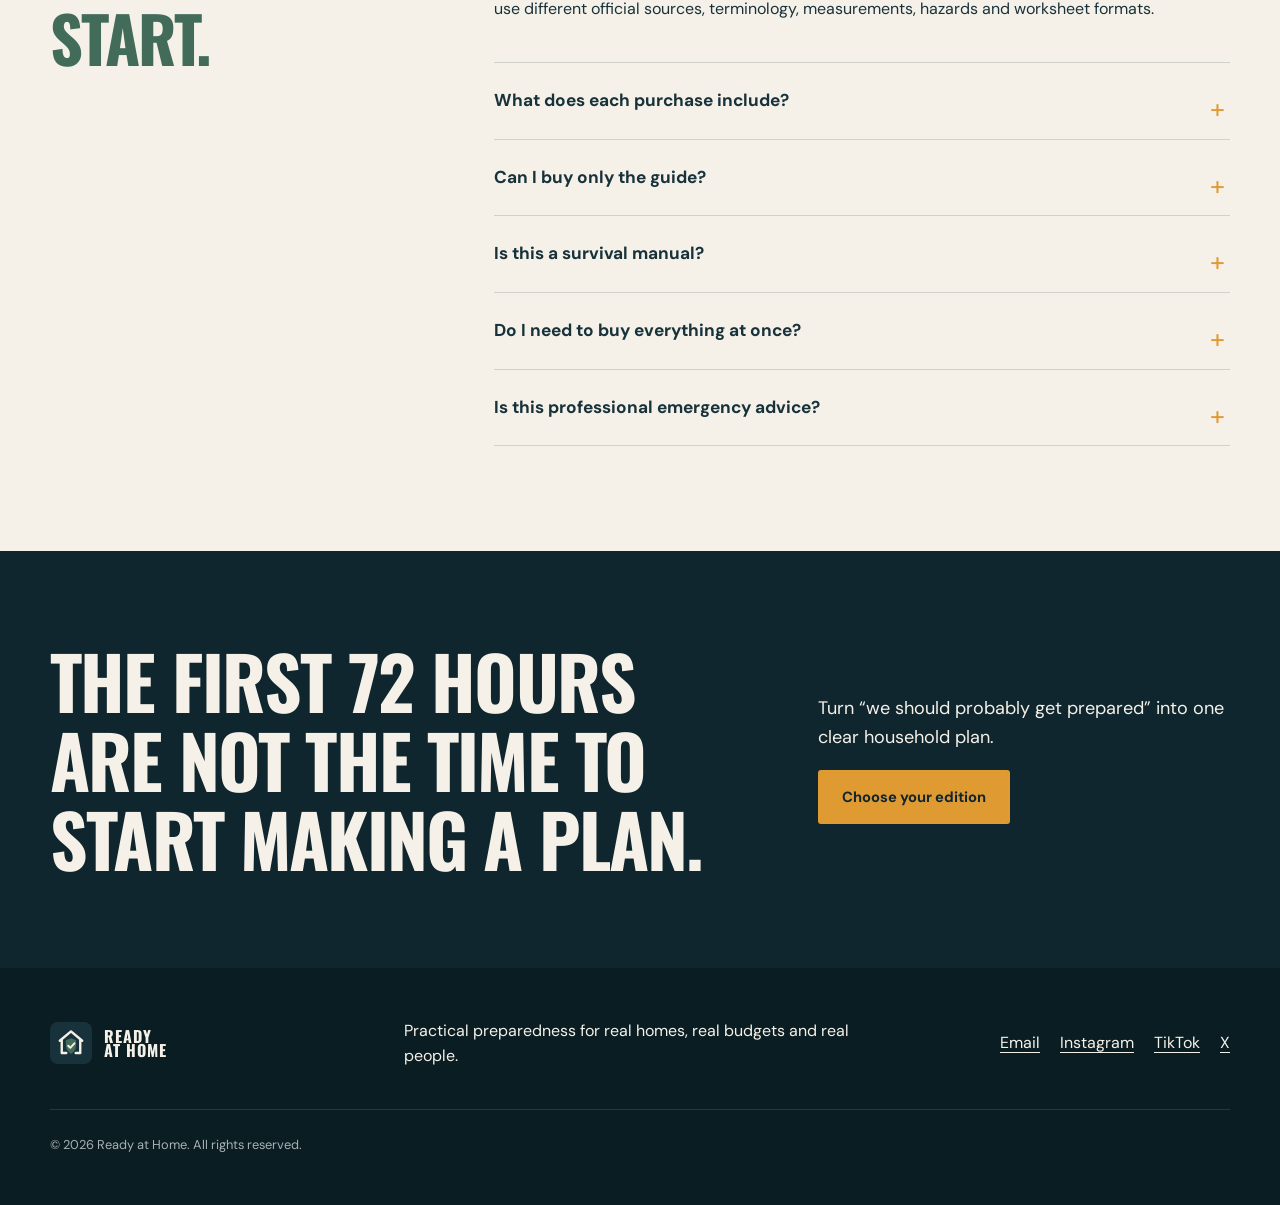
==== commit 5b9190a8: "Increase BE READY line spacing" ====
--- a/index.html
+++ b/index.html
@@ -134,7 +134,7 @@
 
     <section class="inside section-pad" id="inside"><div class="shell"><div class="section-heading-row"><div><p class="eyebrow">WHAT’S INSIDE</p><h2>From vague intention to <em>finished plan.</em></h2></div><p>Use only the pages that apply to your household. You don’t need to complete everything in one sitting.</p></div><div class="inside-grid"><article><span>01</span><h3>Assess</h3><p>Complete the 15 minute check and find the gaps that actually matter.</p></article><article><span>02</span><h3>Build</h3><p>Create the core 72 hour plan gradually, using what you already own first.</p></article><article><span>03</span><h3>Adapt</h3><p>Add the pages for your home, family, health needs, pets and vehicles.</p></article><article><span>04</span><h3>Keep ready</h3><p>Print or save the plan, then use the monthly ten minute review.</p></article></div></div></section>
 
-    <section class="not-doomsday"><div class="shell statement-grid"><div class="statement-mark" style="transform:none" aria-hidden="true">BE<br>READY.</div><div><p class="eyebrow amber">PRACTICAL PREPAREDNESS, WHATEVER YOUR STARTING POINT</p><h2>No hype. No pressure. Just a clearer way to be prepared.</h2><p>Whether you’re taking your first steps or already take preparedness seriously, Ready at Home helps you strengthen your household plan with practical actions, sensible priorities and guidance you can actually use.</p></div></div></section>
+    <section class="not-doomsday"><div class="shell statement-grid"><div class="statement-mark" style="transform:none;line-height:1.08" aria-hidden="true">BE<br>READY.</div><div><p class="eyebrow amber">PRACTICAL PREPAREDNESS, WHATEVER YOUR STARTING POINT</p><h2>No hype. No pressure. Just a clearer way to be prepared.</h2><p>Whether you’re taking your first steps or already take preparedness seriously, Ready at Home helps you strengthen your household plan with practical actions, sensible priorities and guidance you can actually use.</p></div></div></section>
 
     <section class="about section-pad"><div class="shell about-grid"><p class="eyebrow">ABOUT READY AT HOME</p><div><h2>Sensible preparedness for <em>ordinary households.</em></h2><p>Ready at Home translates trusted official preparedness advice into simple household decisions. It is designed for families, couples, people living alone, renters, homeowners, pet owners and households with additional needs.</p><p>The guides focus on actions that are practical, affordable and easy to maintain. Strong marketing may get your attention; the advice inside is deliberately calm.</p></div></div></section>
 
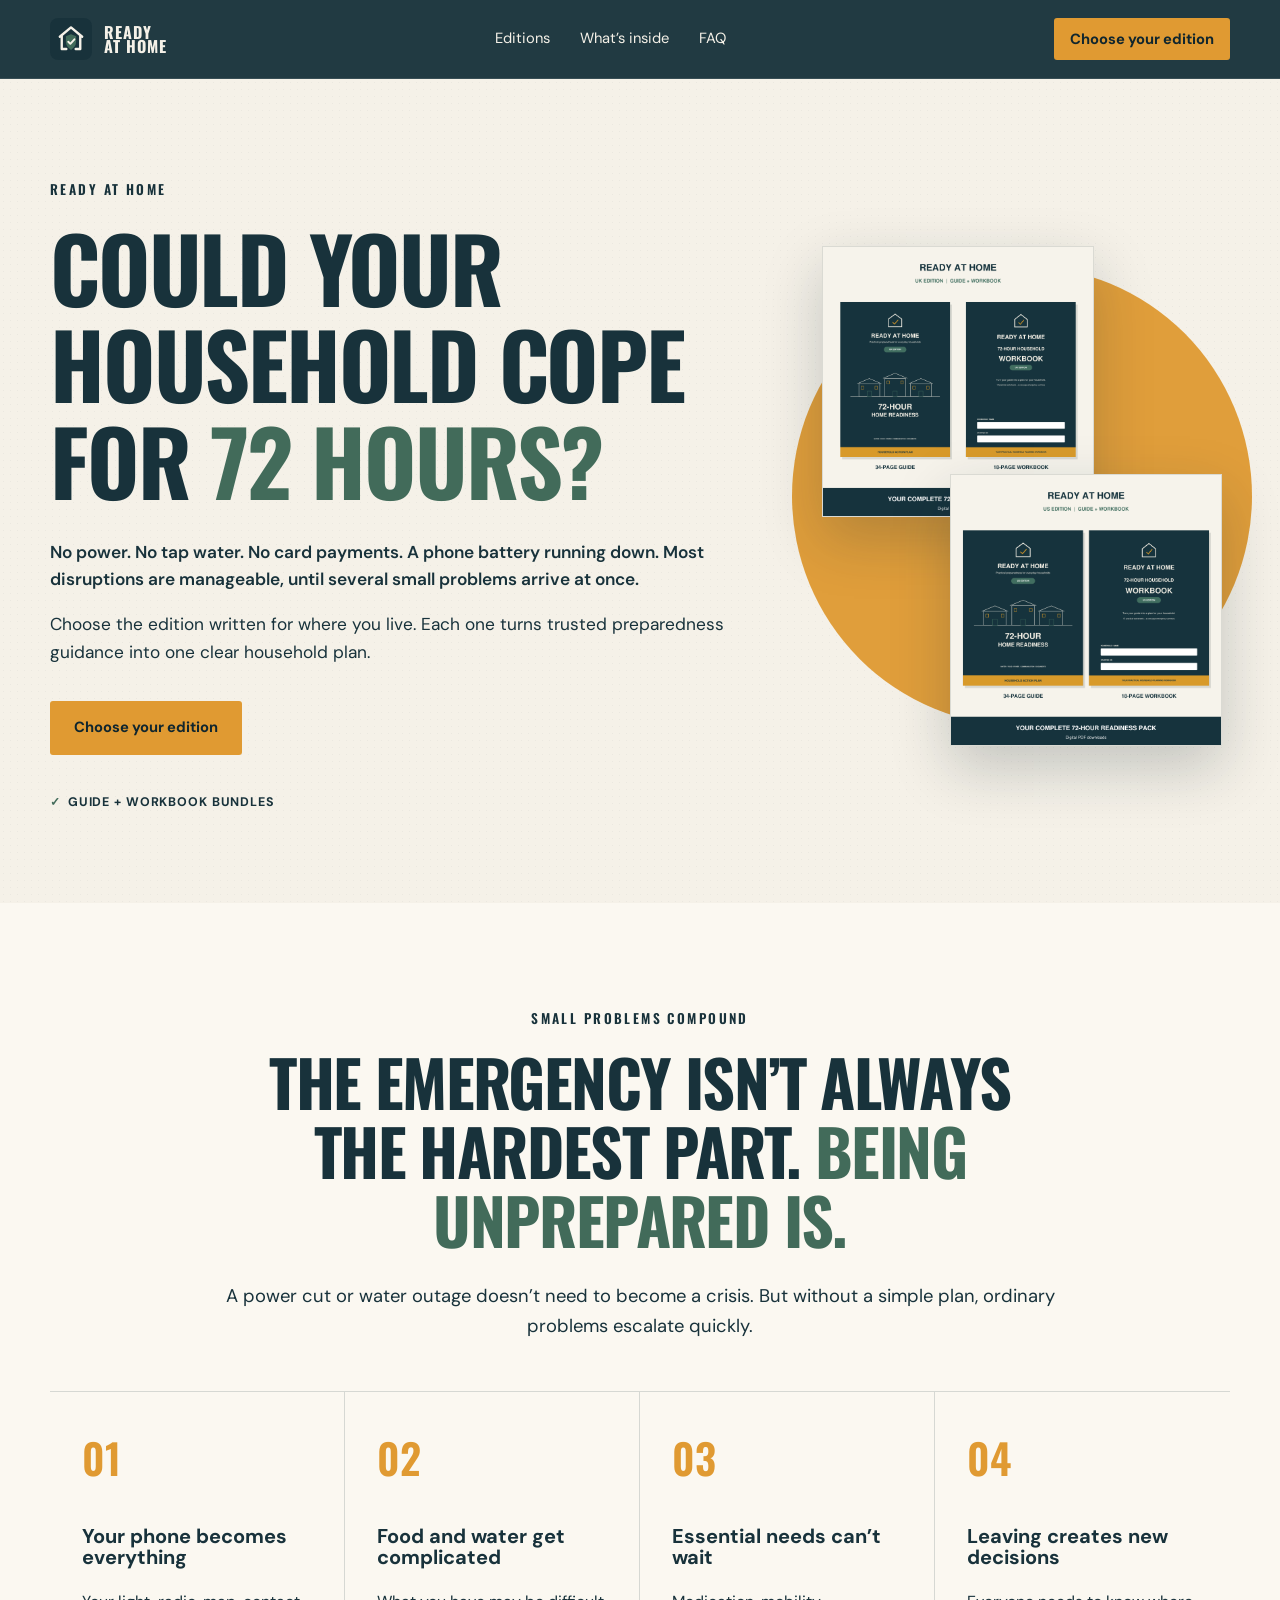
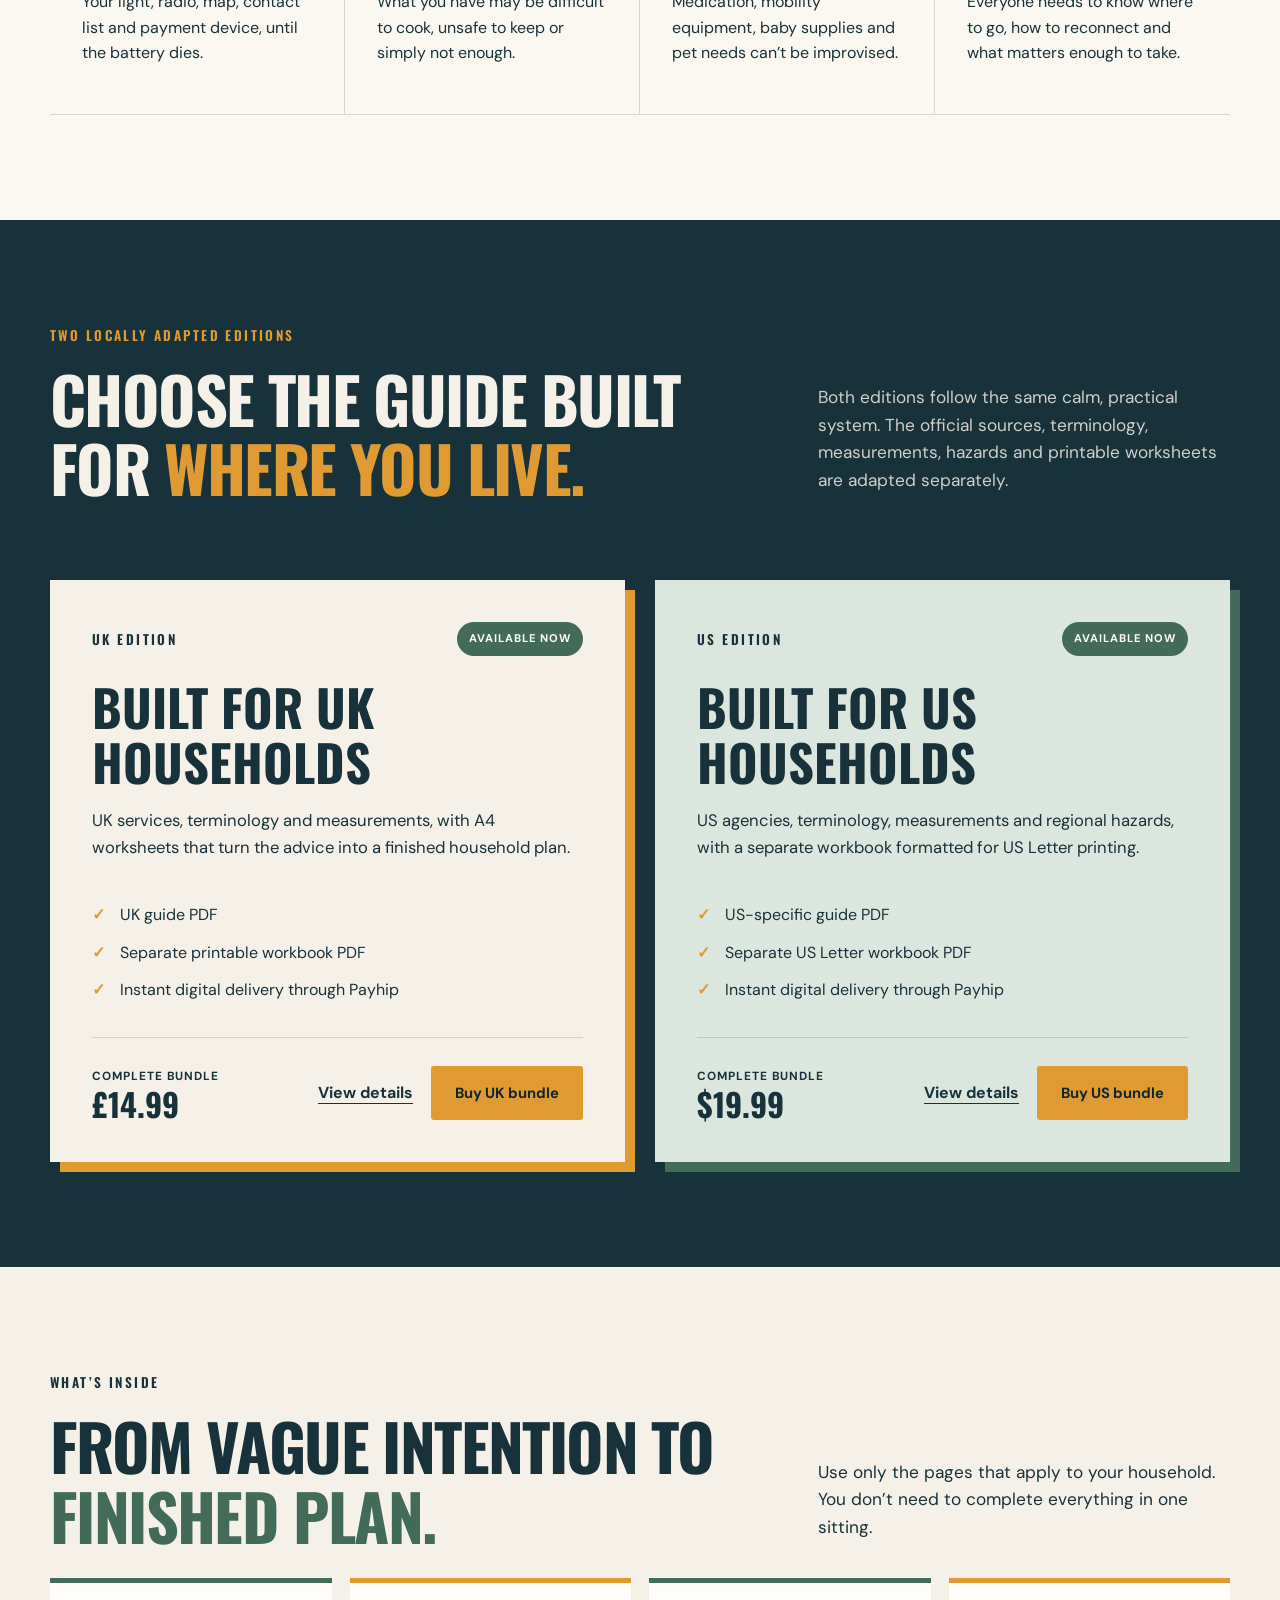
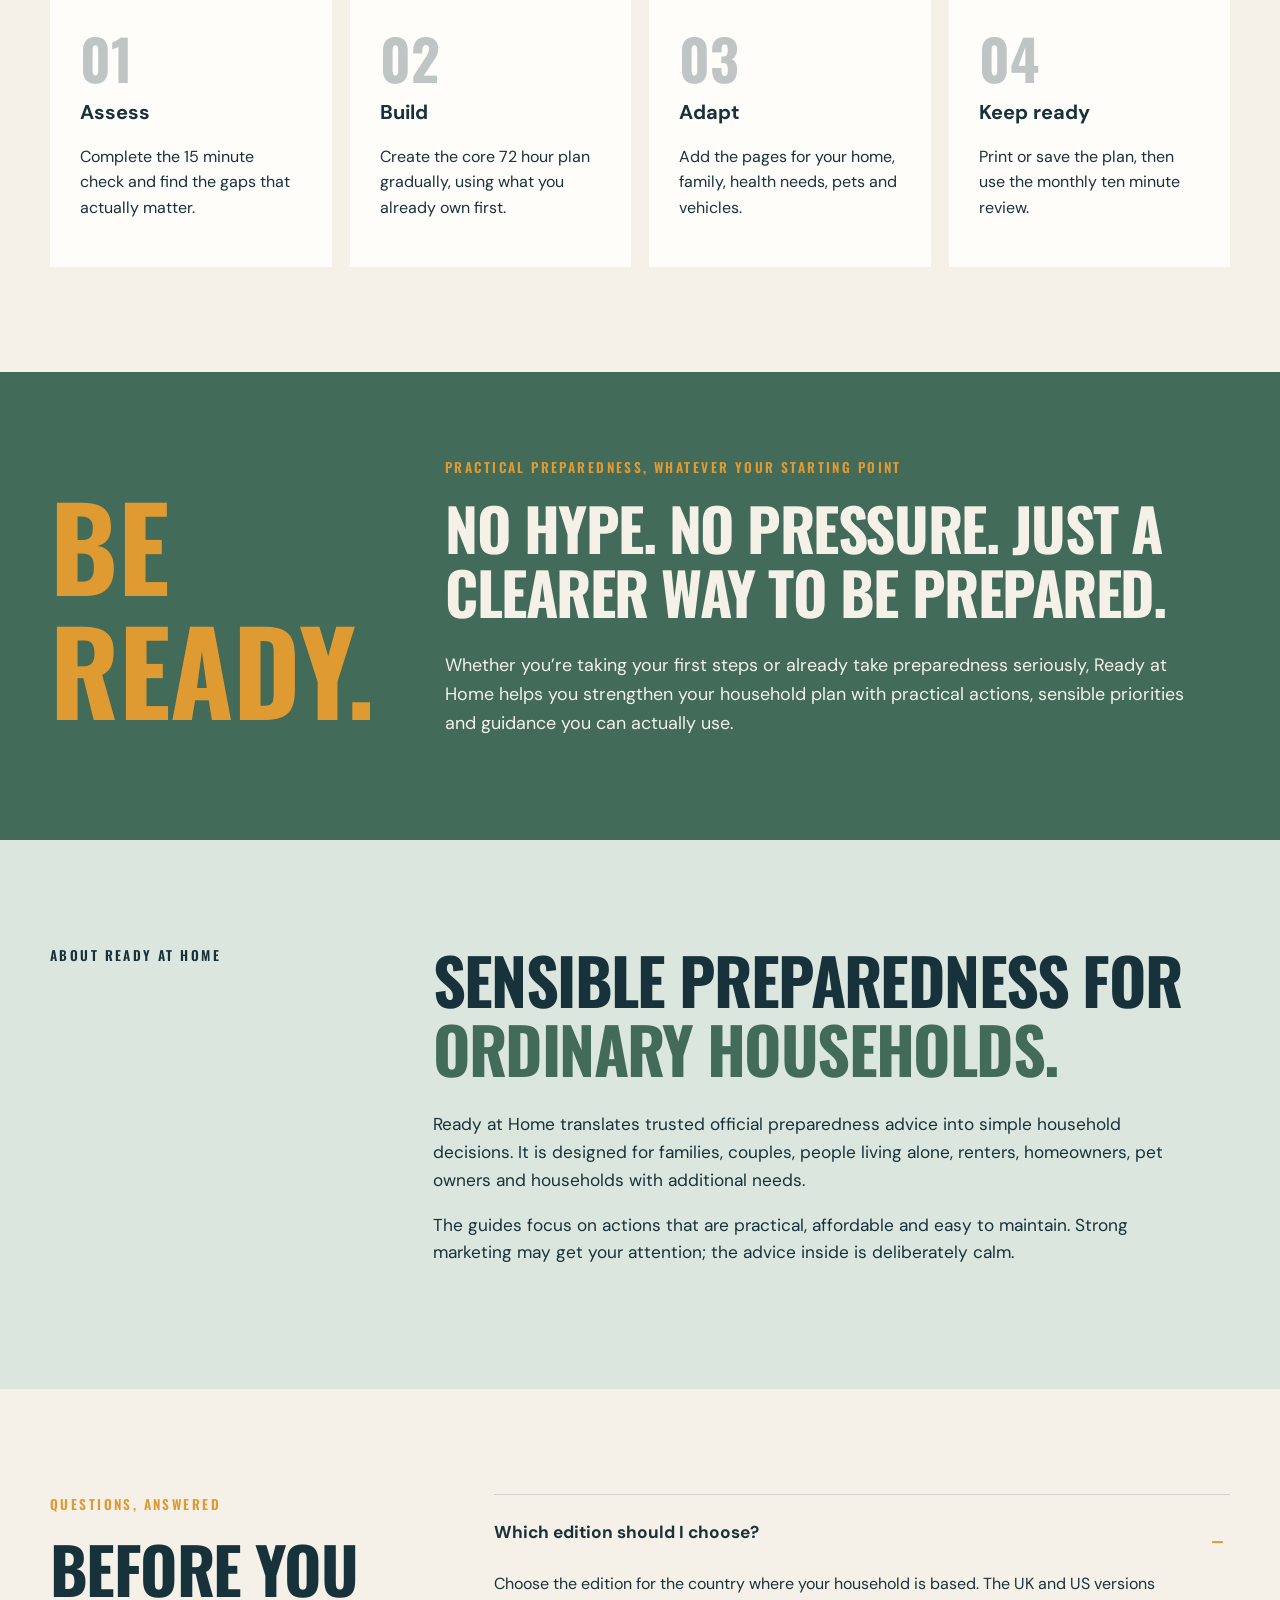
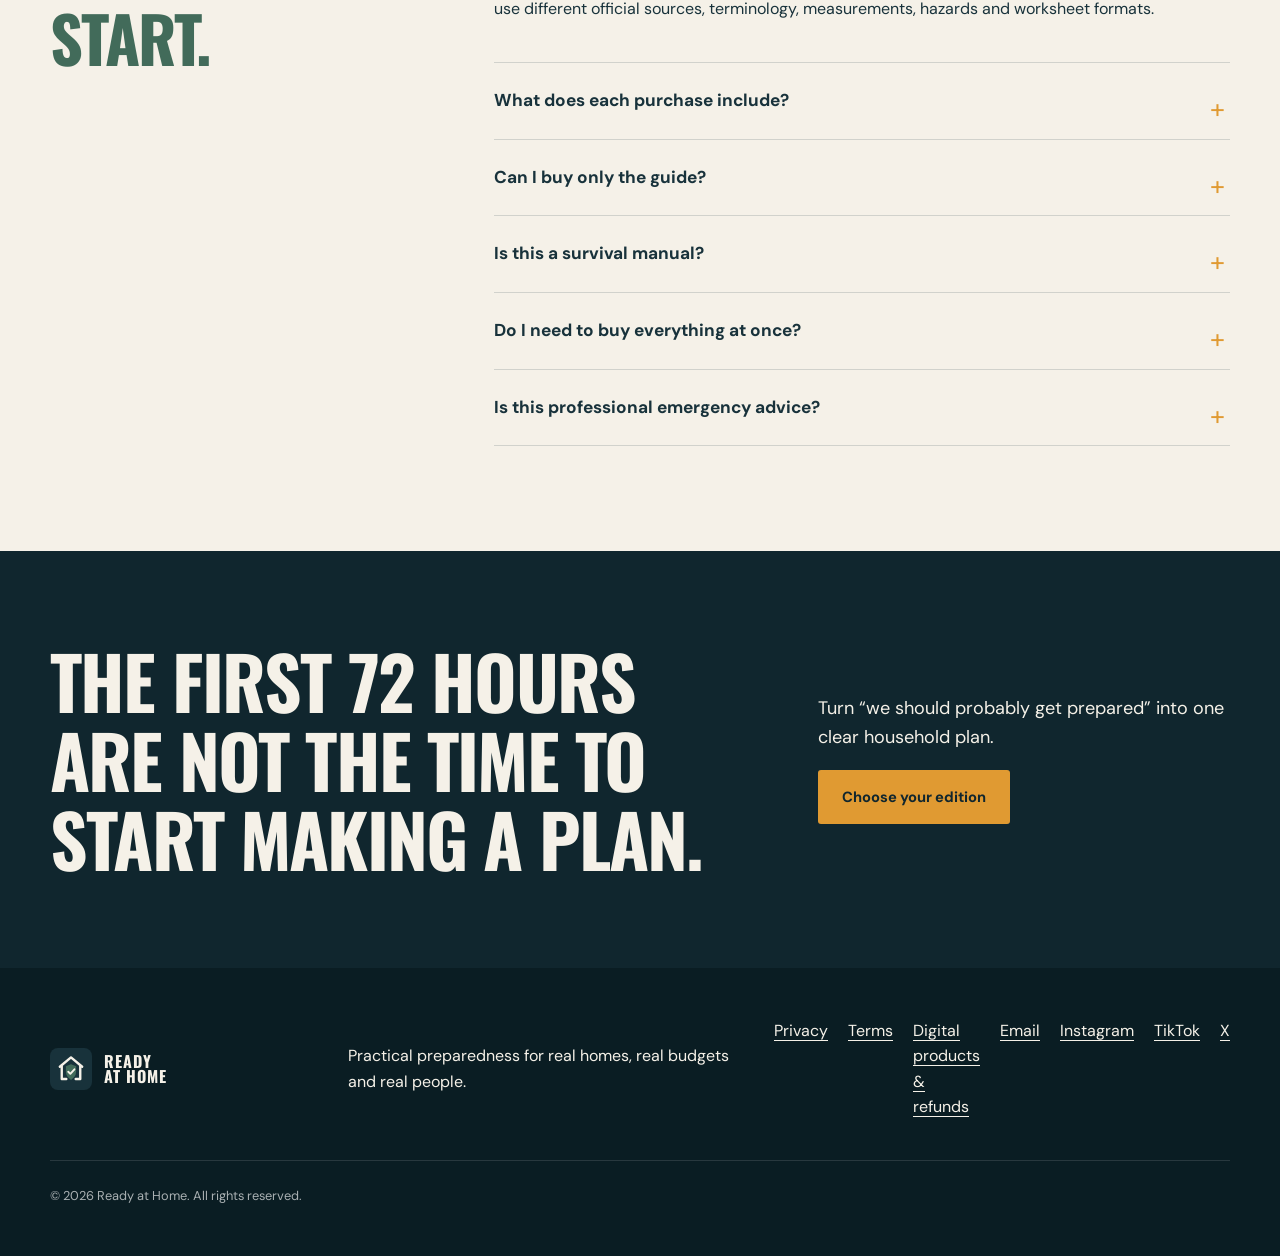
==== commit e582e634: "Add privacy terms and refund links to footer" ====
--- a/index.html
+++ b/index.html
@@ -143,7 +143,7 @@
     <section class="final-cta"><div class="shell final-grid"><h2>The first 72 hours are not the time to start making a plan.</h2><div><p>Turn “we should probably get prepared” into one clear household plan.</p><a class="button" href="#editions">Choose your edition</a></div></div></section>
   </main>
 
-  <footer><div class="shell footer-grid"><div class="brand footer-brand"><img src="assets/logo.svg" alt="" width="42" height="42"><span>READY<br>AT HOME</span></div><p>Practical preparedness for real homes, real budgets and real people.</p><div class="social-links"><a href="mailto:hello@getreadyathome.com">Email</a><a href="https://www.instagram.com/readyathomeprep/">Instagram</a><a href="https://www.tiktok.com/@readyathomeprep">TikTok</a><a href="https://x.com/readyathomeprep">X</a></div><p class="copyright">© <span id="year"></span> Ready at Home. All rights reserved.</p></div></footer>
+  <footer><div class="shell footer-grid"><div class="brand footer-brand"><img src="assets/logo.svg" alt="" width="42" height="42"><span>READY<br>AT HOME</span></div><p>Practical preparedness for real homes, real budgets and real people.</p><div class="social-links"><a href="privacy.html">Privacy</a><a href="terms.html">Terms</a><a href="refunds.html">Digital products &amp; refunds</a><a href="mailto:hello@getreadyathome.com">Email</a><a href="https://www.instagram.com/readyathomeprep/">Instagram</a><a href="https://www.tiktok.com/@readyathomeprep">TikTok</a><a href="https://x.com/readyathomeprep">X</a></div><p class="copyright">© <span id="year"></span> Ready at Home. All rights reserved.</p></div></footer>
   <script src="script.js?v=20260916-2"></script>
 </body>
 </html>
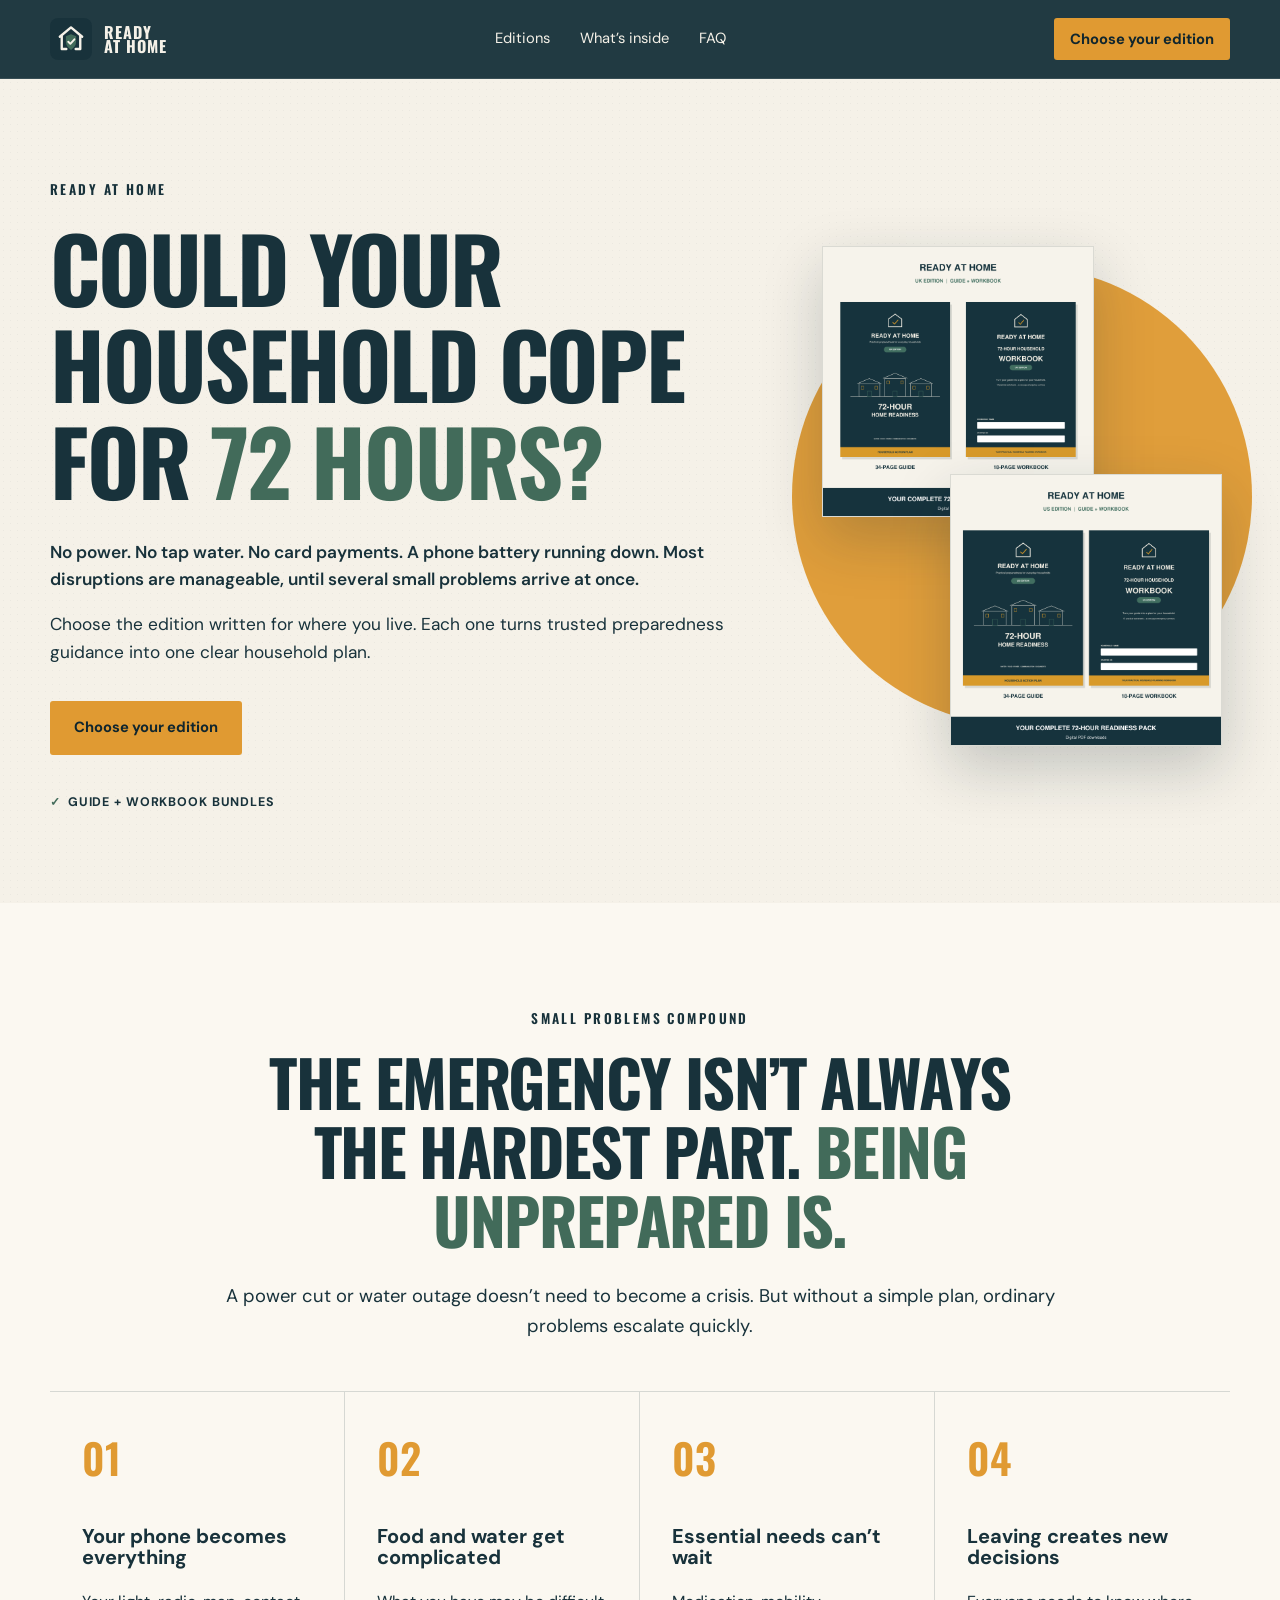
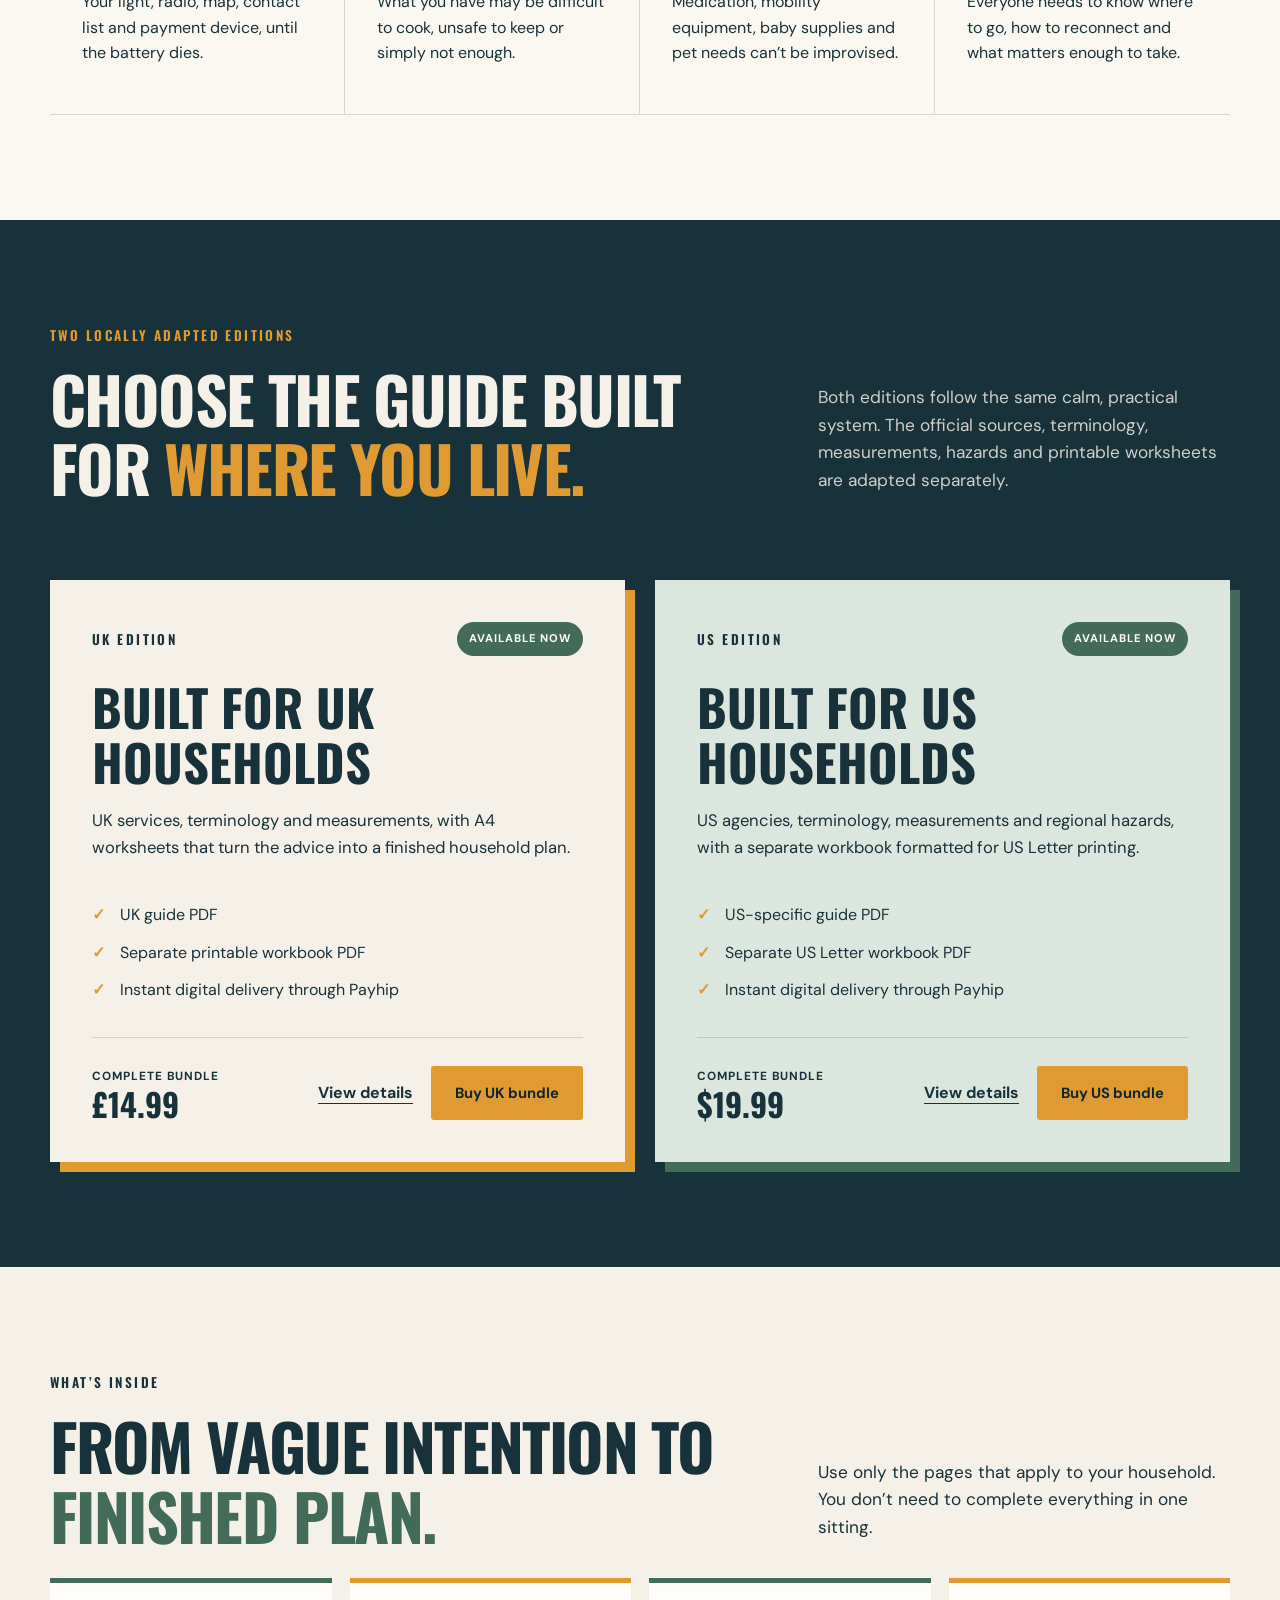
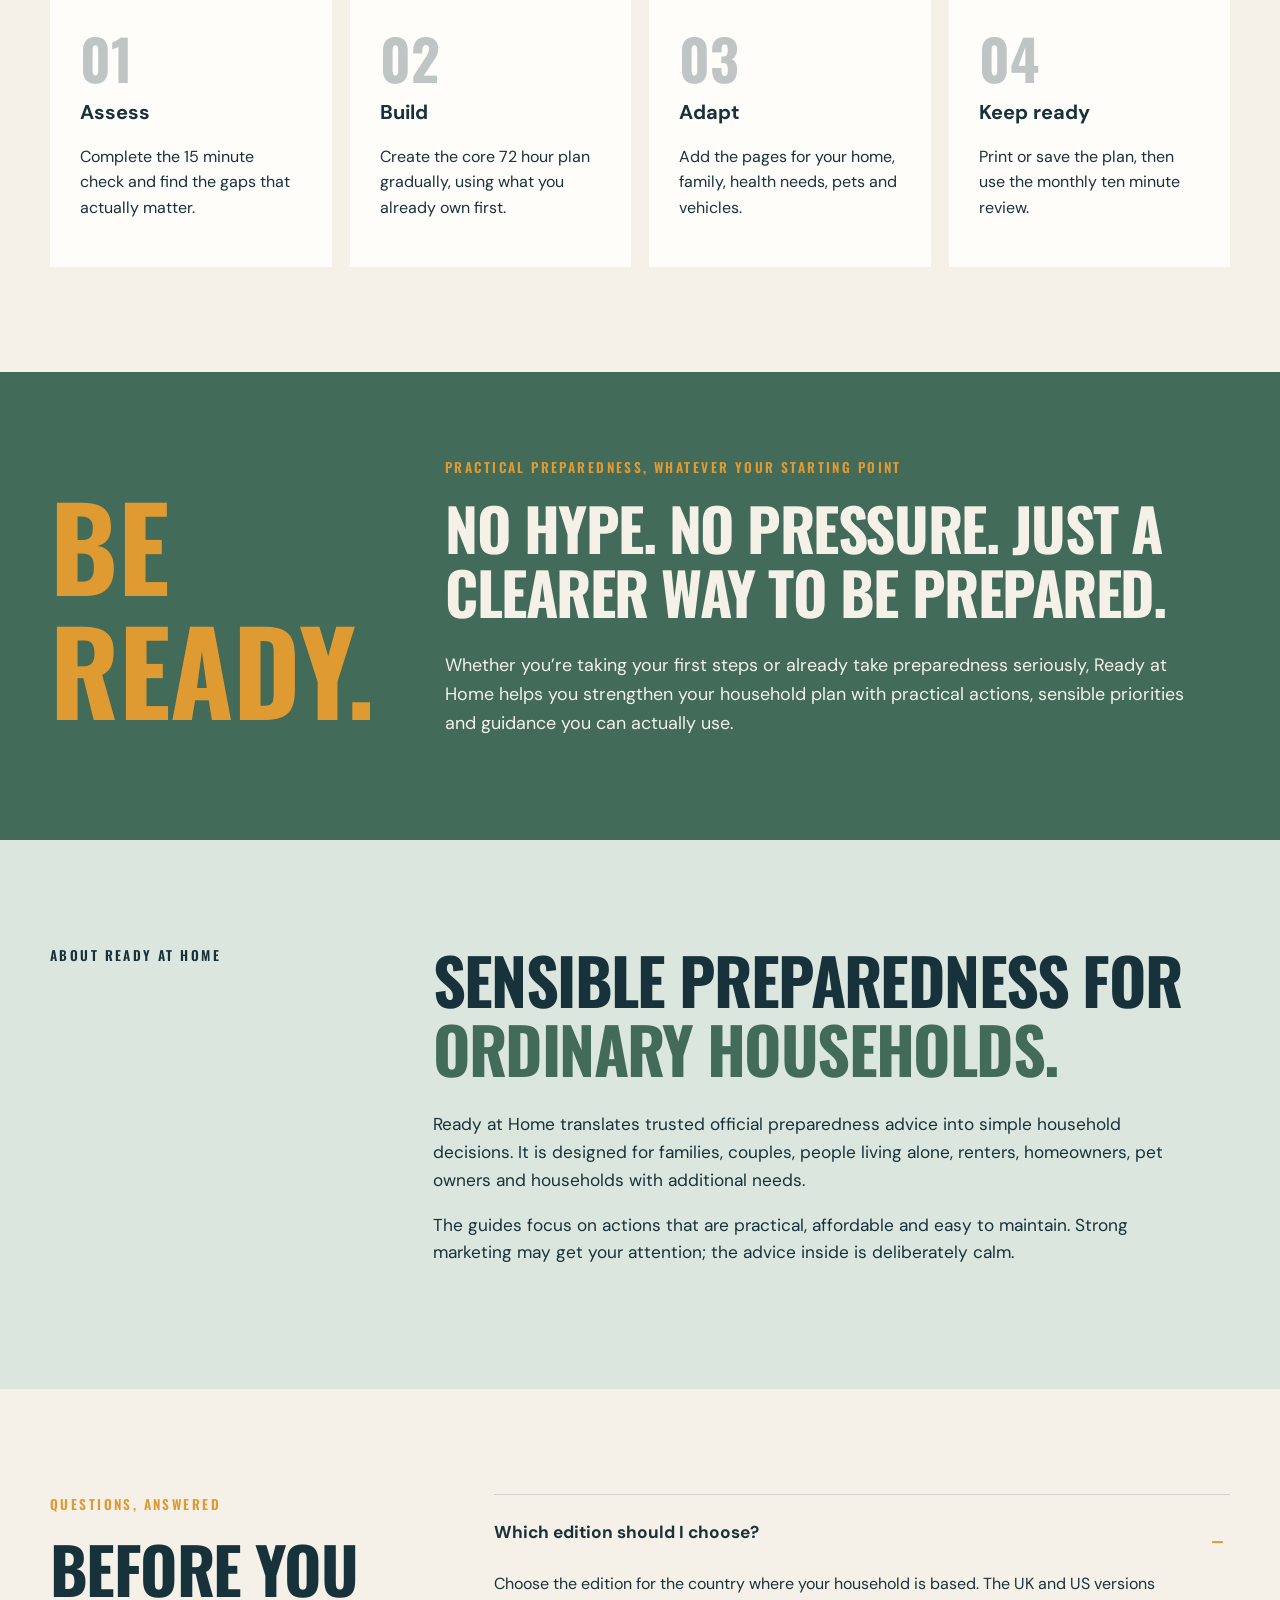
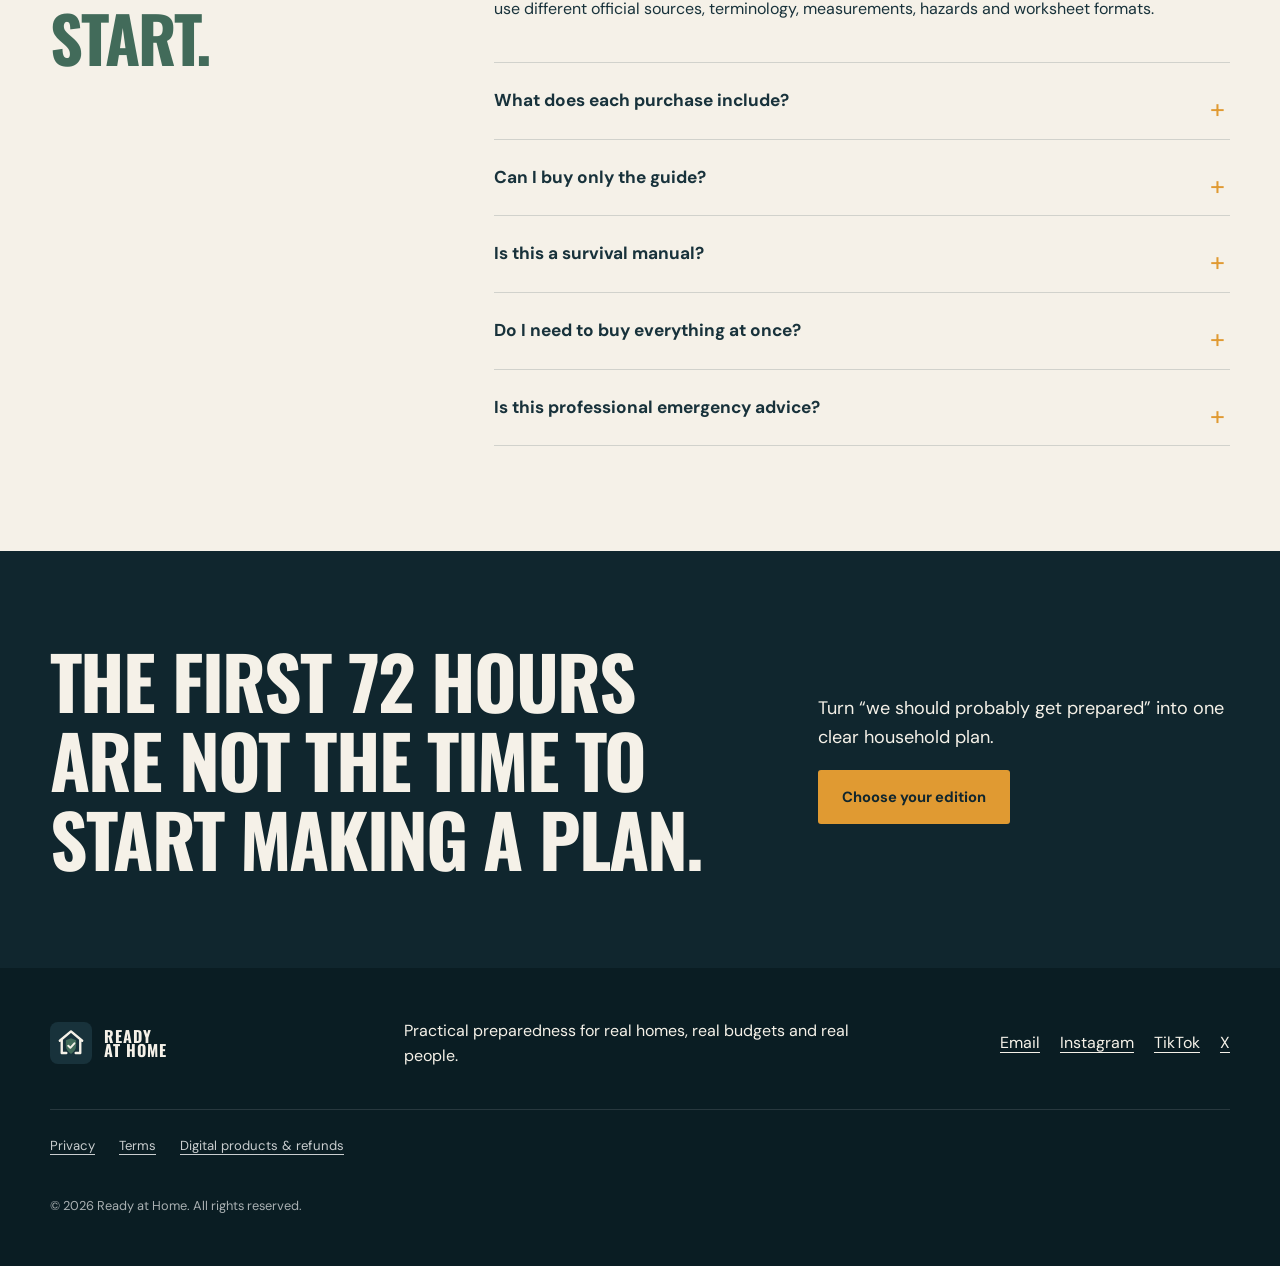
==== commit 5636b454: "Separate legal links into footer row" ====
--- a/index.html
+++ b/index.html
@@ -143,7 +143,7 @@
     <section class="final-cta"><div class="shell final-grid"><h2>The first 72 hours are not the time to start making a plan.</h2><div><p>Turn “we should probably get prepared” into one clear household plan.</p><a class="button" href="#editions">Choose your edition</a></div></div></section>
   </main>
 
-  <footer><div class="shell footer-grid"><div class="brand footer-brand"><img src="assets/logo.svg" alt="" width="42" height="42"><span>READY<br>AT HOME</span></div><p>Practical preparedness for real homes, real budgets and real people.</p><div class="social-links"><a href="privacy.html">Privacy</a><a href="terms.html">Terms</a><a href="refunds.html">Digital products &amp; refunds</a><a href="mailto:hello@getreadyathome.com">Email</a><a href="https://www.instagram.com/readyathomeprep/">Instagram</a><a href="https://www.tiktok.com/@readyathomeprep">TikTok</a><a href="https://x.com/readyathomeprep">X</a></div><p class="copyright">© <span id="year"></span> Ready at Home. All rights reserved.</p></div></footer>
+  <footer><div class="shell footer-grid"><div class="brand footer-brand"><img src="assets/logo.svg" alt="" width="42" height="42"><span>READY<br>AT HOME</span></div><p>Practical preparedness for real homes, real budgets and real people.</p><div class="social-links"><a href="mailto:hello@getreadyathome.com">Email</a><a href="https://www.instagram.com/readyathomeprep/">Instagram</a><a href="https://www.tiktok.com/@readyathomeprep">TikTok</a><a href="https://x.com/readyathomeprep">X</a></div><div class="footer-legal"><a href="privacy.html">Privacy</a><a href="terms.html">Terms</a><a href="refunds.html">Digital products &amp; refunds</a></div><p class="copyright">© <span id="year"></span> Ready at Home. All rights reserved.</p></div></footer>
   <script src="script.js?v=20260916-2"></script>
 </body>
 </html>
--- a/styles.css
+++ b/styles.css
@@ -199,9 +199,11 @@
 footer { padding: 50px 0; color: var(--cream); background: #0a1d23; }
 .footer-grid { display: grid; grid-template-columns: 1fr 1.5fr 1fr; gap: 40px; align-items: center; }
 .footer-grid p { margin: 0; }
-.social-links { display: flex; gap: 20px; justify-content: flex-end; }
-.social-links a { text-underline-offset: 4px; }
-.copyright { grid-column: 1 / -1; padding-top: 25px; border-top: 1px solid rgba(255,255,255,.12); color: rgba(255,255,255,.65); font-size: .8rem; }
+.social-links { display: flex; flex-wrap: wrap; gap: 12px 20px; justify-content: flex-end; }
+.social-links a { text-underline-offset: 4px; white-space: nowrap; }
+.footer-legal { grid-column: 1 / -1; display: flex; flex-wrap: wrap; gap: 10px 24px; padding-top: 25px; border-top: 1px solid rgba(255,255,255,.12); }
+.footer-legal a { color: rgba(255,255,255,.78); font-size: .82rem; text-underline-offset: 4px; white-space: nowrap; }
+.copyright { grid-column: 1 / -1; color: rgba(255,255,255,.65); font-size: .8rem; }
 
 @media (max-width: 920px) {
   nav { display: none; }
@@ -216,6 +218,7 @@
   .lead-preview { margin: 0 auto; }
   .footer-grid { grid-template-columns: 1fr 1fr; }
   .social-links { justify-content: flex-start; }
+  .footer-legal { gap: 10px 18px; }
 }
 
 @media (max-width: 620px) {
@@ -247,6 +250,7 @@
   .free-badge { right: -5px; }
   .final-grid .text-link { display: block; margin: 20px 0 0; }
   .footer-grid { grid-template-columns: 1fr; }
+  .footer-legal { gap: 12px 20px; }
 }
 
 .editions-heading { margin-bottom: 50px; }
